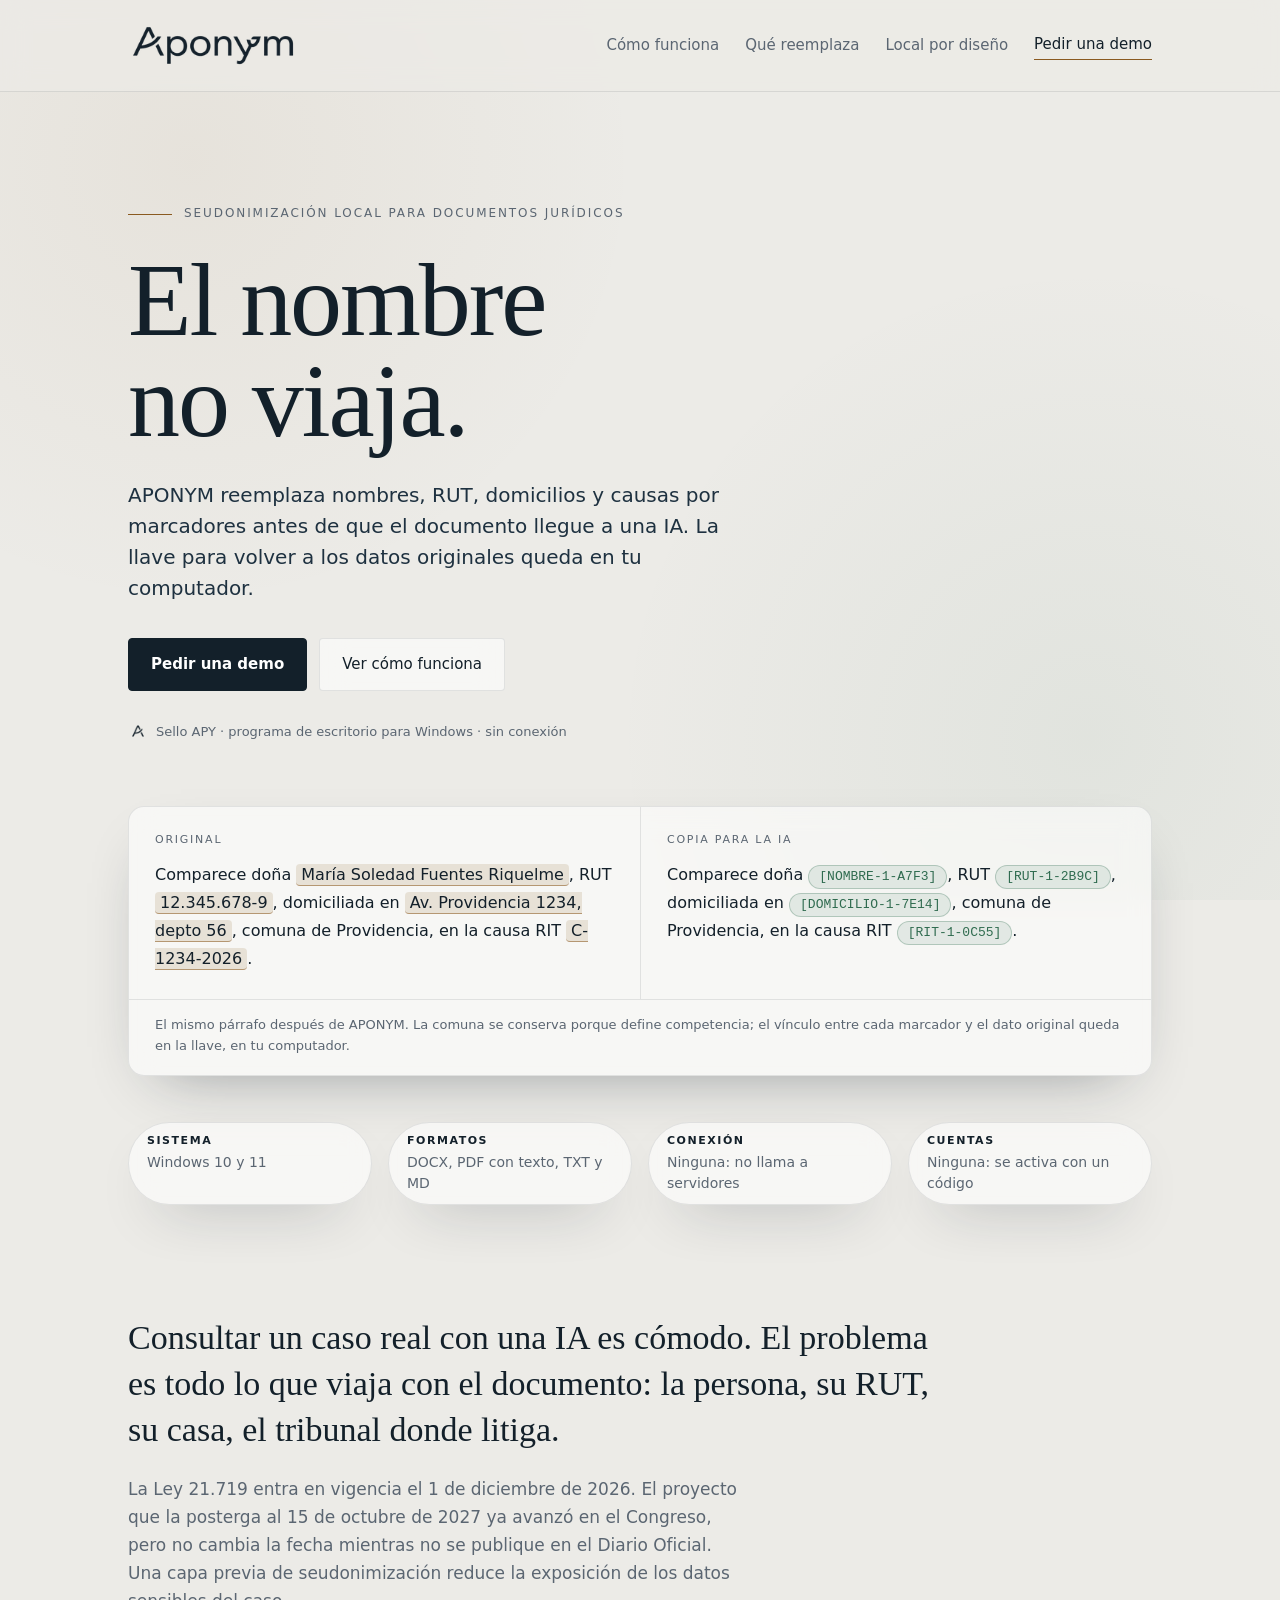
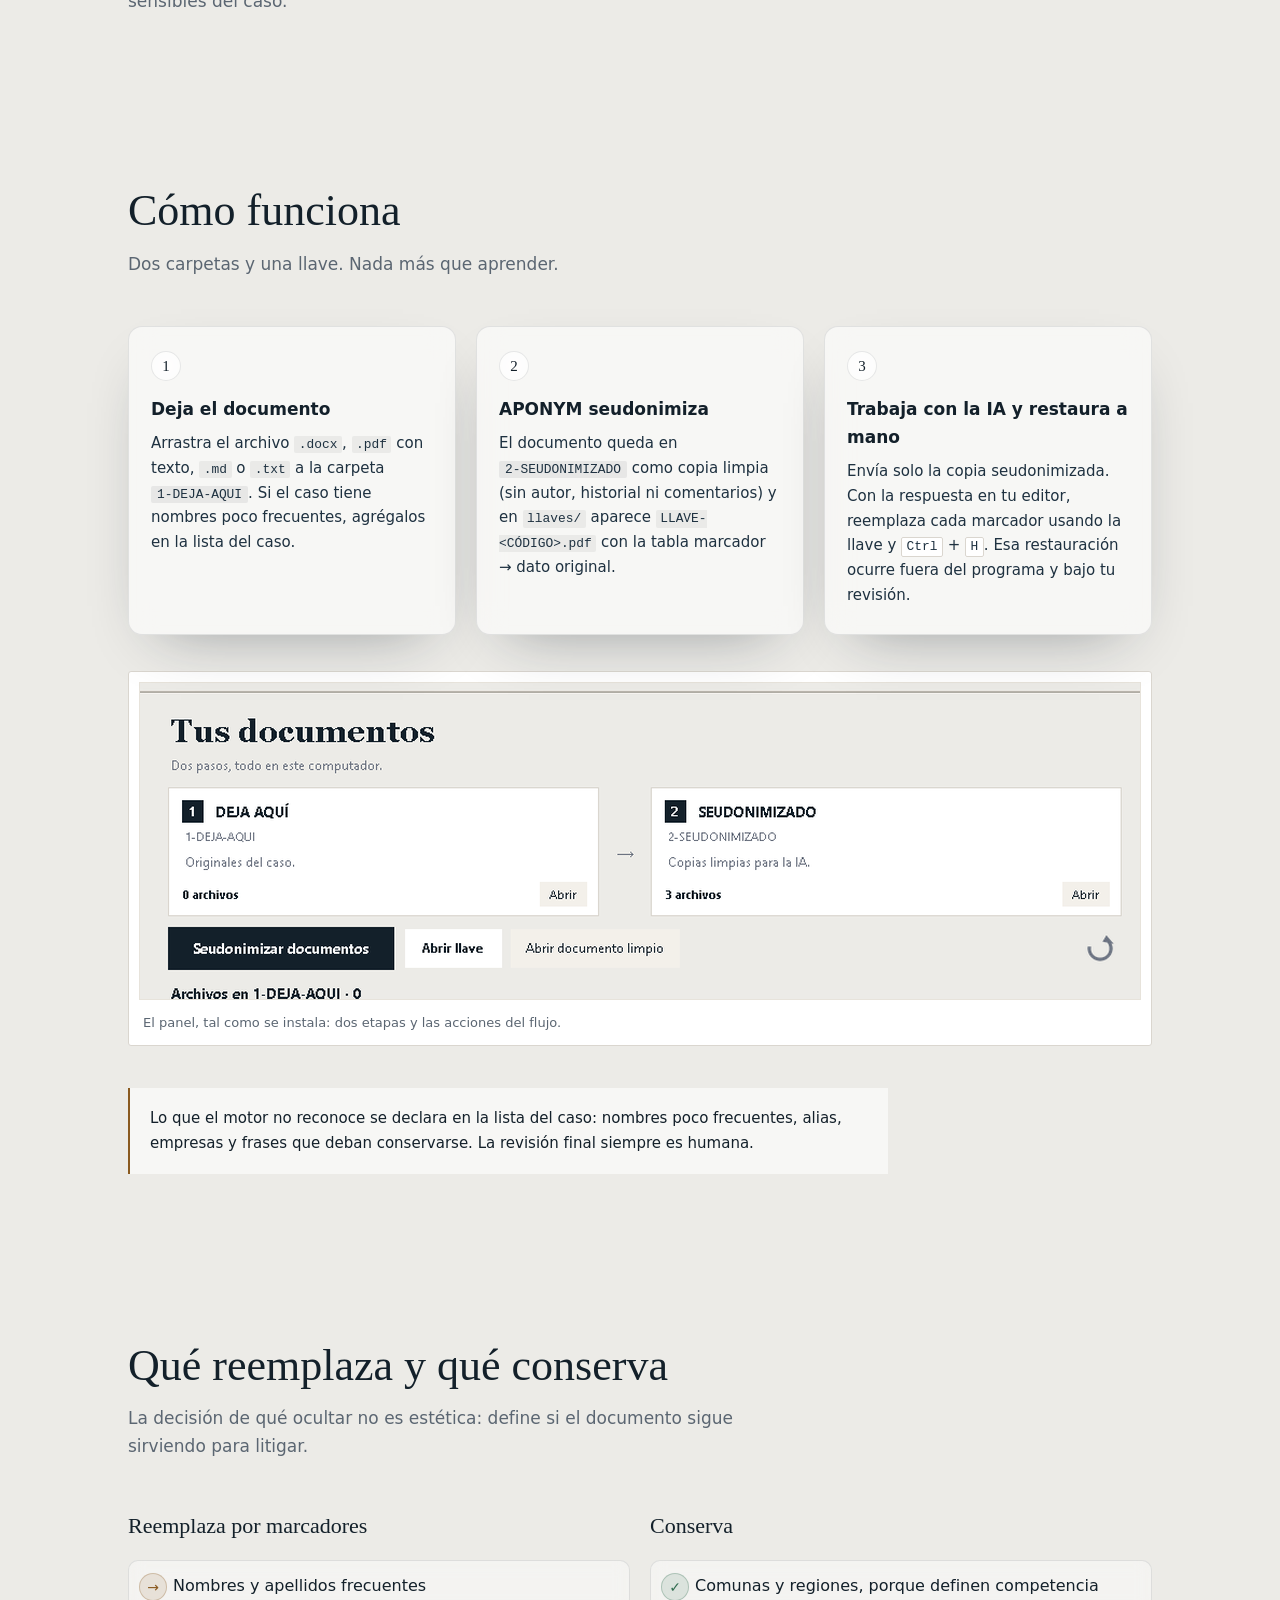
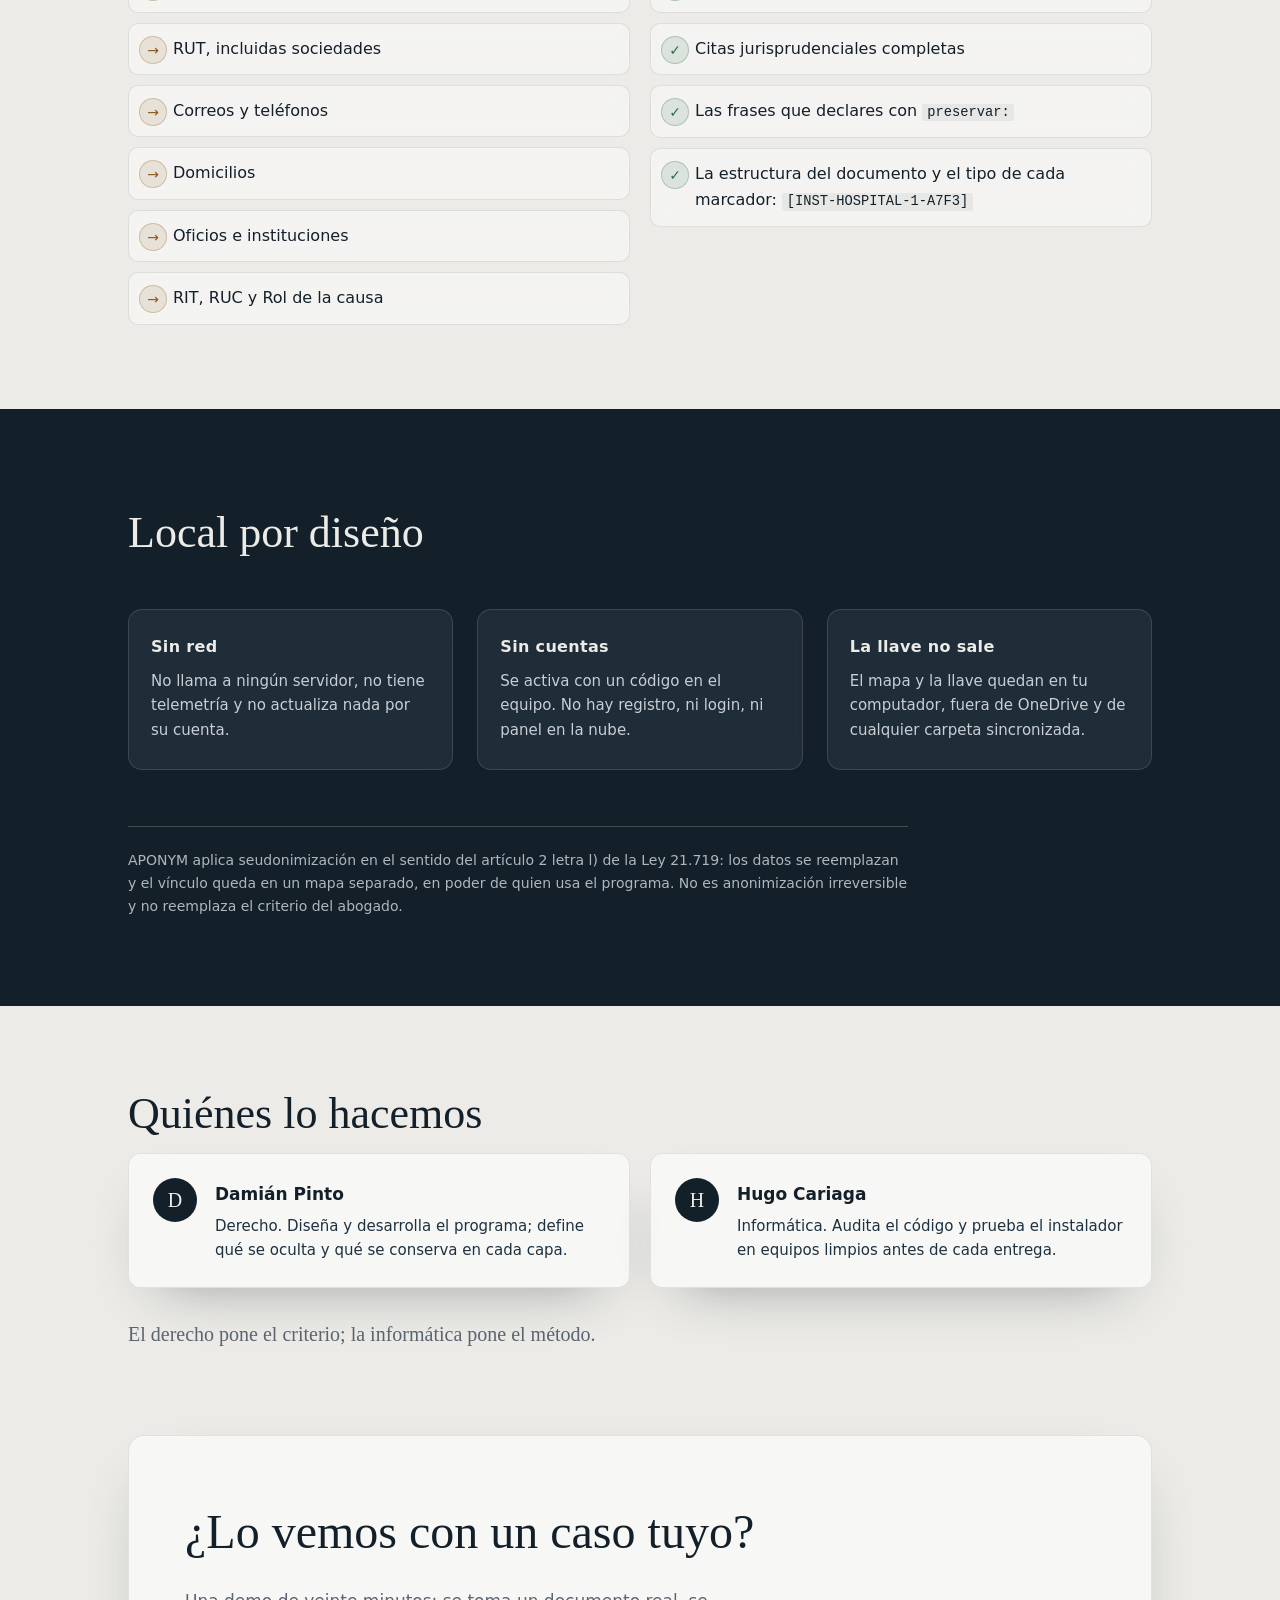
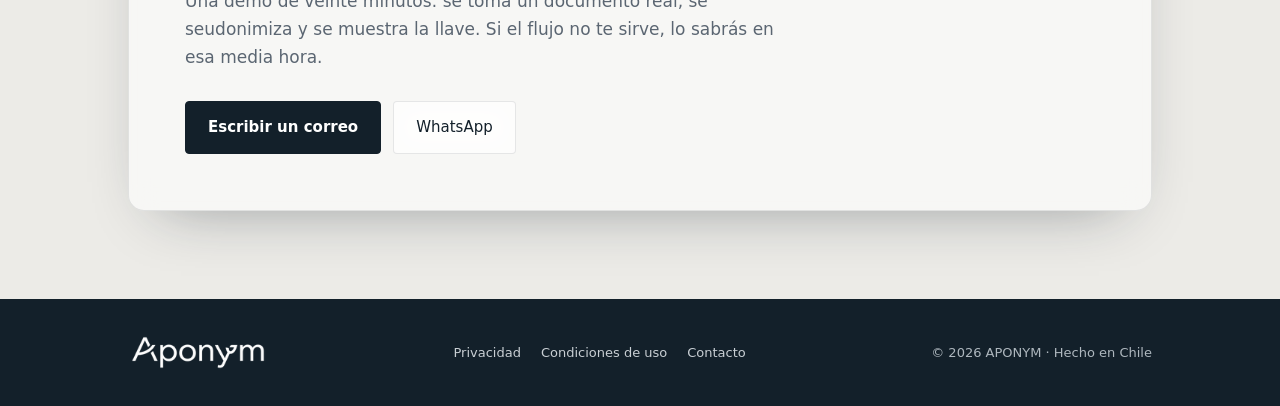
==== index.html @ 13c109f6 "Diseno: sistema de papel de vidrio en componentes y tarjetas" ====
<!DOCTYPE html>
<html lang="es-CL">
<head>
  <meta charset="utf-8">
  <meta name="viewport" content="width=device-width, initial-scale=1">
  <meta name="robots" content="noindex, nofollow">
  <title>APONYM — el nombre no viaja</title>
  <meta name="description" content="APONYM seudonimiza documentos jurídicos antes de pasarlos por una IA. Reemplaza nombres, RUT, domicilios y causas por marcadores y deja la llave en tu computador.">
  <meta property="og:type" content="website">
  <meta property="og:site_name" content="APONYM">
  <meta property="og:locale" content="es_CL">
  <meta property="og:title" content="APONYM — el nombre no viaja">
  <meta property="og:description" content="Seudonimización local para documentos jurídicos. La llave para volver a los datos originales queda en tu computador.">
  <meta property="og:url" content="https://aponymseudo.github.io/APONYM-web/">
  <meta property="og:image" content="https://aponymseudo.github.io/APONYM-web/assets/og.png">
  <meta property="og:image:width" content="1200">
  <meta property="og:image:height" content="630">
  <meta property="og:image:alt" content="APONYM: el nombre no viaja">
  <meta name="twitter:card" content="summary_large_image">
  <meta name="twitter:title" content="APONYM — el nombre no viaja">
  <meta name="twitter:description" content="Seudonimización local para documentos jurídicos. La llave queda en tu computador.">
  <meta name="twitter:image" content="https://aponymseudo.github.io/APONYM-web/assets/og.png">
  <link rel="icon" href="assets/icono.png" sizes="256x256">
  <link rel="stylesheet" href="estilos.css">
</head>
<body>

  <header class="cabecera">
    <div class="contenedor cabecera__fila">
      <a class="marca" href="#inicio" aria-label="APONYM, ir al inicio">
        <img src="assets/logo-header.png" alt="APONYM" width="170" height="47">
      </a>
      <nav class="nav" aria-label="Secciones">
        <a href="#como-funciona">Cómo funciona</a>
        <a href="#reemplaza">Qué reemplaza</a>
        <a href="#local">Local por diseño</a>
        <a class="nav__cta" href="#contacto">Pedir una demo</a>
      </nav>
    </div>
  </header>

  <main id="inicio">

    <!-- 1. Hero -->
    <section class="hero contenedor">
      <p class="eyebrow"><span class="eyebrow__linea" aria-hidden="true"></span> Seudonimización local para documentos jurídicos</p>
      <h1 class="hero__titulo">El nombre<br>no viaja.</h1>
      <p class="hero__bajada">
        APONYM reemplaza nombres, RUT, domicilios y causas por marcadores antes de que
        el documento llegue a una IA. La llave para volver a los datos originales
        queda en tu computador.
      </p>
      <div class="hero__acciones">
        <a class="boton" href="#contacto">Pedir una demo</a>
        <a class="boton boton--fantasma vidrio" href="#como-funciona">Ver cómo funciona</a>
      </div>
      <p class="hero__sello">
        <img src="assets/isotipo.png" alt="" width="20" height="20" aria-hidden="true">
        <span>Sello APY · programa de escritorio para Windows · sin conexión</span>
      </p>
    </section>

    <!-- Prueba visual: antes / después -->
    <section class="comparativa contenedor" aria-labelledby="comparativa-titulo">
      <h2 id="comparativa-titulo" class="visualmente-oculto">El mismo documento antes y después de APONYM</h2>
      <figure class="comparativa__marco vidrio">
        <div class="comparativa__grid">
          <div class="comparativa__lado">
            <span class="comparativa__etiqueta">Original</span>
            <p class="comparativa__texto">
              Comparece doña <mark class="dato">María Soledad Fuentes Riquelme</mark>,
              RUT <mark class="dato">12.345.678-9</mark>, domiciliada en
              <mark class="dato">Av. Providencia 1234, depto 56</mark>, comuna de
              Providencia, en la causa RIT <mark class="dato">C-1234-2026</mark>.
            </p>
          </div>
          <div class="comparativa__lado">
            <span class="comparativa__etiqueta">Copia para la IA</span>
            <p class="comparativa__texto">
              Comparece doña <span class="marcador">[NOMBRE-1-A7F3]</span>,
              RUT <span class="marcador">[RUT-1-2B9C]</span>, domiciliada en
              <span class="marcador">[DOMICILIO-1-7E14]</span>, comuna de
              Providencia, en la causa RIT <span class="marcador">[RIT-1-0C55]</span>.
            </p>
          </div>
        </div>
        <figcaption class="comparativa__pie">
          El mismo párrafo después de APONYM. La comuna se conserva porque define
          competencia; el vínculo entre cada marcador y el dato original queda en la
          llave, en tu computador.
        </figcaption>
      </figure>
    </section>

    <!-- Ficha del producto -->
    <section class="ficha" aria-label="Requisitos y funcionamiento">
      <div class="contenedor ficha__grid">
        <div class="ficha__item vidrio">
          <b>Sistema</b>
          Windows 10 y 11
        </div>
        <div class="ficha__item vidrio">
          <b>Formatos</b>
          DOCX, PDF con texto, TXT y MD
        </div>
        <div class="ficha__item vidrio">
          <b>Conexión</b>
          Ninguna: no llama a servidores
        </div>
        <div class="ficha__item vidrio">
          <b>Cuentas</b>
          Ninguna: se activa con un código
        </div>
      </div>
    </section>

    <!-- 2. El problema -->
    <section class="problema contenedor">
      <p class="problema__texto">
        Consultar un caso real con una IA es cómodo. El problema es todo lo que viaja
        con el documento: la persona, su RUT, su casa, el tribunal donde litiga.
      </p>
      <p class="problema__nota">
        La Ley 21.719 entra en vigencia el 1 de diciembre de 2026. El proyecto que la posterga
        al 15 de octubre de 2027 ya avanzó en el Congreso, pero no cambia la fecha mientras no
        se publique en el Diario Oficial. Una capa previa de seudonimización reduce la
        exposición de los datos sensibles del caso.
      </p>
    </section>

    <!-- 3. Cómo funciona -->
    <section id="como-funciona" class="seccion contenedor">
      <h2 class="seccion__titulo">Cómo funciona</h2>
      <p class="seccion__bajada">Dos carpetas y una llave. Nada más que aprender.</p>

      <ol class="pasos">
        <li class="paso vidrio">
          <span class="paso__numero" aria-hidden="true">1</span>
          <h3 class="paso__titulo">Deja el documento</h3>
          <p>Arrastra el archivo <code>.docx</code>, <code>.pdf</code> con texto, <code>.md</code> o
          <code>.txt</code> a la carpeta <code class="chip">1-DEJA-AQUI</code>. Si el caso tiene
          nombres poco frecuentes, agrégalos en la lista del caso.</p>
        </li>
        <li class="paso vidrio">
          <span class="paso__numero" aria-hidden="true">2</span>
          <h3 class="paso__titulo">APONYM seudonimiza</h3>
          <p>El documento queda en <code class="chip">2-SEUDONIMIZADO</code> como copia limpia
          (sin autor, historial ni comentarios) y en <code>llaves/</code> aparece
          <code>LLAVE-&lt;CÓDIGO&gt;.pdf</code> con la tabla marcador → dato original.</p>
        </li>
        <li class="paso vidrio">
          <span class="paso__numero" aria-hidden="true">3</span>
          <h3 class="paso__titulo">Trabaja con la IA y restaura a mano</h3>
          <p>Envía solo la copia seudonimizada. Con la respuesta en tu editor, reemplaza cada
          marcador usando la llave y <kbd>Ctrl</kbd> + <kbd>H</kbd>. Esa restauración ocurre
          fuera del programa y bajo tu revisión.</p>
        </li>
      </ol>

      <div class="captura">
        <figure class="captura__marco">
          <img src="assets/panel.png" alt="Panel de APONYM en Windows con las dos etapas del flujo y la fila de acciones." width="1000" height="316" loading="lazy">
          <figcaption>El panel, tal como se instala: dos etapas y las acciones del flujo.</figcaption>
        </figure>
      </div>

      <p class="seccion__alerta">
        Lo que el motor no reconoce se declara en la lista del caso: nombres poco frecuentes,
        alias, empresas y frases que deban conservarse. La revisión final siempre es humana.
      </p>
    </section>

    <!-- 4. Qué reemplaza / qué conserva -->
    <section id="reemplaza" class="seccion seccion--tarjetas contenedor">
      <h2 class="seccion__titulo">Qué reemplaza y qué conserva</h2>
      <p class="seccion__bajada">La decisión de qué ocultar no es estética: define si el documento sigue
        sirviendo para litigar.</p>

      <div class="dos-columnas">
        <div class="columna">
          <h3 class="columna__titulo">Reemplaza por marcadores</h3>
          <ul class="lista lista--tacha">
            <li>Nombres y apellidos frecuentes</li>
            <li>RUT, incluidas sociedades</li>
            <li>Correos y teléfonos</li>
            <li>Domicilios</li>
            <li>Oficios e instituciones</li>
            <li>RIT, RUC y Rol de la causa</li>
          </ul>
        </div>
        <div class="columna">
          <h3 class="columna__titulo">Conserva</h3>
          <ul class="lista lista--check">
            <li>Comunas y regiones, porque definen competencia</li>
            <li>Citas jurisprudenciales completas</li>
            <li>Las frases que declares con <code>preservar:</code></li>
            <li>La estructura del documento y el tipo de cada marcador: <code>[INST-HOSPITAL-1-A7F3]</code></li>
          </ul>
        </div>
      </div>
    </section>

    <!-- 5. Local por diseño -->
    <section id="local" class="banda">
      <div class="contenedor">
        <h2 class="banda__titulo">Local por diseño</h2>
        <div class="banda__grid">
          <div class="vidrio--oscuro">
            <h3>Sin red</h3>
            <p>No llama a ningún servidor, no tiene telemetría y no actualiza nada por su cuenta.</p>
          </div>
          <div class="vidrio--oscuro">
            <h3>Sin cuentas</h3>
            <p>Se activa con un código en el equipo. No hay registro, ni login, ni panel en la nube.</p>
          </div>
          <div class="vidrio--oscuro">
            <h3>La llave no sale</h3>
            <p>El mapa y la llave quedan en tu computador, fuera de OneDrive y de cualquier carpeta
              sincronizada.</p>
          </div>
        </div>
        <p class="banda__nota">
          APONYM aplica seudonimización en el sentido del artículo 2 letra l) de la Ley 21.719:
          los datos se reemplazan y el vínculo queda en un mapa separado, en poder de quien usa el
          programa. No es anonimización irreversible y no reemplaza el criterio del abogado.
        </p>
      </div>
    </section>

    <!-- 6. Equipo -->
    <section class="seccion contenedor">
      <h2 class="seccion__titulo">Quiénes lo hacemos</h2>
      <div class="equipo">
        <div class="persona vidrio">
          <span class="persona__inicial" aria-hidden="true">D</span>
          <div>
            <h3>Damián Pinto</h3>
            <p>Derecho. Diseña y desarrolla el programa; define qué se oculta y qué se conserva
              en cada capa.</p>
          </div>
        </div>
        <div class="persona vidrio">
          <span class="persona__inicial" aria-hidden="true">H</span>
          <div>
            <h3>Hugo Cariaga</h3>
            <p>Informática. Audita el código y prueba el instalador en equipos limpios antes de
              cada entrega.</p>
          </div>
        </div>
      </div>
      <p class="equipo__frase">El derecho pone el criterio; la informática pone el método.</p>
    </section>

    <!-- 7. Contacto -->
    <section id="contacto" class="contacto contenedor vidrio">
      <h2 class="contacto__titulo">¿Lo vemos con un caso tuyo?</h2>
      <p class="contacto__texto">
        Una demo de veinte minutos: se toma un documento real, se seudonimiza y se muestra la
        llave. Si el flujo no te sirve, lo sabrás en esa media hora.
      </p>
      <div class="contacto__acciones">
        <a class="boton" href="mailto:dpintovillaseca@gmail.com?subject=Demo%20APONYM">Escribir un correo</a>
        <a class="boton boton--fantasma vidrio" href="https://wa.me/56950669232">WhatsApp</a>
      </div>
    </section>

  </main>

  <footer class="pie">
    <div class="contenedor pie__fila">
      <img src="assets/logo-claro.png" alt="APONYM" width="140" height="39">
      <nav class="pie__nav" aria-label="Legal">
        <a href="privacidad.html">Privacidad</a>
        <a href="eula.html">Condiciones de uso</a>
        <a href="mailto:dpintovillaseca@gmail.com">Contacto</a>
      </nav>
      <p class="pie__legal">© 2026 APONYM · Hecho en Chile</p>
    </div>
  </footer>

</body>
</html>
---- estilos.css ----
/* APONYM — hoja de estilos del sitio
   Paleta y tipografías tomadas del panel del programa.
   Sin fuentes externas, sin frameworks, sin JavaScript. */

:root {
  --tinta: #13202A;
  --tinta-suave: #1E3140;
  --fondo: #ECEBE7;
  --papel: #FFFFFF;
  --borde: #DAD6CF;
  --borde-suave: #E7E3DB;
  --muted: #5B6672;
  --ambar: #8A5A20;
  --verde: #2F6B4F;

  --vidrio: rgba(255, 255, 255, .58);
  --vidrio-oscuro: rgba(255, 255, 255, .06);
  --vidrio-borde: rgba(19, 32, 42, .10);
  --sombra: 0 24px 60px -32px rgba(19, 32, 42, .45);
  --blur: 14px;
  --radio: 12px;

  --serif: Georgia, "Times New Roman", serif;
  --sans: "Segoe UI", system-ui, -apple-system, "Helvetica Neue", Arial, sans-serif;
  --mono: "Cascadia Mono", Consolas, "Courier New", monospace;

  --ancho: 1080px;
}

* { box-sizing: border-box; }

html { scroll-behavior: smooth; }

body {
  margin: 0;
  background-color: var(--fondo);
  background-image:
    radial-gradient(640px circle at 15% 18%, rgba(138, 90, 32, .06), transparent 70%),
    radial-gradient(680px circle at 85% 82%, rgba(47, 107, 79, .06), transparent 70%);
  background-attachment: fixed;
  color: var(--tinta);
  font-family: var(--sans);
  font-size: 17px;
  line-height: 1.65;
  -webkit-font-smoothing: antialiased;
}

.vidrio {
  background: var(--vidrio);
  border: 1px solid var(--vidrio-borde);
  border-radius: var(--radio);
  box-shadow: var(--sombra);
  -webkit-backdrop-filter: blur(var(--blur)) saturate(120%);
  backdrop-filter: blur(var(--blur)) saturate(120%);
}

@supports not ((backdrop-filter: blur(1px)) or (-webkit-backdrop-filter: blur(1px))) {
  .vidrio {
    background: rgba(255, 255, 255, .92);
  }
}

img { max-width: 100%; height: auto; display: block; }

a { color: inherit; }

.visualmente-oculto {
  position: absolute;
  width: 1px;
  height: 1px;
  padding: 0;
  margin: -1px;
  overflow: hidden;
  clip: rect(0 0 0 0);
  white-space: nowrap;
  border: 0;
}

:focus-visible {
  outline: 2px solid var(--ambar);
  outline-offset: 3px;
}

code, kbd {
  font-family: var(--mono);
  font-size: 0.86em;
  overflow-wrap: anywhere;
  background: rgba(19, 32, 42, 0.06);
  padding: 0.1em 0.35em;
  border-radius: 2px;
}

kbd { border: 1px solid var(--borde); background: var(--papel); }

.contenedor {
  width: 100%;
  max-width: var(--ancho);
  margin: 0 auto;
  padding: 0 28px;
}

/* ---------- cabecera ---------- */

.cabecera {
  position: sticky;
  top: 0;
  z-index: 50;
  background: rgba(236, 235, 231, .72);
  border-bottom: 1px solid var(--vidrio-borde);
  -webkit-backdrop-filter: blur(var(--blur)) saturate(120%);
  backdrop-filter: blur(var(--blur)) saturate(120%);
}

.cabecera__fila {
  display: flex;
  align-items: center;
  justify-content: space-between;
  gap: 24px;
  padding-top: 22px;
  padding-bottom: 22px;
}

.marca img { width: 170px; }

.nav {
  display: flex;
  align-items: center;
  gap: 26px;
  font-size: 15px;
}

.nav a {
  text-decoration: none;
  color: var(--muted);
}

.nav a:hover { color: var(--tinta); }

.nav__cta {
  color: var(--tinta) !important;
  border-bottom: 1px solid var(--ambar);
  padding-bottom: 2px;
}

/* ---------- hero ---------- */

.hero {
  padding-top: 112px;
  padding-bottom: 56px;
}

.eyebrow {
  display: flex;
  align-items: center;
  gap: 12px;
  margin: 0 0 26px;
  font-size: 12px;
  letter-spacing: 0.16em;
  text-transform: uppercase;
  color: var(--muted);
}

.eyebrow__linea {
  width: 44px;
  height: 1px;
  background: var(--ambar);
}

.hero__titulo {
  font-family: var(--serif);
  font-weight: 400;
  font-size: clamp(52px, 8.6vw, 104px);
  line-height: 0.97;
  letter-spacing: -0.02em;
  margin: 0 0 28px;
}

.hero__bajada {
  max-width: 620px;
  font-size: 20px;
  line-height: 1.55;
  color: var(--tinta-suave);
  margin: 0 0 34px;
}

.hero__acciones {
  display: flex;
  flex-wrap: wrap;
  gap: 12px;
}

.boton {
  display: inline-block;
  padding: 13px 22px;
  background: var(--tinta);
  color: #fff;
  text-decoration: none;
  font-size: 15px;
  font-weight: 600;
  border: 1px solid var(--tinta);
  border-radius: 4px;
  transition: background 0.15s ease, color 0.15s ease;
}

.boton:hover { background: var(--tinta-suave); }

.boton--fantasma {
  background: var(--vidrio);
  color: var(--tinta);
  border-color: var(--vidrio-borde);
  border-radius: 4px;
  box-shadow: var(--sombra);
  -webkit-backdrop-filter: blur(var(--blur)) saturate(120%);
  backdrop-filter: blur(var(--blur)) saturate(120%);
  font-weight: 500;
}

.boton--fantasma:hover { background: rgba(255, 255, 255, .82); }

.hero__sello {
  display: flex;
  align-items: center;
  gap: 8px;
  margin: 30px 0 0;
  font-size: 13px;
  color: var(--muted);
}

/* ---------- captura ---------- */

.captura { padding: 36px 0 0; }

.captura__marco {
  margin: 0;
  border: 1px solid var(--borde);
  background: var(--papel);
  padding: 10px;
  border-radius: 3px;
}

.captura__marco img {
  border: 1px solid var(--borde-suave);
  width: 100%;
}

.captura__marco figcaption {
  padding: 12px 4px 2px;
  font-size: 13px;
  color: var(--muted);
}

/* ---------- antes / después ---------- */

.comparativa { padding-top: 8px; }

.comparativa__marco {
  margin: 0;
  border-radius: 16px;
  overflow: hidden;
}

.comparativa__grid {
  display: grid;
  grid-template-columns: 1fr 1fr;
}

.comparativa__lado { padding: 24px 26px 26px; }

.comparativa__lado + .comparativa__lado {
  border-left: 1px solid var(--vidrio-borde);
}

.comparativa__etiqueta {
  display: block;
  margin-bottom: 12px;
  font-size: 11px;
  letter-spacing: 0.16em;
  text-transform: uppercase;
  color: var(--muted);
}

.comparativa__texto {
  margin: 0;
  font-size: 16px;
  line-height: 1.75;
}

.dato {
  background: rgba(138, 90, 32, 0.14);
  border-bottom: 1px solid rgba(138, 90, 32, 0.55);
  border-radius: 4px;
  color: inherit;
  padding: 1px 5px;
}

.marcador {
  display: inline-block;
  font-family: var(--mono);
  font-size: 13px;
  line-height: 1.35;
  color: var(--verde);
  background: rgba(47, 107, 79, 0.10);
  border: 1px solid rgba(47, 107, 79, 0.28);
  border-radius: 999px;
  padding: 2px 10px;
  white-space: nowrap;
}

.comparativa__pie {
  padding: 15px 26px 18px;
  border-top: 1px solid var(--vidrio-borde);
  font-size: 13px;
  line-height: 1.6;
  color: var(--muted);
}

/* ---------- ficha ---------- */

.ficha {
  margin-top: 24px;
}

.ficha__grid {
  display: grid;
  grid-template-columns: repeat(4, 1fr);
  gap: 16px;
  padding-top: 22px;
  padding-bottom: 22px;
}

.ficha__item {
  border-radius: 999px;
  padding: 10px 18px;
  font-size: 14px;
  line-height: 1.5;
  color: var(--muted);
}

.ficha__item b {
  display: block;
  margin-bottom: 3px;
  font-size: 11px;
  font-weight: 600;
  letter-spacing: 0.14em;
  text-transform: uppercase;
  color: var(--tinta);
}

/* ---------- problema ---------- */

.problema {
  padding-top: 88px;
  padding-bottom: 88px;
}

.problema__texto {
  max-width: 820px;
  font-family: var(--serif);
  font-size: clamp(24px, 3vw, 34px);
  line-height: 1.35;
  margin: 0 0 22px;
}

.problema__nota {
  max-width: 620px;
  margin: 0;
  color: var(--muted);
}

/* ---------- secciones ---------- */

.seccion { padding-top: 84px; padding-bottom: 84px; }

.seccion__titulo {
  font-family: var(--serif);
  font-weight: 400;
  font-size: clamp(30px, 3.6vw, 44px);
  line-height: 1.1;
  margin: 0 0 14px;
}

.seccion__bajada {
  max-width: 620px;
  margin: 0 0 48px;
  color: var(--muted);
}

.seccion__alerta {
  margin: 42px 0 0;
  padding: 18px 20px;
  border-left: 2px solid var(--ambar);
  background: rgba(255, 255, 255, 0.6);
  font-size: 15px;
  max-width: 760px;
}

/* ---------- pasos ---------- */

.pasos {
  list-style: none;
  margin: 0;
  padding: 0;
  display: grid;
  grid-template-columns: repeat(3, 1fr);
  gap: 20px;
  counter-reset: paso;
}

.paso {
  padding: 24px 22px 26px;
  border-radius: 14px;
}

.paso__numero {
  display: inline-flex;
  align-items: center;
  justify-content: center;
  font-family: var(--serif);
  font-size: 15px;
  color: var(--tinta);
  background: var(--vidrio);
  border: 1px solid var(--vidrio-borde);
  border-radius: 50%;
  width: 30px;
  height: 30px;
  -webkit-backdrop-filter: blur(8px) saturate(120%);
  backdrop-filter: blur(8px) saturate(120%);
  text-align: center;
  margin-bottom: 14px;
}

.paso__titulo {
  font-size: 17px;
  margin: 0 0 8px;
}

.paso p { margin: 0; font-size: 15px; color: var(--tinta-suave); }

.chip {
  background: rgba(19, 32, 42, 0.07);
  padding: 1px 6px;
  white-space: nowrap;
}

/* ---------- dos columnas ---------- */

.dos-columnas {
  display: grid;
  grid-template-columns: 1fr 1fr;
  gap: 20px;
}

.columna {
  background: transparent;
  border: 0;
  padding: 0;
}

.columna__titulo {
  font-family: var(--serif);
  font-weight: 400;
  font-size: 22px;
  margin: 0 0 16px;
}

.lista {
  list-style: none;
  margin: 0;
  padding: 0;
  display: flex;
  flex-direction: column;
  gap: 10px;
}

.lista li {
  position: relative;
  padding: 12px 16px 12px 44px;
  background: rgba(255, 255, 255, .42);
  border: 1px solid var(--vidrio-borde);
  border-radius: 10px;
  -webkit-backdrop-filter: blur(8px);
  backdrop-filter: blur(8px);
  font-size: 16px;
}

.lista--tacha li::before,
.lista--check li::before {
  position: absolute;
  left: 10px;
  top: 12px;
  width: 26px;
  height: 26px;
  border-radius: 50%;
  display: flex;
  align-items: center;
  justify-content: center;
  font-size: 14px;
  line-height: 1;
}

.lista--tacha li::before {
  content: "→";
  color: var(--ambar);
  background: rgba(138, 90, 32, .12);
  border: 1px solid rgba(138, 90, 32, .28);
}

.lista--check li::before {
  content: "✓";
  color: var(--verde);
  background: rgba(47, 107, 79, .12);
  border: 1px solid rgba(47, 107, 79, .28);
}

/* ---------- banda oscura ---------- */

.banda {
  background: var(--tinta);
  color: #ECEBE7;
  padding: 88px 0;
}

.banda__titulo {
  font-family: var(--serif);
  font-weight: 400;
  font-size: clamp(30px, 3.6vw, 44px);
  margin: 0 0 40px;
}

.banda__grid {
  display: grid;
  grid-template-columns: repeat(3, 1fr);
  gap: 24px;
}

.vidrio--oscuro {
  background: var(--vidrio-oscuro);
  border: 1px solid rgba(236, 235, 231, .14);
  border-radius: 14px;
  padding: 24px 22px 26px;
  -webkit-backdrop-filter: blur(var(--blur)) saturate(120%);
  backdrop-filter: blur(var(--blur)) saturate(120%);
}

.banda__grid h3 {
  font-size: 16px;
  margin: 0 0 8px;
  letter-spacing: 0.02em;
}

.banda__grid p {
  margin: 0;
  color: #C9CFD4;
  font-size: 15px;
}

.banda__nota {
  margin: 56px 0 0;
  padding-top: 22px;
  border-top: 1px solid rgba(236, 235, 231, 0.22);
  color: #AEB7BE;
  font-size: 14px;
  max-width: 780px;
}

/* ---------- equipo ---------- */

.equipo {
  display: grid;
  grid-template-columns: 1fr 1fr;
  gap: 20px;
}

.persona {
  display: flex;
  gap: 18px;
  padding: 24px;
  border-radius: var(--radio);
}

.persona__inicial {
  flex: 0 0 auto;
  width: 44px;
  height: 44px;
  border-radius: 50%;
  background: var(--tinta);
  color: #ECEBE7;
  font-family: var(--serif);
  font-size: 20px;
  display: flex;
  align-items: center;
  justify-content: center;
}

.persona h3 { margin: 2px 0 6px; font-size: 17px; }
.persona p { margin: 0; font-size: 15px; color: var(--tinta-suave); }

.equipo__frase {
  margin: 30px 0 0;
  font-family: var(--serif);
  font-size: 20px;
  color: var(--muted);
}

/* ---------- contacto ---------- */

.contacto {
  width: calc(100% - 56px);
  max-width: calc(var(--ancho) - 56px);
  margin: 0 auto 88px;
  padding: 56px;
  border-radius: 16px;
}

.contacto__titulo {
  font-family: var(--serif);
  font-weight: 400;
  font-size: clamp(32px, 4vw, 48px);
  margin: 0 0 16px;
}

.contacto__texto {
  max-width: 600px;
  margin: 0 0 30px;
  color: var(--muted);
}

.contacto__acciones {
  display: flex;
  flex-wrap: wrap;
  gap: 12px;
}

/* ---------- pie ---------- */

.pie {
  background: var(--tinta);
  color: #AEB7BE;
  padding: 34px 0;
}

.pie__fila {
  display: flex;
  flex-wrap: wrap;
  align-items: center;
  gap: 18px;
  justify-content: space-between;
  font-size: 13px;
}

.pie__nav { display: flex; gap: 20px; }
.pie__nav a { color: #C9CFD4; text-decoration: none; }
.pie__nav a:hover { color: #fff; }

.pie__legal { margin: 0; }

/* ---------- responsive ---------- */

@media (max-width: 900px) {
  .pasos, .banda__grid, .dos-columnas, .equipo {
    grid-template-columns: 1fr;
  }

  .comparativa__grid { grid-template-columns: 1fr; }

  .comparativa__lado + .comparativa__lado {
    border-left: 0;
    border-top: 1px solid var(--vidrio-borde);
  }

  .ficha__grid {
    grid-template-columns: 1fr 1fr;
    gap: 16px;
  }

  .hero { padding-top: 64px; }

  .problema, .seccion, .banda {
    padding-top: 56px;
    padding-bottom: 56px;
  }
}

@media (max-width: 640px) {
  .nav a:not(.nav__cta) { display: none; }

  .cabecera__fila { gap: 12px; }
  .marca img { width: 132px; }

  body { font-size: 16px; }

  .hero__bajada { font-size: 18px; }

  .comparativa__lado { padding: 20px 20px 22px; }

  .comparativa__texto { font-size: 15px; }

  .comparativa__pie { padding: 14px 20px 16px; }

  .ficha__grid {
    grid-template-columns: 1fr;
    gap: 12px;
    padding-top: 20px;
    padding-bottom: 20px;
  }

  .contacto__acciones .boton,
  .hero__acciones .boton { width: 100%; text-align: center; }
}

@media (prefers-reduced-motion: reduce) {
  html {
    scroll-behavior: auto;
  }

  *, *::before, *::after {
    animation-duration: 0.01ms !important;
    animation-iteration-count: 1 !important;
    transition-duration: 0.01ms !important;
    scroll-behavior: auto !important;
  }
}
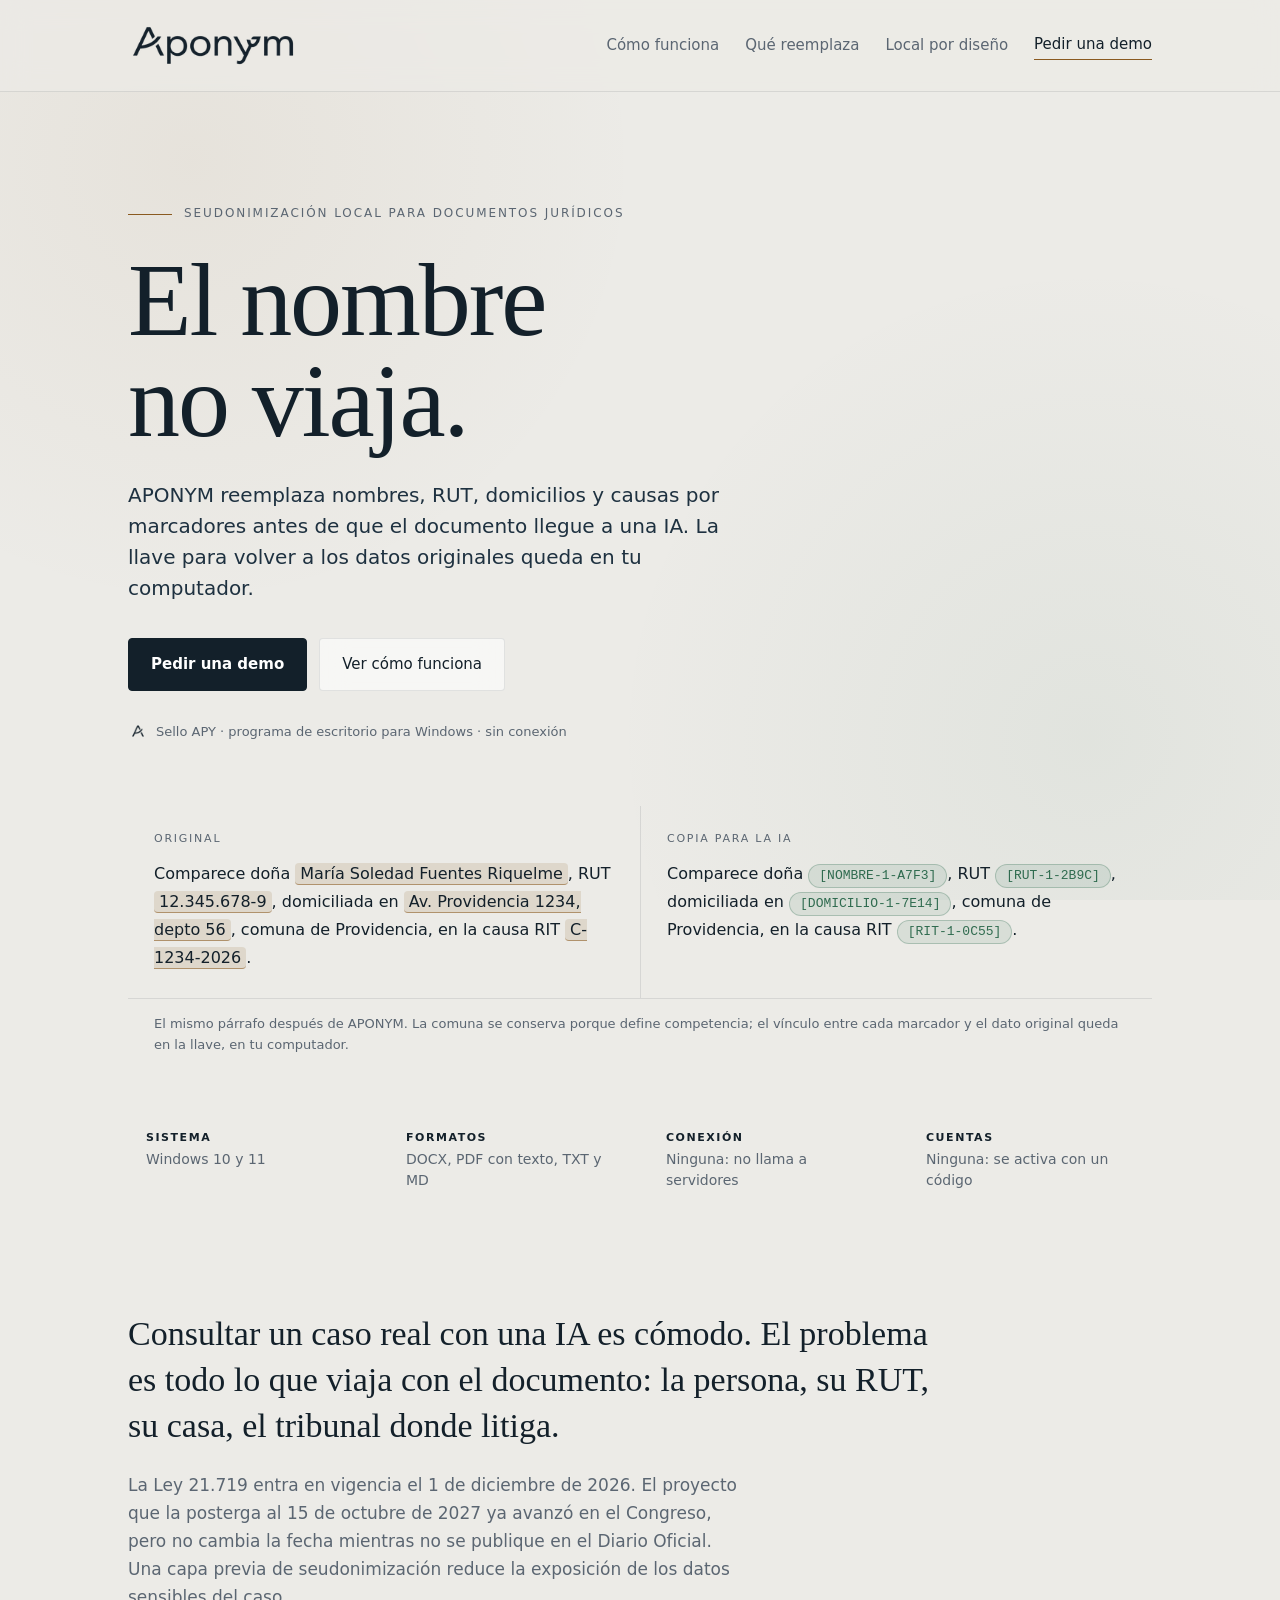
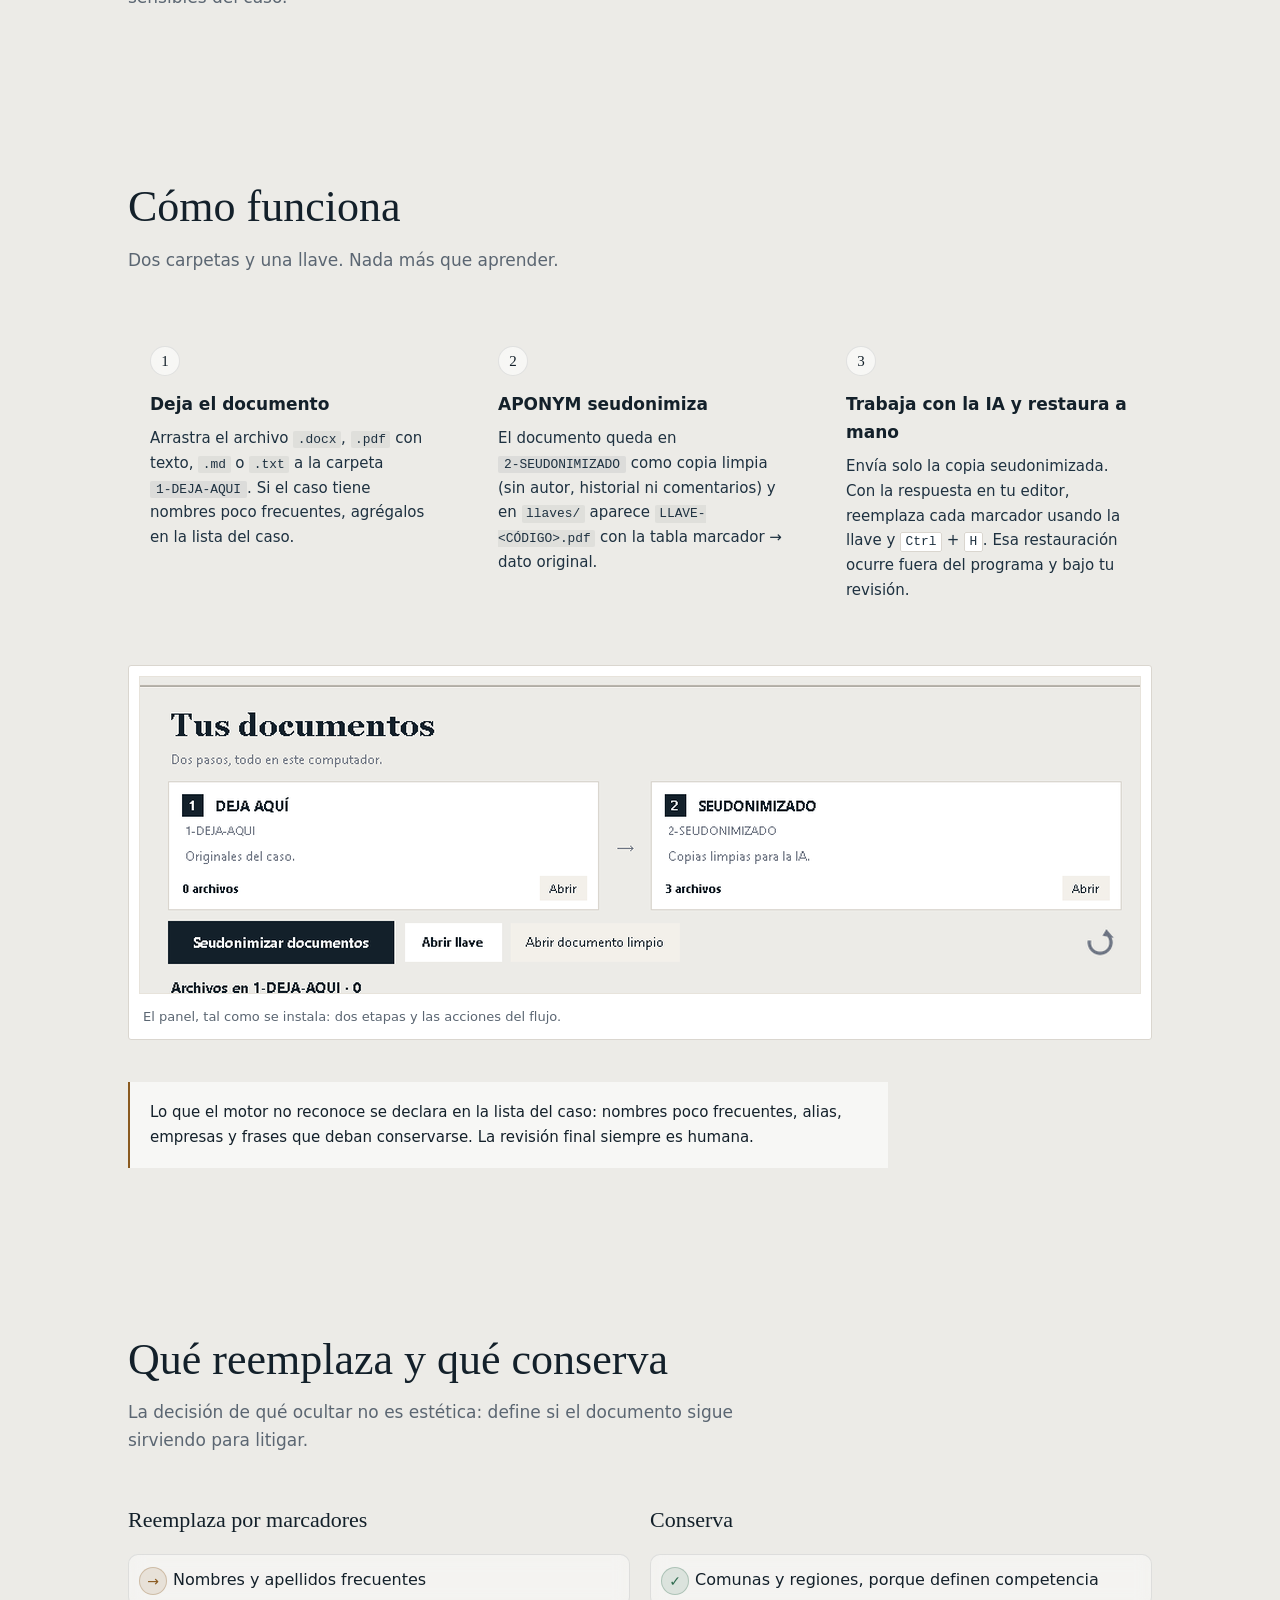
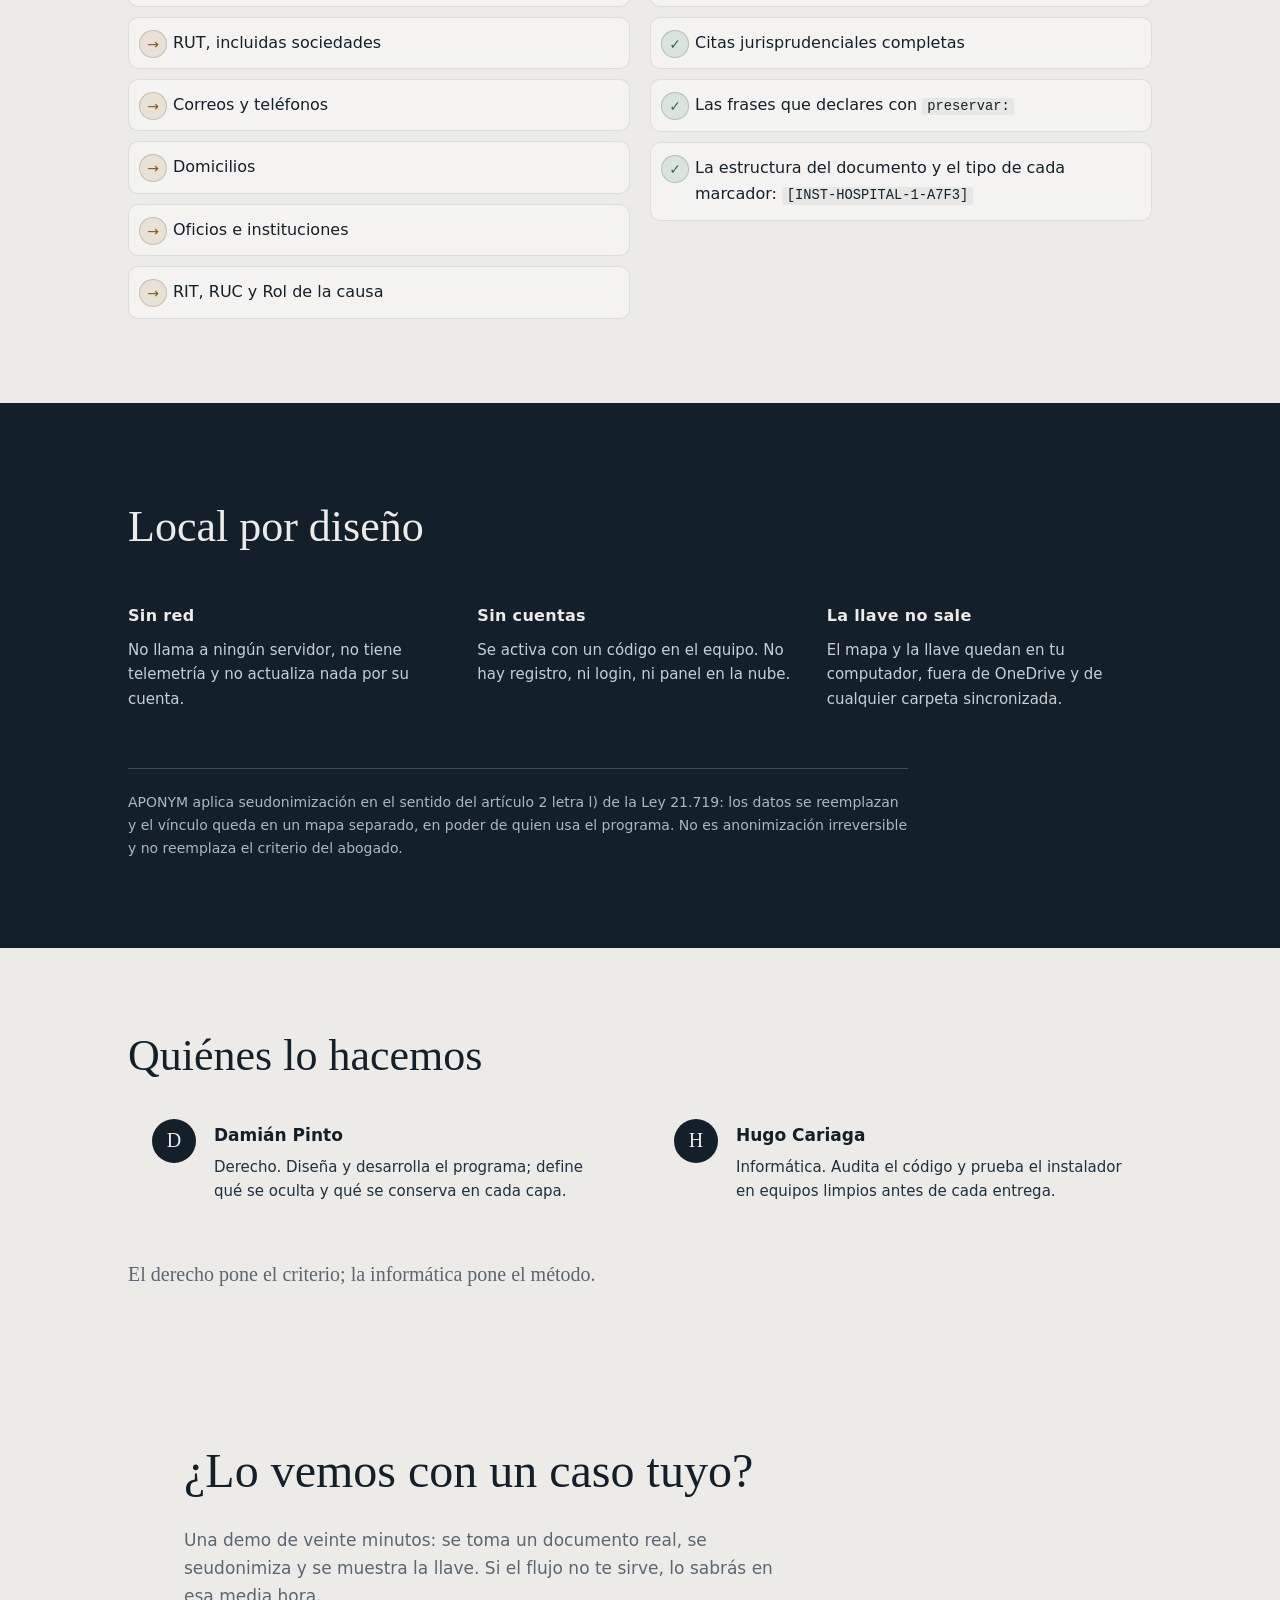
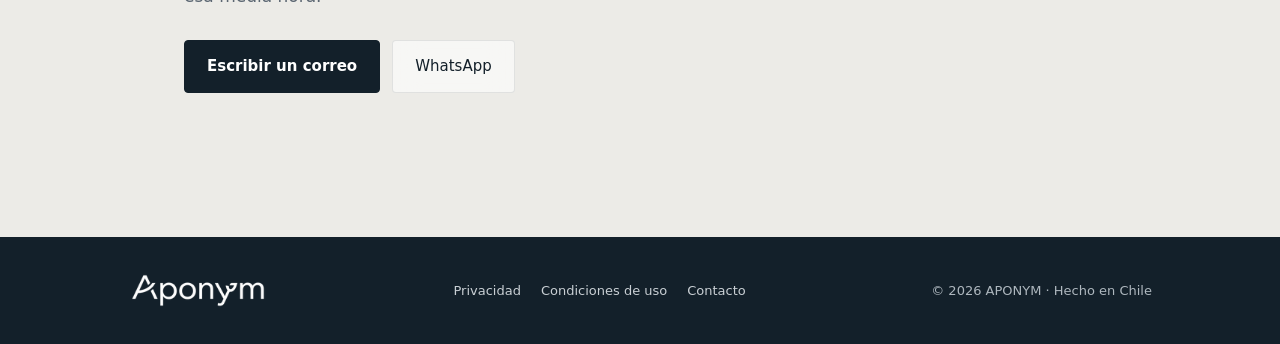
==== commit 4bc6107f: "Publicar en aponym.cl: sin noindex y OG absoluto" ====
--- a/index.html
+++ b/index.html
@@ -1,9 +1,8 @@
-<!DOCTYPE html>
+﻿<!DOCTYPE html>
 <html lang="es-CL">
 <head>
   <meta charset="utf-8">
   <meta name="viewport" content="width=device-width, initial-scale=1">
-  <meta name="robots" content="noindex, nofollow">
   <title>APONYM — el nombre no viaja</title>
   <meta name="description" content="APONYM seudonimiza documentos jurídicos antes de pasarlos por una IA. Reemplaza nombres, RUT, domicilios y causas por marcadores y deja la llave en tu computador.">
   <meta property="og:type" content="website">
@@ -11,15 +10,15 @@
   <meta property="og:locale" content="es_CL">
   <meta property="og:title" content="APONYM — el nombre no viaja">
   <meta property="og:description" content="Seudonimización local para documentos jurídicos. La llave para volver a los datos originales queda en tu computador.">
-  <meta property="og:url" content="https://aponymseudo.github.io/APONYM-web/">
-  <meta property="og:image" content="https://aponymseudo.github.io/APONYM-web/assets/og.png">
+  <meta property="og:url" content="https://aponym.cl/">
+  <meta property="og:image" content="https://aponym.cl/assets/og.png">
   <meta property="og:image:width" content="1200">
   <meta property="og:image:height" content="630">
   <meta property="og:image:alt" content="APONYM: el nombre no viaja">
   <meta name="twitter:card" content="summary_large_image">
   <meta name="twitter:title" content="APONYM — el nombre no viaja">
   <meta name="twitter:description" content="Seudonimización local para documentos jurídicos. La llave queda en tu computador.">
-  <meta name="twitter:image" content="https://aponymseudo.github.io/APONYM-web/assets/og.png">
+  <meta name="twitter:image" content="https://aponym.cl/assets/og.png">
   <link rel="icon" href="assets/icono.png" sizes="256x256">
   <link rel="stylesheet" href="estilos.css">
 </head>
@@ -52,7 +51,7 @@
       </p>
       <div class="hero__acciones">
         <a class="boton" href="#contacto">Pedir una demo</a>
-        <a class="boton boton--fantasma vidrio" href="#como-funciona">Ver cómo funciona</a>
+        <a class="boton boton--fantasma" href="#como-funciona">Ver cómo funciona</a>
       </div>
       <p class="hero__sello">
         <img src="assets/isotipo.png" alt="" width="20" height="20" aria-hidden="true">
@@ -63,7 +62,7 @@
     <!-- Prueba visual: antes / después -->
     <section class="comparativa contenedor" aria-labelledby="comparativa-titulo">
       <h2 id="comparativa-titulo" class="visualmente-oculto">El mismo documento antes y después de APONYM</h2>
-      <figure class="comparativa__marco vidrio">
+      <figure class="comparativa__marco">
         <div class="comparativa__grid">
           <div class="comparativa__lado">
             <span class="comparativa__etiqueta">Original</span>
@@ -95,19 +94,19 @@
     <!-- Ficha del producto -->
     <section class="ficha" aria-label="Requisitos y funcionamiento">
       <div class="contenedor ficha__grid">
-        <div class="ficha__item vidrio">
+        <div class="ficha__item">
           <b>Sistema</b>
           Windows 10 y 11
         </div>
-        <div class="ficha__item vidrio">
+        <div class="ficha__item">
           <b>Formatos</b>
           DOCX, PDF con texto, TXT y MD
         </div>
-        <div class="ficha__item vidrio">
+        <div class="ficha__item">
           <b>Conexión</b>
           Ninguna: no llama a servidores
         </div>
-        <div class="ficha__item vidrio">
+        <div class="ficha__item">
           <b>Cuentas</b>
           Ninguna: se activa con un código
         </div>
@@ -134,21 +133,21 @@
       <p class="seccion__bajada">Dos carpetas y una llave. Nada más que aprender.</p>
 
       <ol class="pasos">
-        <li class="paso vidrio">
+        <li class="paso">
           <span class="paso__numero" aria-hidden="true">1</span>
           <h3 class="paso__titulo">Deja el documento</h3>
           <p>Arrastra el archivo <code>.docx</code>, <code>.pdf</code> con texto, <code>.md</code> o
           <code>.txt</code> a la carpeta <code class="chip">1-DEJA-AQUI</code>. Si el caso tiene
           nombres poco frecuentes, agrégalos en la lista del caso.</p>
         </li>
-        <li class="paso vidrio">
+        <li class="paso">
           <span class="paso__numero" aria-hidden="true">2</span>
           <h3 class="paso__titulo">APONYM seudonimiza</h3>
           <p>El documento queda en <code class="chip">2-SEUDONIMIZADO</code> como copia limpia
           (sin autor, historial ni comentarios) y en <code>llaves/</code> aparece
           <code>LLAVE-&lt;CÓDIGO&gt;.pdf</code> con la tabla marcador → dato original.</p>
         </li>
-        <li class="paso vidrio">
+        <li class="paso">
           <span class="paso__numero" aria-hidden="true">3</span>
           <h3 class="paso__titulo">Trabaja con la IA y restaura a mano</h3>
           <p>Envía solo la copia seudonimizada. Con la respuesta en tu editor, reemplaza cada
@@ -205,15 +204,15 @@
       <div class="contenedor">
         <h2 class="banda__titulo">Local por diseño</h2>
         <div class="banda__grid">
-          <div class="vidrio--oscuro">
+          <div>
             <h3>Sin red</h3>
             <p>No llama a ningún servidor, no tiene telemetría y no actualiza nada por su cuenta.</p>
           </div>
-          <div class="vidrio--oscuro">
+          <div>
             <h3>Sin cuentas</h3>
             <p>Se activa con un código en el equipo. No hay registro, ni login, ni panel en la nube.</p>
           </div>
-          <div class="vidrio--oscuro">
+          <div>
             <h3>La llave no sale</h3>
             <p>El mapa y la llave quedan en tu computador, fuera de OneDrive y de cualquier carpeta
               sincronizada.</p>
@@ -231,7 +230,7 @@
     <section class="seccion contenedor">
       <h2 class="seccion__titulo">Quiénes lo hacemos</h2>
       <div class="equipo">
-        <div class="persona vidrio">
+        <div class="persona">
           <span class="persona__inicial" aria-hidden="true">D</span>
           <div>
             <h3>Damián Pinto</h3>
@@ -239,7 +238,7 @@
               en cada capa.</p>
           </div>
         </div>
-        <div class="persona vidrio">
+        <div class="persona">
           <span class="persona__inicial" aria-hidden="true">H</span>
           <div>
             <h3>Hugo Cariaga</h3>
@@ -252,7 +251,7 @@
     </section>
 
     <!-- 7. Contacto -->
-    <section id="contacto" class="contacto contenedor vidrio">
+    <section id="contacto" class="contacto contenedor">
       <h2 class="contacto__titulo">¿Lo vemos con un caso tuyo?</h2>
       <p class="contacto__texto">
         Una demo de veinte minutos: se toma un documento real, se seudonimiza y se muestra la
@@ -260,7 +259,7 @@
       </p>
       <div class="contacto__acciones">
         <a class="boton" href="mailto:dpintovillaseca@gmail.com?subject=Demo%20APONYM">Escribir un correo</a>
-        <a class="boton boton--fantasma vidrio" href="https://wa.me/56950669232">WhatsApp</a>
+        <a class="boton boton--fantasma" href="https://wa.me/56950669232">WhatsApp</a>
       </div>
     </section>
 
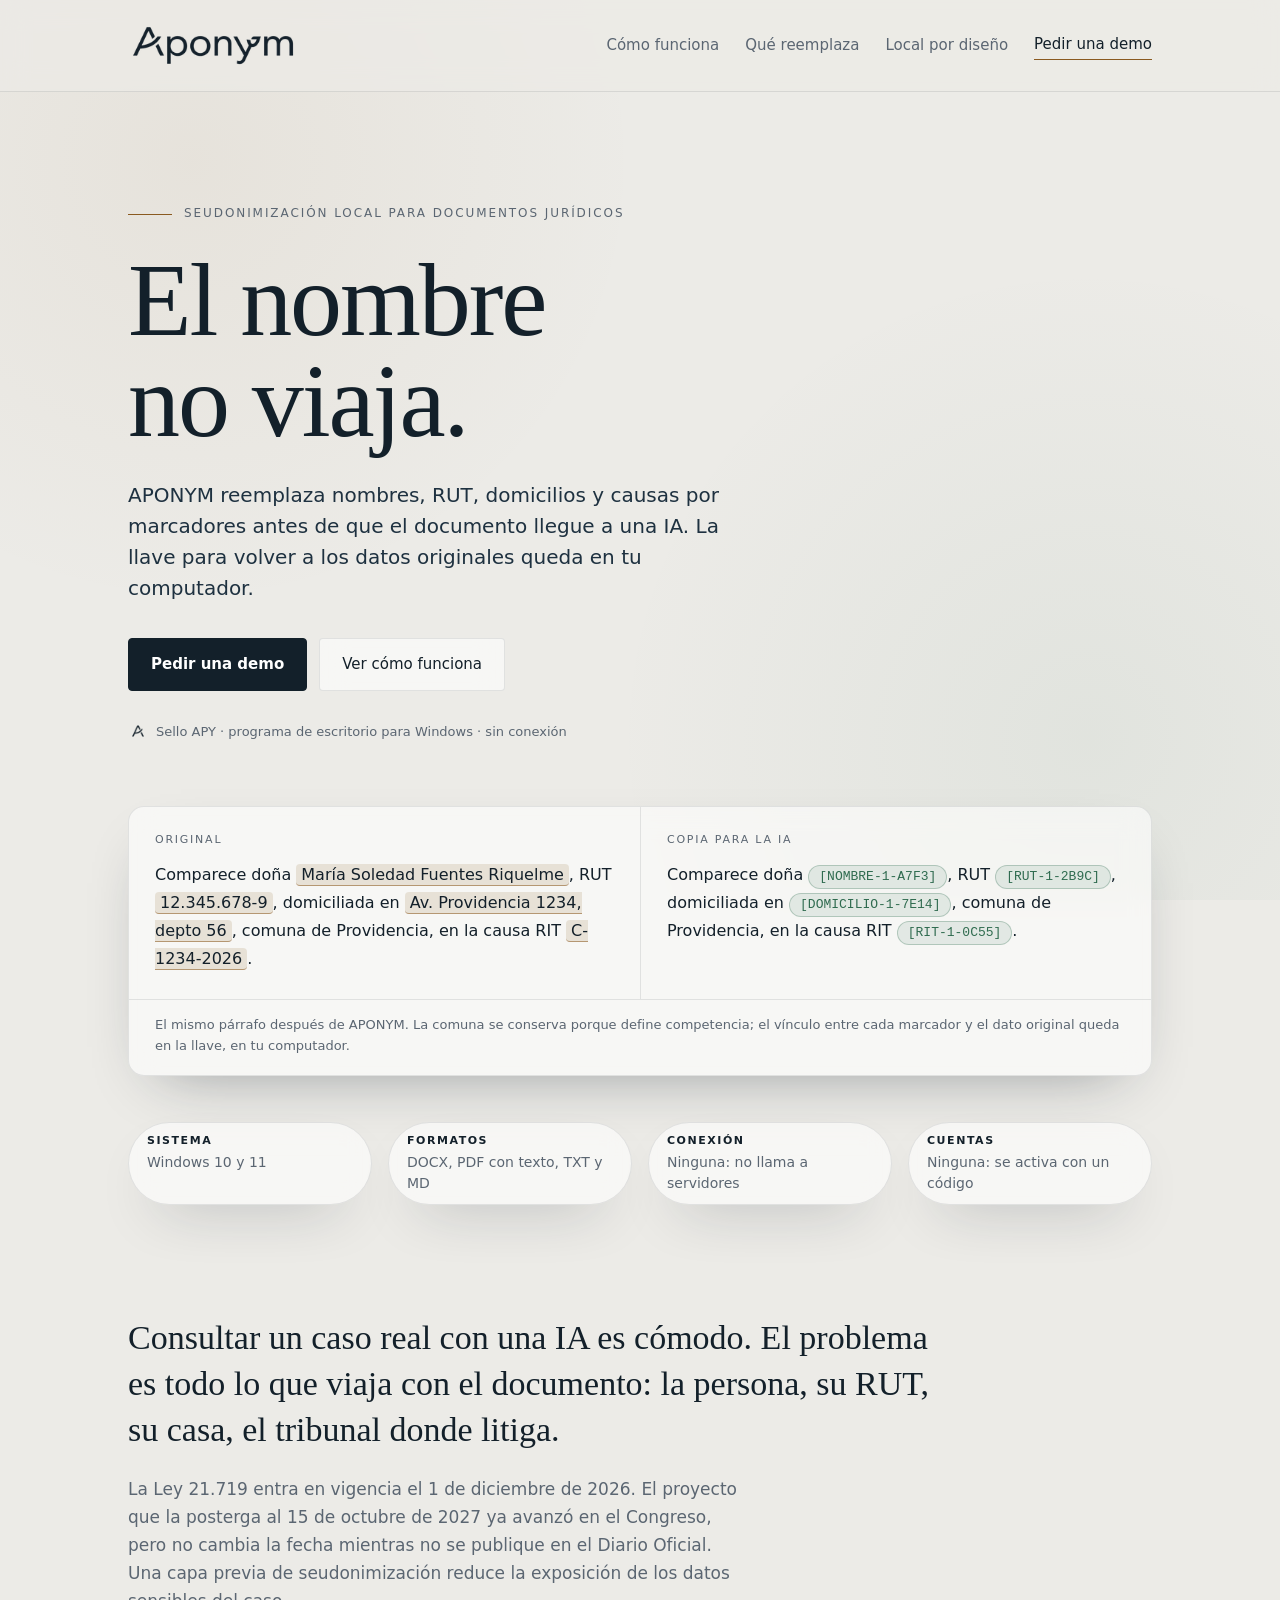
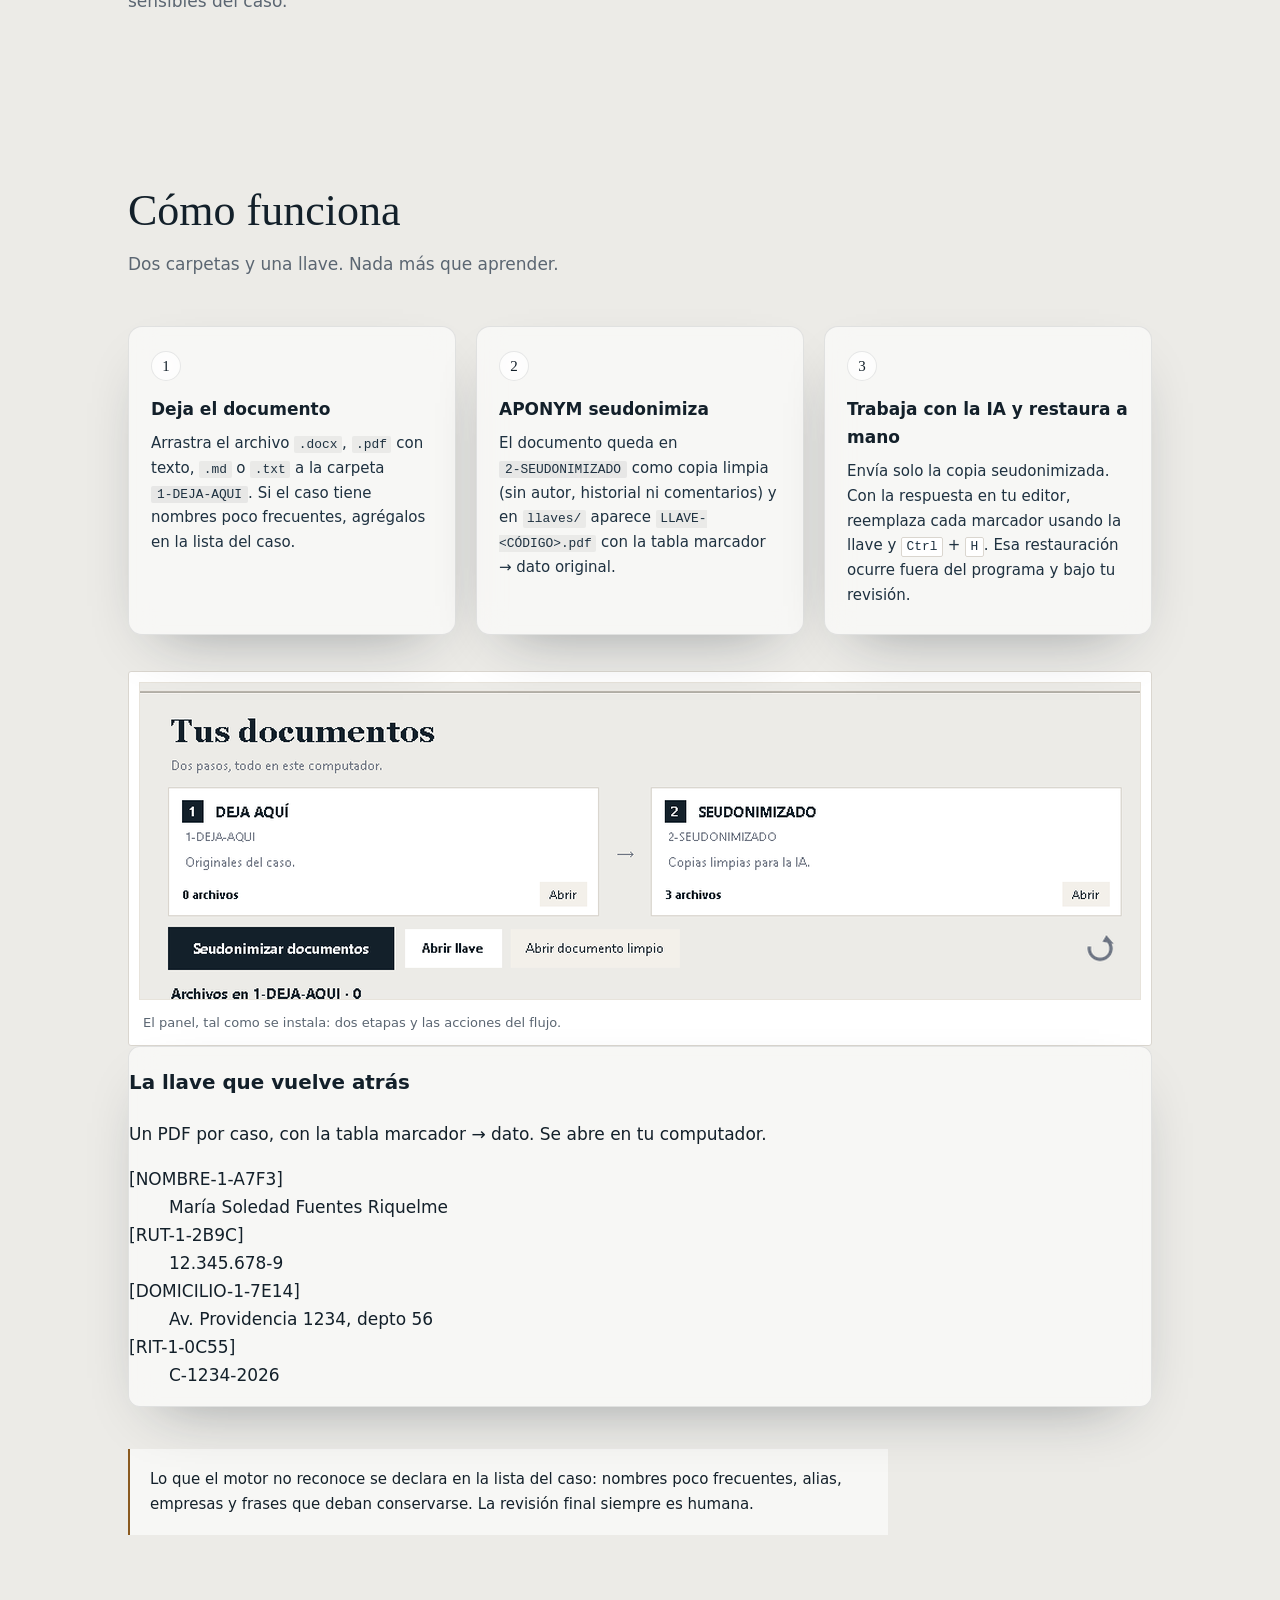
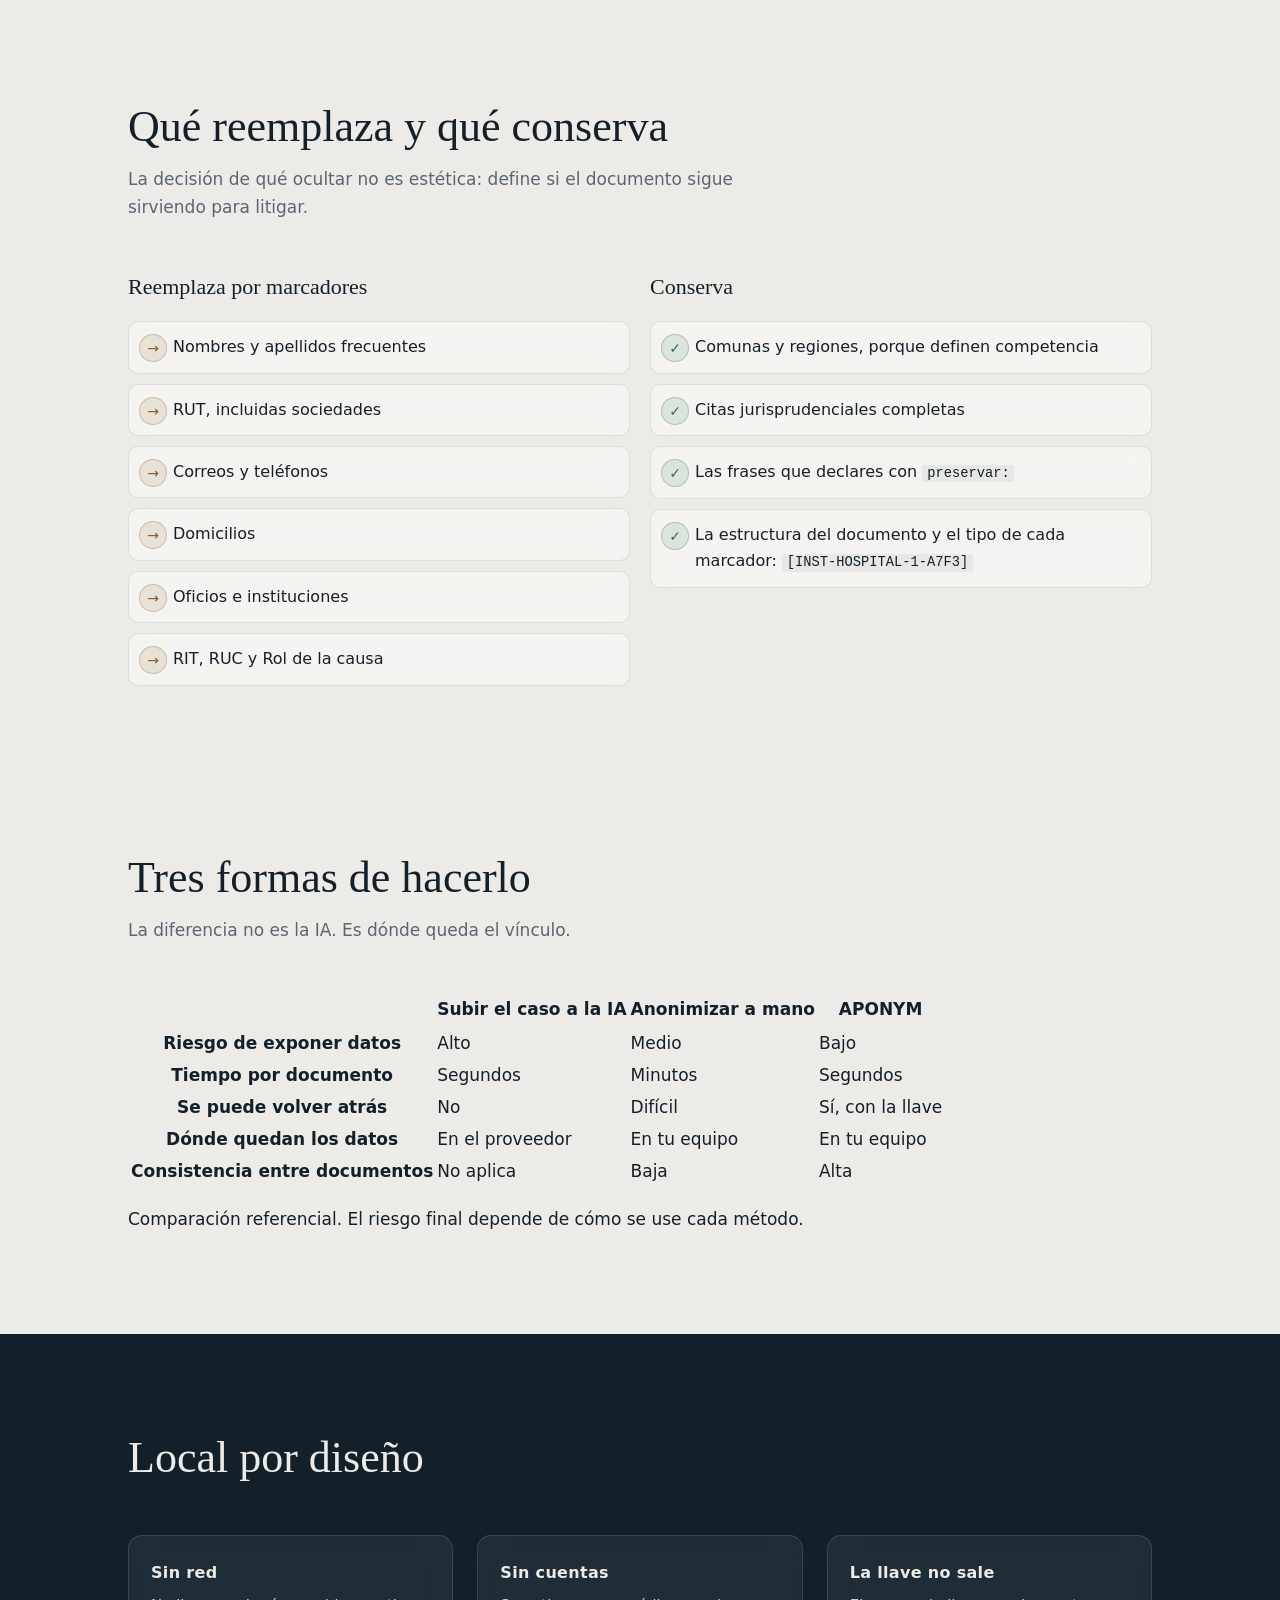
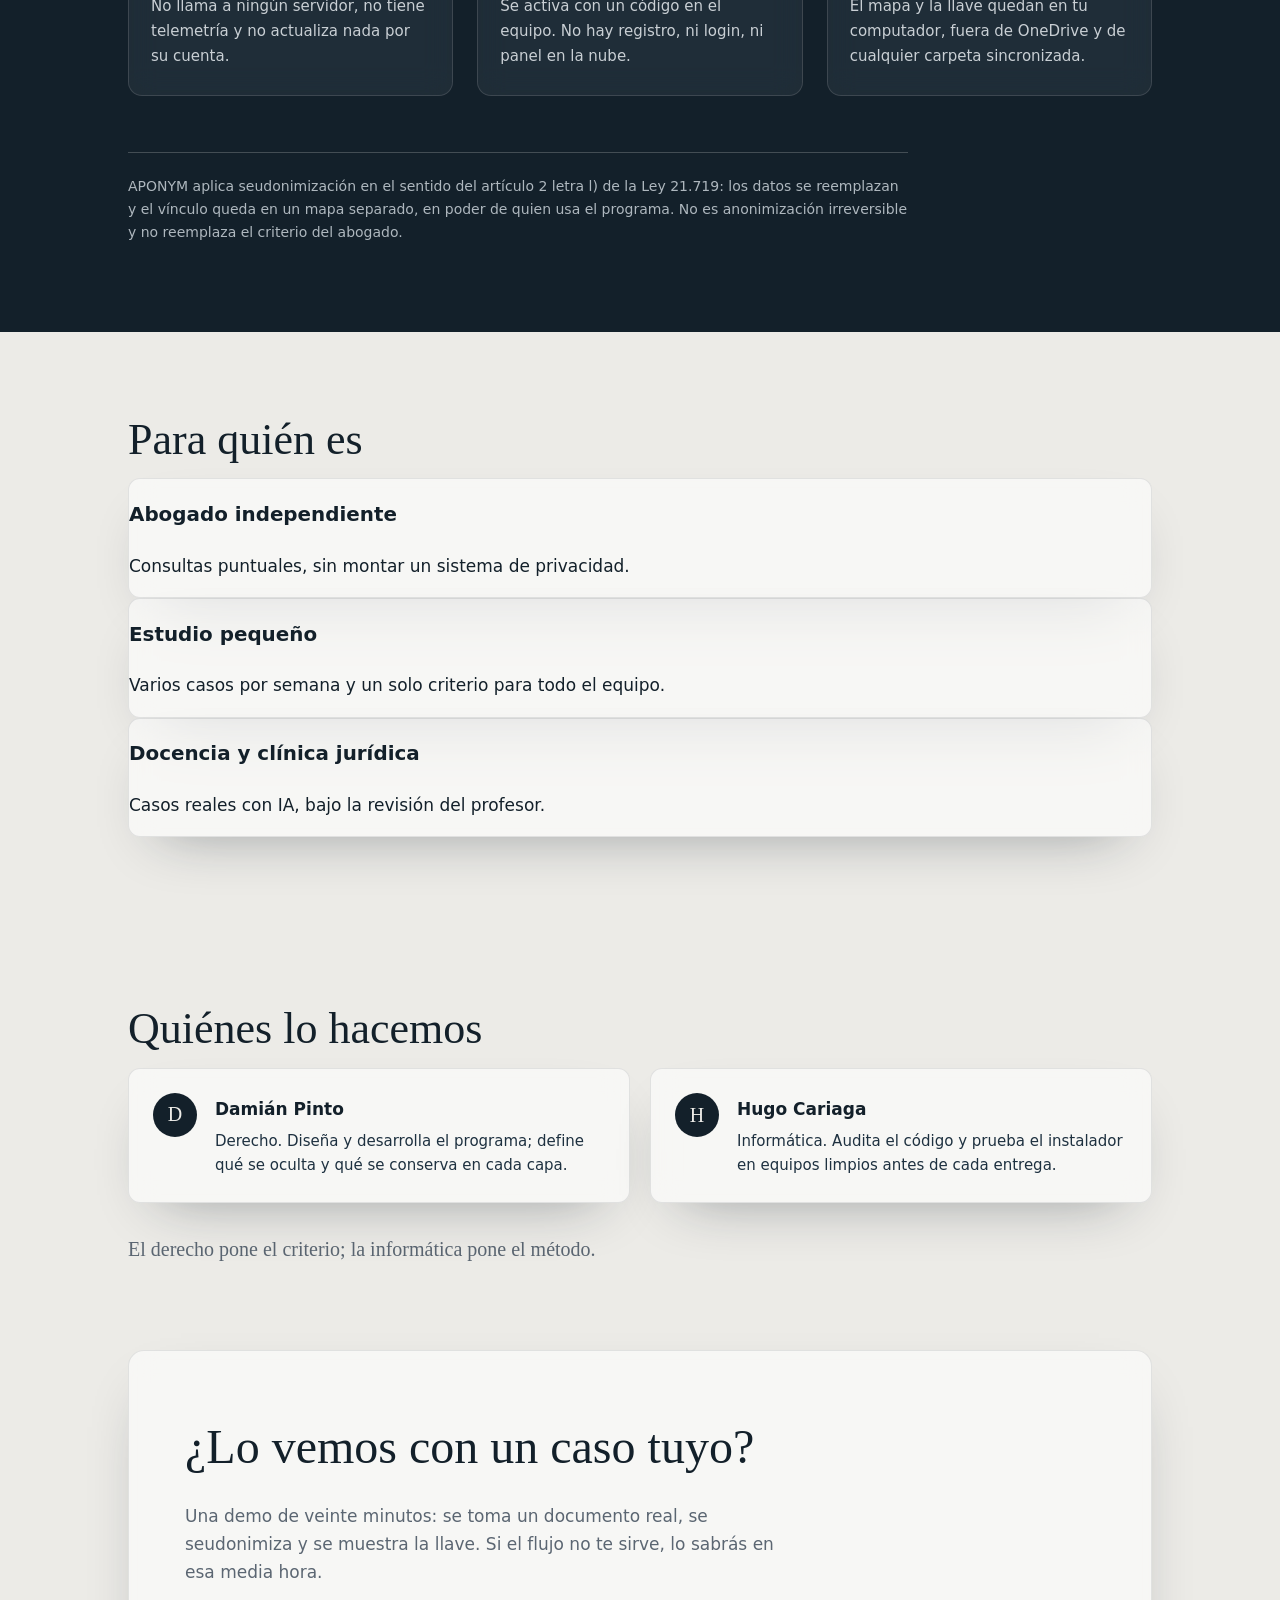
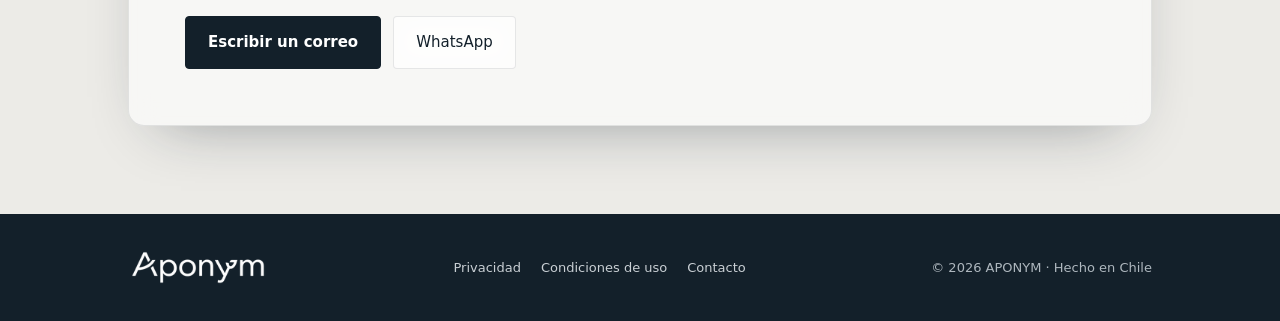
==== commit c4d14e5b: "Agrega resaltador en el hero, La llave, Tres formas de hacerlo y Para quien es" ====
--- a/index.html
+++ b/index.html
@@ -1,8 +1,9 @@
-﻿<!DOCTYPE html>
+<!DOCTYPE html>
 <html lang="es-CL">
 <head>
   <meta charset="utf-8">
   <meta name="viewport" content="width=device-width, initial-scale=1">
+  <meta name="robots" content="noindex, nofollow">
   <title>APONYM — el nombre no viaja</title>
   <meta name="description" content="APONYM seudonimiza documentos jurídicos antes de pasarlos por una IA. Reemplaza nombres, RUT, domicilios y causas por marcadores y deja la llave en tu computador.">
   <meta property="og:type" content="website">
@@ -10,15 +11,15 @@
   <meta property="og:locale" content="es_CL">
   <meta property="og:title" content="APONYM — el nombre no viaja">
   <meta property="og:description" content="Seudonimización local para documentos jurídicos. La llave para volver a los datos originales queda en tu computador.">
-  <meta property="og:url" content="https://aponym.cl/">
-  <meta property="og:image" content="https://aponym.cl/assets/og.png">
+  <meta property="og:url" content="https://aponymseudo.github.io/APONYM-web/">
+  <meta property="og:image" content="https://aponymseudo.github.io/APONYM-web/assets/og.png">
   <meta property="og:image:width" content="1200">
   <meta property="og:image:height" content="630">
   <meta property="og:image:alt" content="APONYM: el nombre no viaja">
   <meta name="twitter:card" content="summary_large_image">
   <meta name="twitter:title" content="APONYM — el nombre no viaja">
   <meta name="twitter:description" content="Seudonimización local para documentos jurídicos. La llave queda en tu computador.">
-  <meta name="twitter:image" content="https://aponym.cl/assets/og.png">
+  <meta name="twitter:image" content="https://aponymseudo.github.io/APONYM-web/assets/og.png">
   <link rel="icon" href="assets/icono.png" sizes="256x256">
   <link rel="stylesheet" href="estilos.css">
 </head>
@@ -43,7 +44,7 @@
     <!-- 1. Hero -->
     <section class="hero contenedor">
       <p class="eyebrow"><span class="eyebrow__linea" aria-hidden="true"></span> Seudonimización local para documentos jurídicos</p>
-      <h1 class="hero__titulo">El nombre<br>no viaja.</h1>
+      <h1 class="hero__titulo">El nombre<br><span class="hero__resaltado">no viaja</span>.</h1>
       <p class="hero__bajada">
         APONYM reemplaza nombres, RUT, domicilios y causas por marcadores antes de que
         el documento llegue a una IA. La llave para volver a los datos originales
@@ -51,7 +52,7 @@
       </p>
       <div class="hero__acciones">
         <a class="boton" href="#contacto">Pedir una demo</a>
-        <a class="boton boton--fantasma" href="#como-funciona">Ver cómo funciona</a>
+        <a class="boton boton--fantasma vidrio" href="#como-funciona">Ver cómo funciona</a>
       </div>
       <p class="hero__sello">
         <img src="assets/isotipo.png" alt="" width="20" height="20" aria-hidden="true">
@@ -62,7 +63,7 @@
     <!-- Prueba visual: antes / después -->
     <section class="comparativa contenedor" aria-labelledby="comparativa-titulo">
       <h2 id="comparativa-titulo" class="visualmente-oculto">El mismo documento antes y después de APONYM</h2>
-      <figure class="comparativa__marco">
+      <figure class="comparativa__marco vidrio">
         <div class="comparativa__grid">
           <div class="comparativa__lado">
             <span class="comparativa__etiqueta">Original</span>
@@ -94,19 +95,19 @@
     <!-- Ficha del producto -->
     <section class="ficha" aria-label="Requisitos y funcionamiento">
       <div class="contenedor ficha__grid">
-        <div class="ficha__item">
+        <div class="ficha__item vidrio">
           <b>Sistema</b>
           Windows 10 y 11
         </div>
-        <div class="ficha__item">
+        <div class="ficha__item vidrio">
           <b>Formatos</b>
           DOCX, PDF con texto, TXT y MD
         </div>
-        <div class="ficha__item">
+        <div class="ficha__item vidrio">
           <b>Conexión</b>
           Ninguna: no llama a servidores
         </div>
-        <div class="ficha__item">
+        <div class="ficha__item vidrio">
           <b>Cuentas</b>
           Ninguna: se activa con un código
         </div>
@@ -133,21 +134,21 @@
       <p class="seccion__bajada">Dos carpetas y una llave. Nada más que aprender.</p>
 
       <ol class="pasos">
-        <li class="paso">
+        <li class="paso vidrio">
           <span class="paso__numero" aria-hidden="true">1</span>
           <h3 class="paso__titulo">Deja el documento</h3>
           <p>Arrastra el archivo <code>.docx</code>, <code>.pdf</code> con texto, <code>.md</code> o
           <code>.txt</code> a la carpeta <code class="chip">1-DEJA-AQUI</code>. Si el caso tiene
           nombres poco frecuentes, agrégalos en la lista del caso.</p>
         </li>
-        <li class="paso">
+        <li class="paso vidrio">
           <span class="paso__numero" aria-hidden="true">2</span>
           <h3 class="paso__titulo">APONYM seudonimiza</h3>
           <p>El documento queda en <code class="chip">2-SEUDONIMIZADO</code> como copia limpia
           (sin autor, historial ni comentarios) y en <code>llaves/</code> aparece
           <code>LLAVE-&lt;CÓDIGO&gt;.pdf</code> con la tabla marcador → dato original.</p>
         </li>
-        <li class="paso">
+        <li class="paso vidrio">
           <span class="paso__numero" aria-hidden="true">3</span>
           <h3 class="paso__titulo">Trabaja con la IA y restaura a mano</h3>
           <p>Envía solo la copia seudonimizada. Con la respuesta en tu editor, reemplaza cada
@@ -161,6 +162,17 @@
           <img src="assets/panel.png" alt="Panel de APONYM en Windows con las dos etapas del flujo y la fila de acciones." width="1000" height="316" loading="lazy">
           <figcaption>El panel, tal como se instala: dos etapas y las acciones del flujo.</figcaption>
         </figure>
+      </div>
+
+      <div class="llave vidrio">
+        <h3 class="llave__titulo">La llave que vuelve atrás</h3>
+        <p class="llave__bajada">Un PDF por caso, con la tabla marcador → dato. Se abre en tu computador.</p>
+        <dl class="llave__filas">
+          <div class="llave__fila"><dt>[NOMBRE-1-A7F3]</dt><dd>María Soledad Fuentes Riquelme</dd></div>
+          <div class="llave__fila"><dt>[RUT-1-2B9C]</dt><dd>12.345.678-9</dd></div>
+          <div class="llave__fila"><dt>[DOMICILIO-1-7E14]</dt><dd>Av. Providencia 1234, depto 56</dd></div>
+          <div class="llave__fila"><dt>[RIT-1-0C55]</dt><dd>C-1234-2026</dd></div>
+        </dl>
       </div>
 
       <p class="seccion__alerta">
@@ -199,20 +211,71 @@
       </div>
     </section>
 
+    <!-- 4b. Tres formas de hacerlo -->
+    <section id="comparacion" class="seccion contenedor" aria-labelledby="comparacion-titulo">
+      <h2 id="comparacion-titulo" class="seccion__titulo">Tres formas de hacerlo</h2>
+      <p class="seccion__bajada">La diferencia no es la IA. Es dónde queda el vínculo.</p>
+
+      <table class="tabla">
+        <caption class="visualmente-oculto">Comparación de tres formas de usar IA con documentos jurídicos</caption>
+        <thead>
+          <tr>
+            <th scope="col"><span class="visualmente-oculto">Criterio</span></th>
+            <th scope="col" class="t-riesgo">Subir el caso a la IA</th>
+            <th scope="col" class="t-manual">Anonimizar a mano</th>
+            <th scope="col" class="t-aponym">APONYM</th>
+          </tr>
+        </thead>
+        <tbody>
+            <tr>
+              <th scope="row">Riesgo de exponer datos</th>
+              <td data-criterio="Riesgo de exponer datos">Alto</td>
+              <td data-criterio="Riesgo de exponer datos">Medio</td>
+              <td data-criterio="Riesgo de exponer datos" class="col-ap">Bajo</td>
+            </tr>
+            <tr>
+              <th scope="row">Tiempo por documento</th>
+              <td data-criterio="Tiempo por documento">Segundos</td>
+              <td data-criterio="Tiempo por documento">Minutos</td>
+              <td data-criterio="Tiempo por documento" class="col-ap">Segundos</td>
+            </tr>
+            <tr>
+              <th scope="row">Se puede volver atrás</th>
+              <td data-criterio="Se puede volver atrás">No</td>
+              <td data-criterio="Se puede volver atrás">Difícil</td>
+              <td data-criterio="Se puede volver atrás" class="col-ap">Sí, con la llave</td>
+            </tr>
+            <tr>
+              <th scope="row">Dónde quedan los datos</th>
+              <td data-criterio="Dónde quedan los datos">En el proveedor</td>
+              <td data-criterio="Dónde quedan los datos">En tu equipo</td>
+              <td data-criterio="Dónde quedan los datos" class="col-ap">En tu equipo</td>
+            </tr>
+            <tr class="fila-fin">
+              <th scope="row">Consistencia entre documentos</th>
+              <td data-criterio="Consistencia entre documentos">No aplica</td>
+              <td data-criterio="Consistencia entre documentos">Baja</td>
+              <td data-criterio="Consistencia entre documentos" class="col-ap">Alta</td>
+            </tr>
+        </tbody>
+      </table>
+      <p class="tabla__nota">Comparación referencial. El riesgo final depende de cómo se use cada método.</p>
+    </section>
+
     <!-- 5. Local por diseño -->
     <section id="local" class="banda">
       <div class="contenedor">
         <h2 class="banda__titulo">Local por diseño</h2>
         <div class="banda__grid">
-          <div>
+          <div class="vidrio--oscuro">
             <h3>Sin red</h3>
             <p>No llama a ningún servidor, no tiene telemetría y no actualiza nada por su cuenta.</p>
           </div>
-          <div>
+          <div class="vidrio--oscuro">
             <h3>Sin cuentas</h3>
             <p>Se activa con un código en el equipo. No hay registro, ni login, ni panel en la nube.</p>
           </div>
-          <div>
+          <div class="vidrio--oscuro">
             <h3>La llave no sale</h3>
             <p>El mapa y la llave quedan en tu computador, fuera de OneDrive y de cualquier carpeta
               sincronizada.</p>
@@ -226,11 +289,31 @@
       </div>
     </section>
 
+    <!-- 5b. Para quién -->
+    <section class="seccion contenedor" aria-labelledby="publico-titulo">
+      <h2 id="publico-titulo" class="seccion__titulo">Para quién es</h2>
+      <div class="publico">
+        <div class="publico__tarjeta publico__tarjeta--ocre vidrio">
+          <h3>Abogado independiente</h3>
+          <p>Consultas puntuales, sin montar un sistema de privacidad.</p>
+        </div>
+        <div class="publico__tarjeta publico__tarjeta--verde vidrio">
+          <h3>Estudio pequeño</h3>
+          <p>Varios casos por semana y un solo criterio para todo el equipo.</p>
+        </div>
+        <div class="publico__tarjeta publico__tarjeta--teal vidrio">
+          <h3>Docencia y clínica jurídica</h3>
+          <p>Casos reales con IA, bajo la revisión del profesor.</p>
+        </div>
+      </div>
+    </section>
+
     <!-- 6. Equipo -->
-    <section class="seccion contenedor">
+    <section class="equipo-seccion">
+    <div class="seccion contenedor">
       <h2 class="seccion__titulo">Quiénes lo hacemos</h2>
       <div class="equipo">
-        <div class="persona">
+        <div class="persona vidrio">
           <span class="persona__inicial" aria-hidden="true">D</span>
           <div>
             <h3>Damián Pinto</h3>
@@ -238,7 +321,7 @@
               en cada capa.</p>
           </div>
         </div>
-        <div class="persona">
+        <div class="persona vidrio">
           <span class="persona__inicial" aria-hidden="true">H</span>
           <div>
             <h3>Hugo Cariaga</h3>
@@ -248,10 +331,11 @@
         </div>
       </div>
       <p class="equipo__frase">El derecho pone el criterio; la informática pone el método.</p>
+    </div>
     </section>
 
     <!-- 7. Contacto -->
-    <section id="contacto" class="contacto contenedor">
+    <section id="contacto" class="contacto contenedor vidrio">
       <h2 class="contacto__titulo">¿Lo vemos con un caso tuyo?</h2>
       <p class="contacto__texto">
         Una demo de veinte minutos: se toma un documento real, se seudonimiza y se muestra la
@@ -259,7 +343,7 @@
       </p>
       <div class="contacto__acciones">
         <a class="boton" href="mailto:dpintovillaseca@gmail.com?subject=Demo%20APONYM">Escribir un correo</a>
-        <a class="boton boton--fantasma" href="https://wa.me/56950669232">WhatsApp</a>
+        <a class="boton boton--fantasma vidrio" href="https://wa.me/56950669232">WhatsApp</a>
       </div>
     </section>
 
@@ -279,7 +363,7 @@
 
 </body>
 </html>
-
-
-
-
+
+
+
+
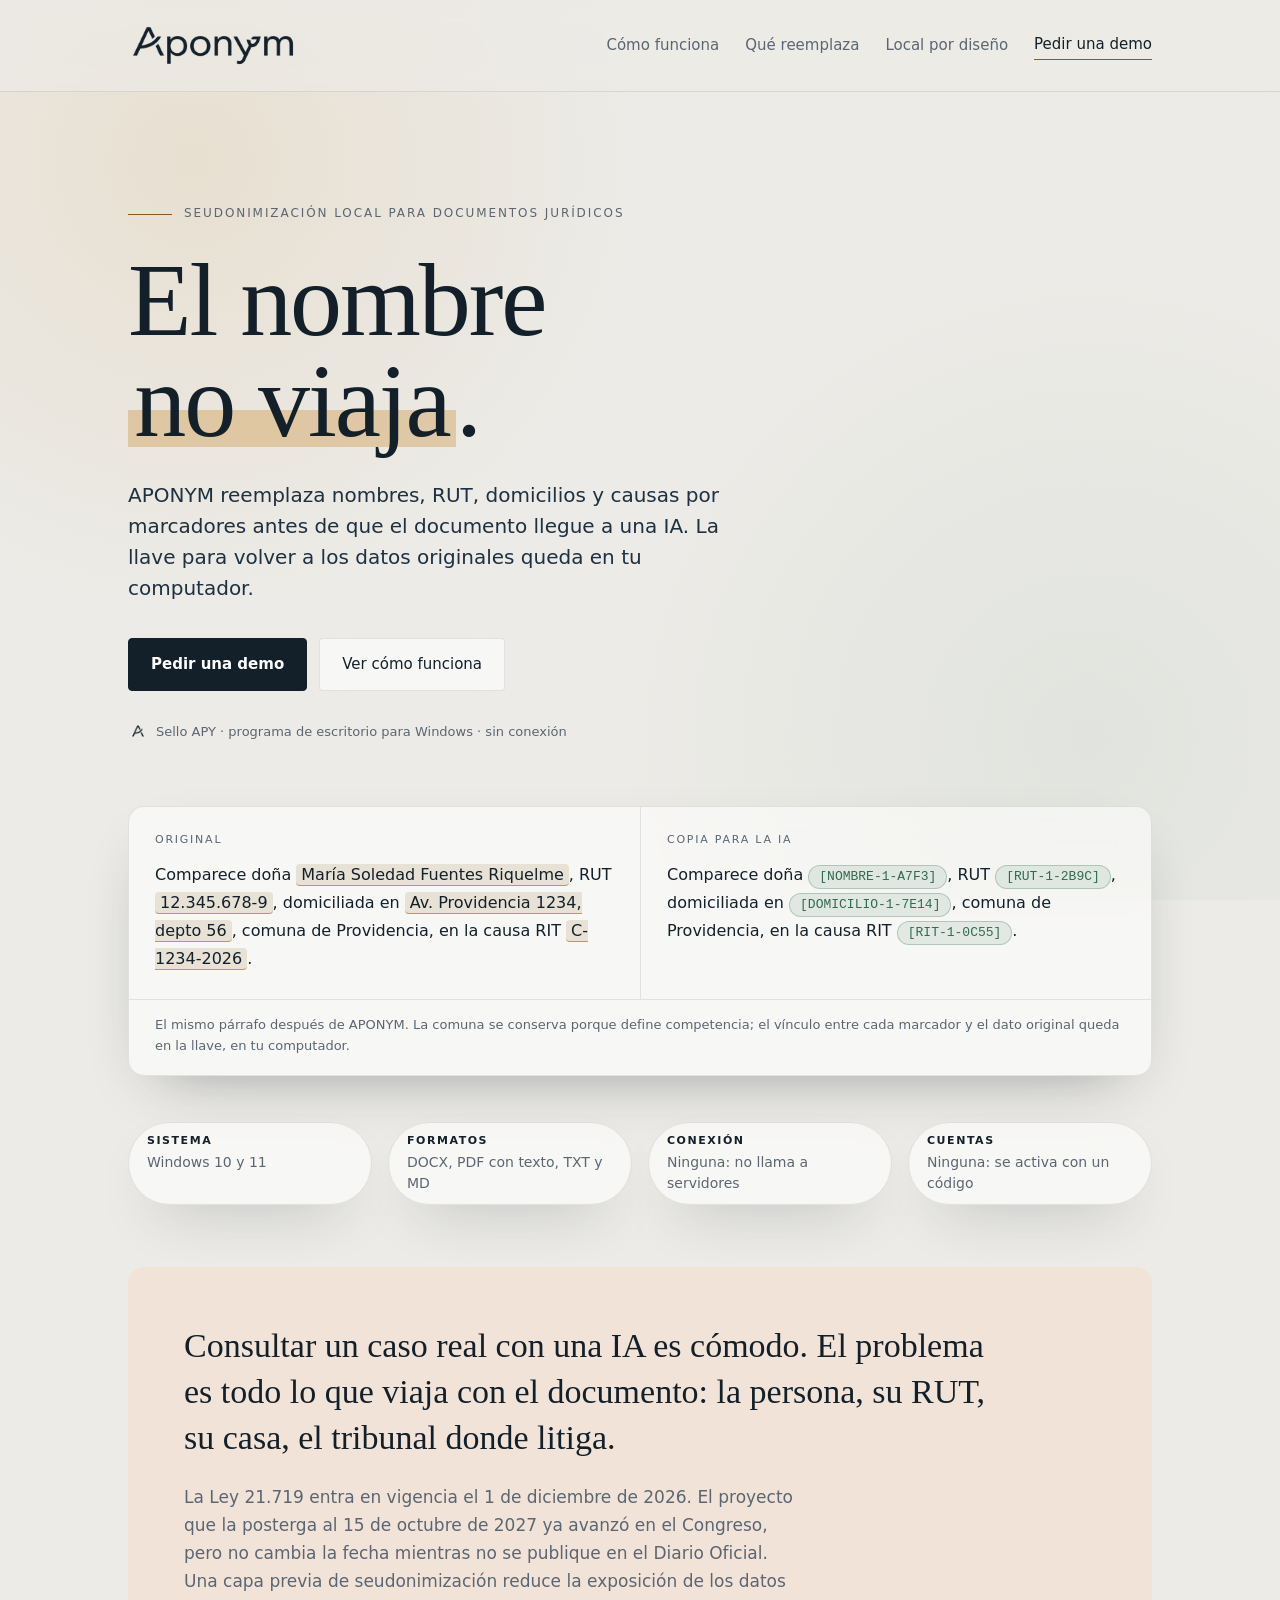
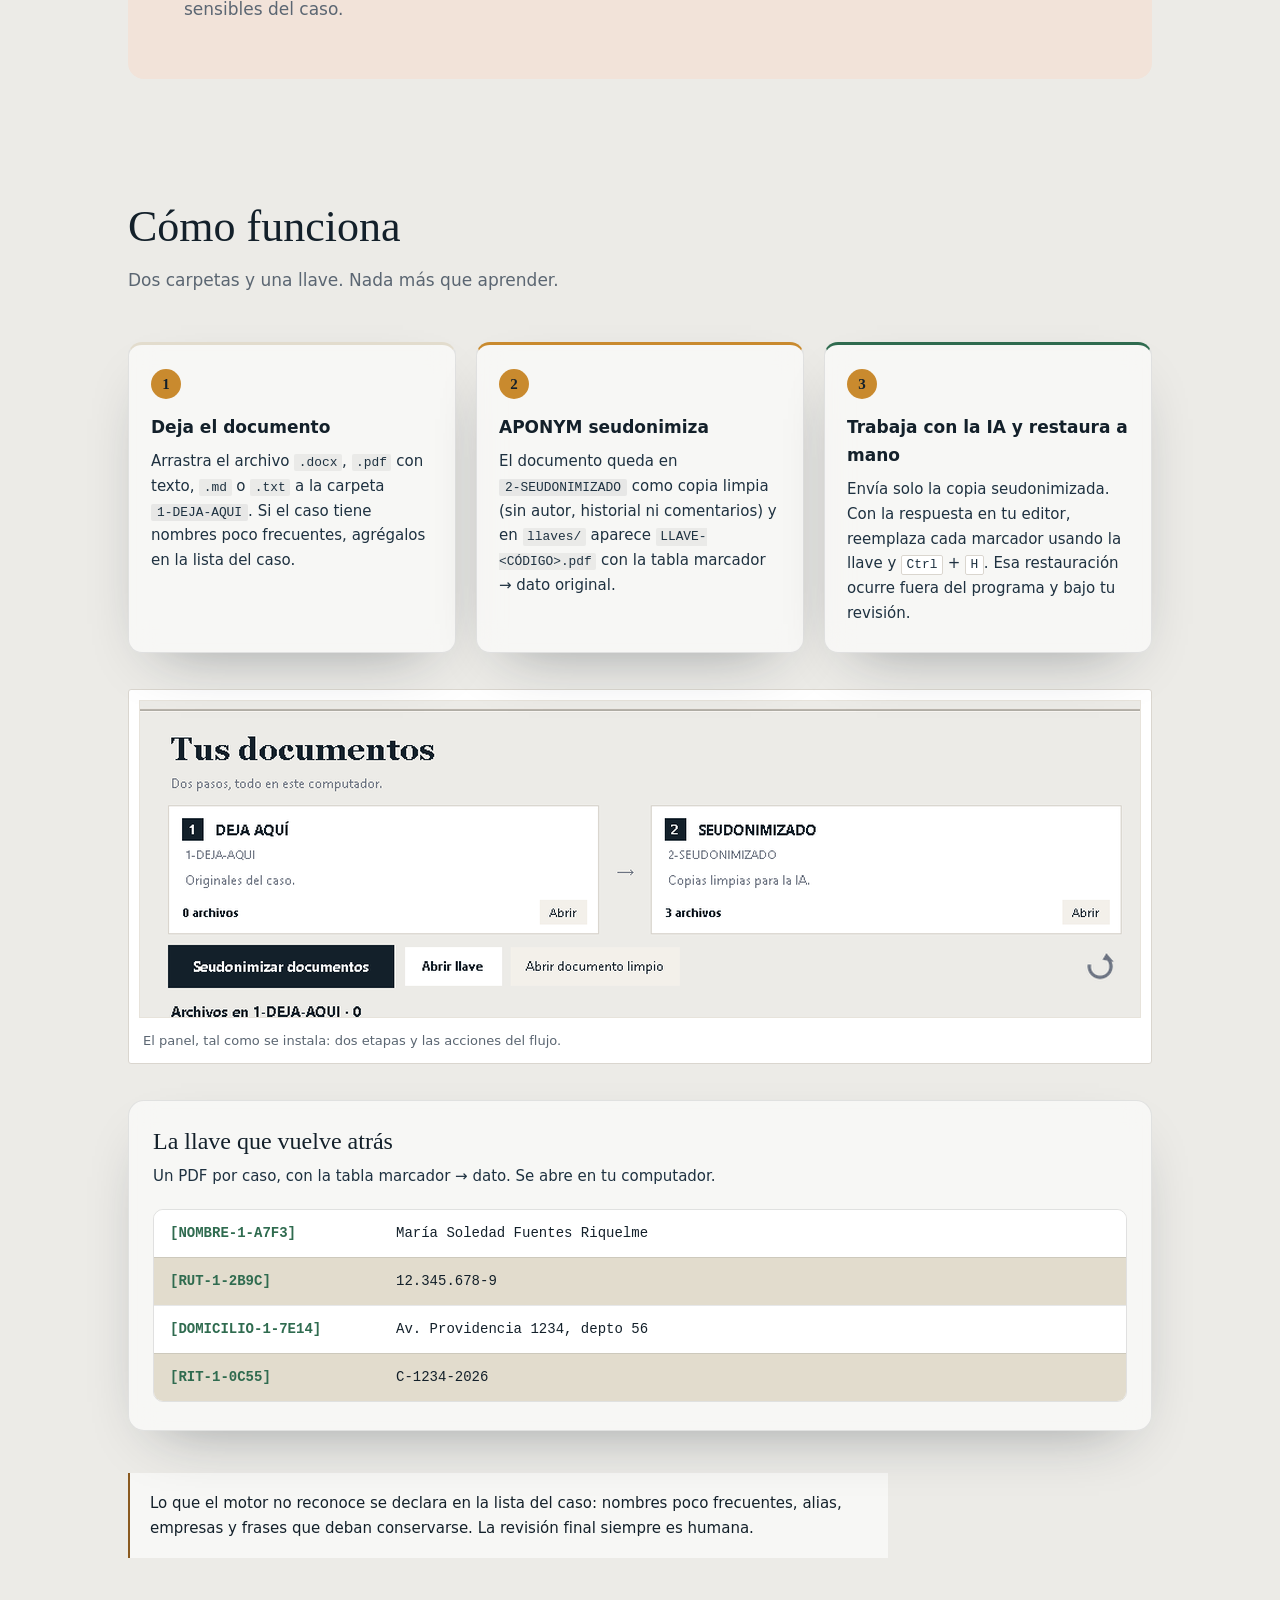
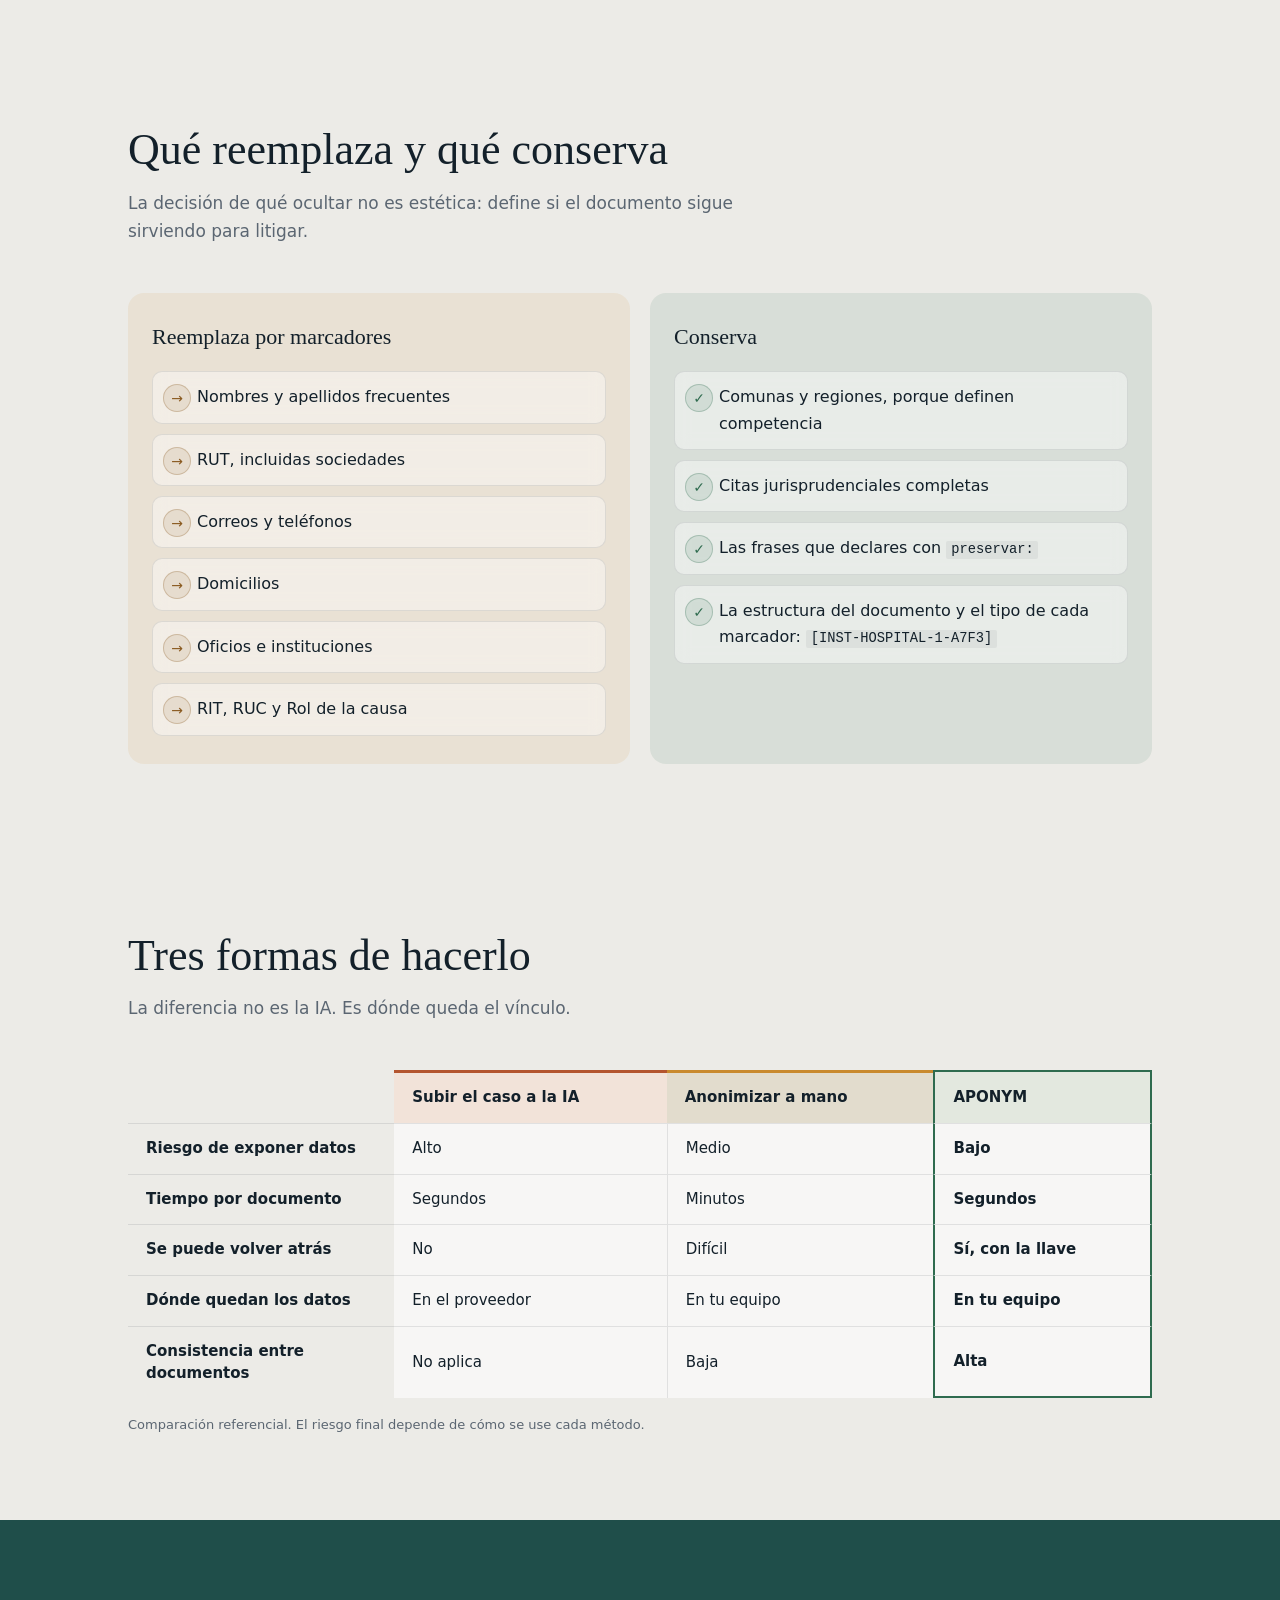
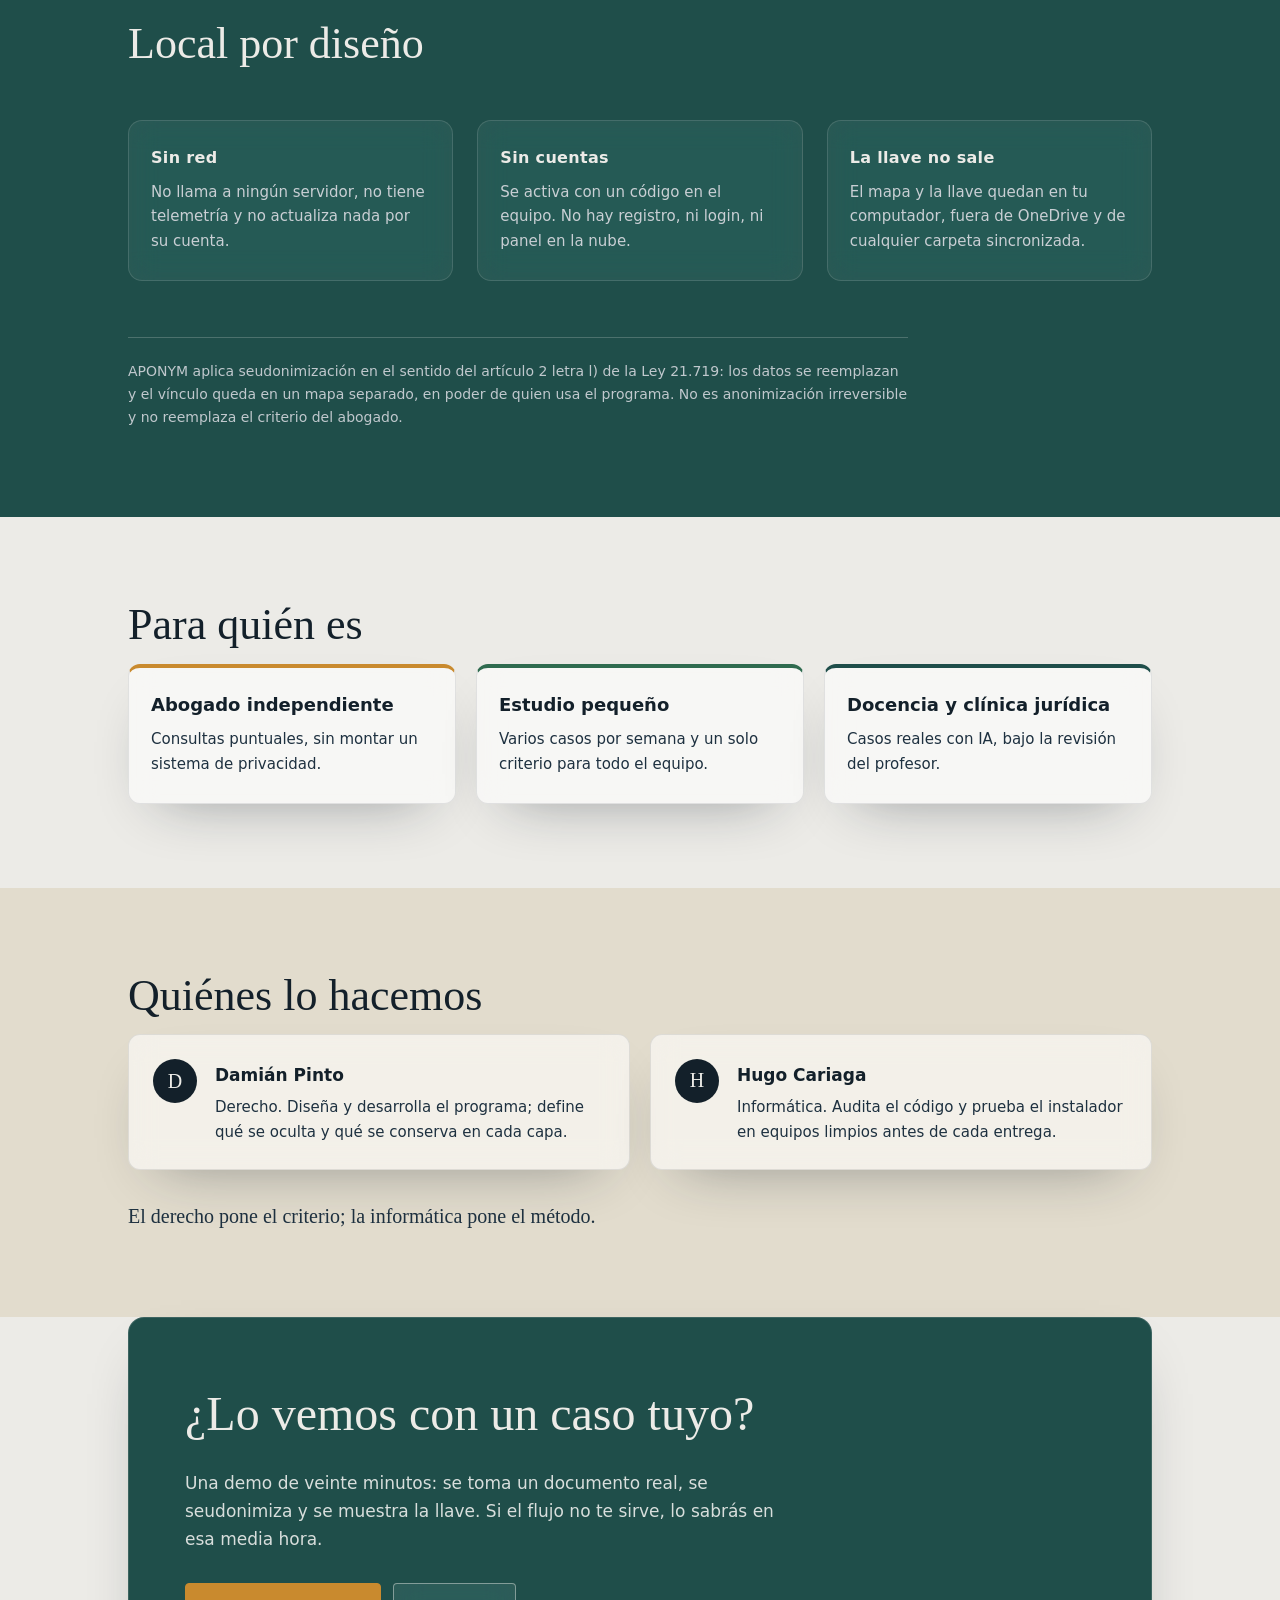
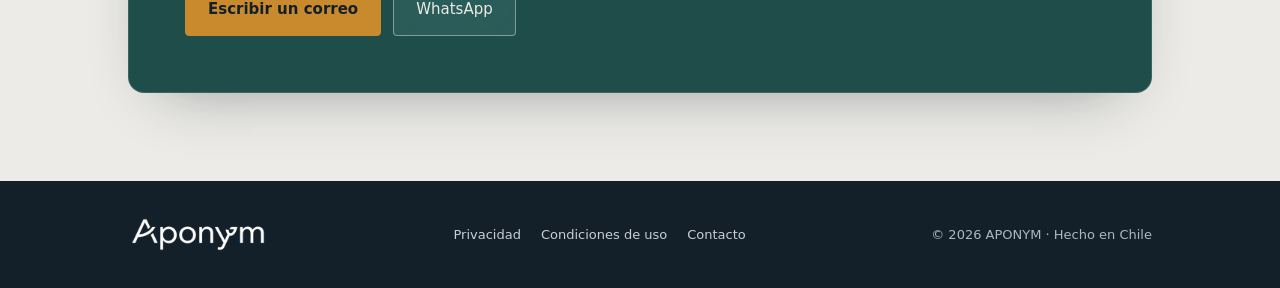
==== commit cca15df6: "Merge remote-tracking branch 'origin/main' into diseno/vidrio" ====
--- a/index.html
+++ b/index.html
@@ -3,7 +3,6 @@
 <head>
   <meta charset="utf-8">
   <meta name="viewport" content="width=device-width, initial-scale=1">
-  <meta name="robots" content="noindex, nofollow">
   <title>APONYM — el nombre no viaja</title>
   <meta name="description" content="APONYM seudonimiza documentos jurídicos antes de pasarlos por una IA. Reemplaza nombres, RUT, domicilios y causas por marcadores y deja la llave en tu computador.">
   <meta property="og:type" content="website">
@@ -11,15 +10,15 @@
   <meta property="og:locale" content="es_CL">
   <meta property="og:title" content="APONYM — el nombre no viaja">
   <meta property="og:description" content="Seudonimización local para documentos jurídicos. La llave para volver a los datos originales queda en tu computador.">
-  <meta property="og:url" content="https://aponymseudo.github.io/APONYM-web/">
-  <meta property="og:image" content="https://aponymseudo.github.io/APONYM-web/assets/og.png">
+  <meta property="og:url" content="https://aponym.cl/">
+  <meta property="og:image" content="https://aponym.cl/assets/og.png">
   <meta property="og:image:width" content="1200">
   <meta property="og:image:height" content="630">
   <meta property="og:image:alt" content="APONYM: el nombre no viaja">
   <meta name="twitter:card" content="summary_large_image">
   <meta name="twitter:title" content="APONYM — el nombre no viaja">
   <meta name="twitter:description" content="Seudonimización local para documentos jurídicos. La llave queda en tu computador.">
-  <meta name="twitter:image" content="https://aponymseudo.github.io/APONYM-web/assets/og.png">
+  <meta name="twitter:image" content="https://aponym.cl/assets/og.png">
   <link rel="icon" href="assets/icono.png" sizes="256x256">
   <link rel="stylesheet" href="estilos.css">
 </head>
--- a/estilos.css
+++ b/estilos.css
@@ -12,6 +12,12 @@
   --muted: #5B6672;
   --ambar: #8A5A20;
   --verde: #2F6B4F;
+  --terracota: #B4552F;
+  --ocre: #C98A2E;
+  --teal: #1F4E4A;
+  --rubor: #F2E3D9;
+  --arena: #E2DCCD;
+  --salvia: #E3E8DF;
 
   --vidrio: rgba(255, 255, 255, .58);
   --vidrio-oscuro: rgba(255, 255, 255, .06);
@@ -35,7 +41,7 @@
   margin: 0;
   background-color: var(--fondo);
   background-image:
-    radial-gradient(640px circle at 15% 18%, rgba(138, 90, 32, .06), transparent 70%),
+    radial-gradient(640px circle at 15% 18%, rgba(201, 138, 46, .12), transparent 70%),
     radial-gradient(680px circle at 85% 82%, rgba(47, 107, 79, .06), transparent 70%);
   background-attachment: fixed;
   color: var(--tinta);
@@ -515,7 +521,7 @@
 /* ---------- banda oscura ---------- */
 
 .banda {
-  background: var(--tinta);
+  background: var(--teal);
   color: #ECEBE7;
   padding: 88px 0;
 }
@@ -558,7 +564,7 @@
   margin: 56px 0 0;
   padding-top: 22px;
   border-top: 1px solid rgba(236, 235, 231, 0.22);
-  color: #AEB7BE;
+  color: #C0C8CD;
   font-size: 14px;
   max-width: 780px;
 }
@@ -654,6 +660,215 @@
 
 .pie__legal { margin: 0; }
 
+/* ---------- capa de color: el expediente anotado ---------- */
+
+.hero__resaltado {
+  background: linear-gradient(transparent 58%, rgba(201, 138, 46, .34) 58%, rgba(201, 138, 46, .34) 90%, transparent 90%);
+  padding: 0 .06em;
+  -webkit-box-decoration-break: clone;
+  box-decoration-break: clone;
+}
+
+.problema {
+  width: calc(100% - 56px);
+  max-width: calc(var(--ancho) - 56px);
+  margin: 40px auto;
+  padding: 56px;
+  background: var(--rubor);
+  border-radius: 16px;
+}
+
+.paso { border-top-width: 3px; }
+.paso:nth-child(1) { border-top-color: var(--arena); }
+.paso:nth-child(2) { border-top-color: var(--ocre); }
+.paso:nth-child(3) { border-top-color: var(--verde); }
+
+.paso__numero {
+  background: var(--ocre);
+  border-color: transparent;
+  color: var(--tinta);
+  font-weight: 600;
+}
+
+.columna {
+  padding: 26px 24px 28px;
+  border-radius: 16px;
+}
+
+.columna:nth-child(1) { background: rgba(201, 138, 46, .10); }
+.columna:nth-child(2) { background: rgba(47, 107, 79, .10); }
+
+.equipo-seccion { background: var(--arena); }
+.equipo-seccion .equipo__frase { color: var(--tinta-suave); }
+
+.contacto {
+  background: var(--teal);
+  border-color: rgba(236, 235, 231, .14);
+  color: #ECEBE7;
+  -webkit-backdrop-filter: none;
+  backdrop-filter: none;
+}
+
+.contacto__texto { color: #D8DEDC; }
+
+.contacto .boton:not(.boton--fantasma) {
+  background: var(--ocre);
+  border-color: var(--ocre);
+  color: var(--tinta);
+}
+
+.contacto .boton:not(.boton--fantasma):hover { background: #D69A3E; }
+
+.contacto .boton--fantasma {
+  background: rgba(255, 255, 255, .08);
+  border-color: rgba(236, 235, 231, .45);
+  color: #ECEBE7;
+  box-shadow: none;
+}
+
+.contacto .boton--fantasma:hover { background: rgba(255, 255, 255, .16); }
+
+.banda :focus-visible,
+.contacto :focus-visible { outline-color: var(--ocre); }
+
+.ficha__item {
+  transition: background .15s ease, border-color .15s ease;
+}
+
+.ficha__item:hover {
+  background: rgba(255, 255, 255, .82);
+  border-color: rgba(201, 138, 46, .55);
+}
+
+/* ---------- la llave ---------- */
+
+.llave {
+  margin-top: 36px;
+  padding: 26px 24px 28px;
+  border-radius: 16px;
+}
+
+.llave__titulo {
+  font-family: var(--serif);
+  font-weight: 400;
+  font-size: 24px;
+  line-height: 1.2;
+  margin: 0 0 8px;
+}
+
+.llave__bajada {
+  margin: 0 0 20px;
+  font-size: 15px;
+  color: var(--tinta-suave);
+}
+
+.llave__filas {
+  margin: 0;
+  border: 1px solid var(--vidrio-borde);
+  border-radius: 10px;
+  overflow: hidden;
+  font-family: var(--mono);
+  font-size: 14px;
+}
+
+.llave__fila {
+  display: grid;
+  grid-template-columns: 210px minmax(0, 1fr);
+  gap: 16px;
+  padding: 12px 16px;
+}
+
+.llave__fila + .llave__fila { border-top: 1px solid var(--vidrio-borde); }
+.llave__fila:nth-child(odd) { background: var(--papel); }
+.llave__fila:nth-child(even) { background: var(--arena); }
+
+.llave__fila dt {
+  color: var(--verde);
+  font-weight: 600;
+  white-space: nowrap;
+}
+
+.llave__fila dd {
+  margin: 0;
+  color: var(--tinta);
+  overflow-wrap: anywhere;
+}
+
+/* ---------- tres formas de hacerlo ---------- */
+
+.tabla {
+  width: 100%;
+  border-collapse: separate;
+  border-spacing: 0;
+  font-size: 15px;
+}
+
+.tabla th,
+.tabla td {
+  padding: 14px 18px;
+  text-align: left;
+  vertical-align: middle;
+  line-height: 1.45;
+}
+
+.tabla thead th { font-weight: 600; font-size: 15px; }
+.tabla thead th:first-child { width: 26%; }
+
+.tabla .t-riesgo { background: var(--rubor); border-top: 3px solid var(--terracota); }
+.tabla .t-manual { background: var(--arena); border-top: 3px solid var(--ocre); }
+.tabla .t-aponym {
+  background: var(--salvia);
+  border: 2px solid var(--verde);
+  border-bottom: 0;
+}
+
+.tabla tbody th {
+  font-weight: 600;
+  border-top: 1px solid var(--vidrio-borde);
+  color: var(--tinta);
+}
+
+.tabla td {
+  background: var(--vidrio);
+  border-top: 1px solid var(--vidrio-borde);
+}
+
+.tabla td + td { border-left: 1px solid var(--vidrio-borde); }
+
+.tabla .col-ap {
+  border-left: 2px solid var(--verde);
+  border-right: 2px solid var(--verde);
+  font-weight: 600;
+}
+
+.tabla .fila-fin .col-ap { border-bottom: 2px solid var(--verde); }
+
+.tabla__nota {
+  margin: 16px 0 0;
+  font-size: 13px;
+  color: var(--muted);
+}
+
+/* ---------- para quién ---------- */
+
+.publico {
+  display: grid;
+  grid-template-columns: repeat(3, 1fr);
+  gap: 20px;
+}
+
+.publico__tarjeta {
+  padding: 22px 22px 26px;
+  border-top-width: 4px;
+}
+
+.publico__tarjeta--ocre { border-top-color: var(--ocre); }
+.publico__tarjeta--verde { border-top-color: var(--verde); }
+.publico__tarjeta--teal { border-top-color: var(--teal); }
+
+.publico__tarjeta h3 { margin: 0 0 8px; font-size: 18px; }
+.publico__tarjeta p { margin: 0; font-size: 15px; color: var(--tinta-suave); }
+
 /* ---------- responsive ---------- */
 
 @media (max-width: 900px) {
@@ -720,4 +935,87 @@
     scroll-behavior: auto !important;
   }
 }
-
+
+/* ---------- capa de color: ajustes responsive ---------- */
+
+@media (max-width: 900px) {
+  .publico { grid-template-columns: 1fr; }
+
+  .problema { padding: 40px 28px; }
+}
+
+@media (max-width: 700px) {
+  .tabla,
+  .tabla thead,
+  .tabla tbody,
+  .tabla tr { display: contents; }
+
+  .tabla { display: grid; grid-template-columns: minmax(0, 1fr); }
+
+  .tabla thead th:first-child,
+  .tabla tbody th { display: none; }
+
+  .tabla .t-riesgo, .tabla td:nth-of-type(1) { order: 1; }
+  .tabla .t-manual, .tabla td:nth-of-type(2) { order: 2; }
+  .tabla .t-aponym, .tabla td:nth-of-type(3) { order: 3; }
+
+  .tabla .t-manual,
+  .tabla .t-aponym { margin-top: 20px; }
+
+  .tabla thead th {
+    border-radius: 12px 12px 0 0;
+    border-left: 1px solid var(--vidrio-borde);
+    border-right: 1px solid var(--vidrio-borde);
+  }
+
+  .tabla .t-aponym {
+    border: 2px solid var(--verde);
+    border-bottom: 0;
+  }
+
+  .tabla tbody td,
+  .tabla tbody td + td {
+    border: 0;
+    border-top: 1px solid var(--vidrio-borde);
+    border-left: 1px solid var(--vidrio-borde);
+    border-right: 1px solid var(--vidrio-borde);
+  }
+
+  .tabla tbody td::before {
+    content: attr(data-criterio);
+    display: block;
+    margin-bottom: 2px;
+    font-size: 11px;
+    font-weight: 600;
+    letter-spacing: .14em;
+    text-transform: uppercase;
+    color: var(--muted);
+  }
+
+  .tabla tbody td.col-ap {
+    border-left: 2px solid var(--verde);
+    border-right: 2px solid var(--verde);
+  }
+
+  .tabla .fila-fin td {
+    border-bottom: 1px solid var(--vidrio-borde);
+    border-radius: 0 0 12px 12px;
+  }
+
+  .tabla .fila-fin td.col-ap { border-bottom: 2px solid var(--verde); }
+}
+
+@media (max-width: 640px) {
+  .llave__fila {
+    grid-template-columns: minmax(0, 1fr);
+    gap: 2px;
+  }
+
+  .llave { padding: 22px 18px 24px; }
+
+  .problema { padding: 32px 22px; margin: 24px auto; }
+
+  .contacto { padding: 36px 24px; }
+
+  .columna { padding: 22px 18px 24px; }
+}
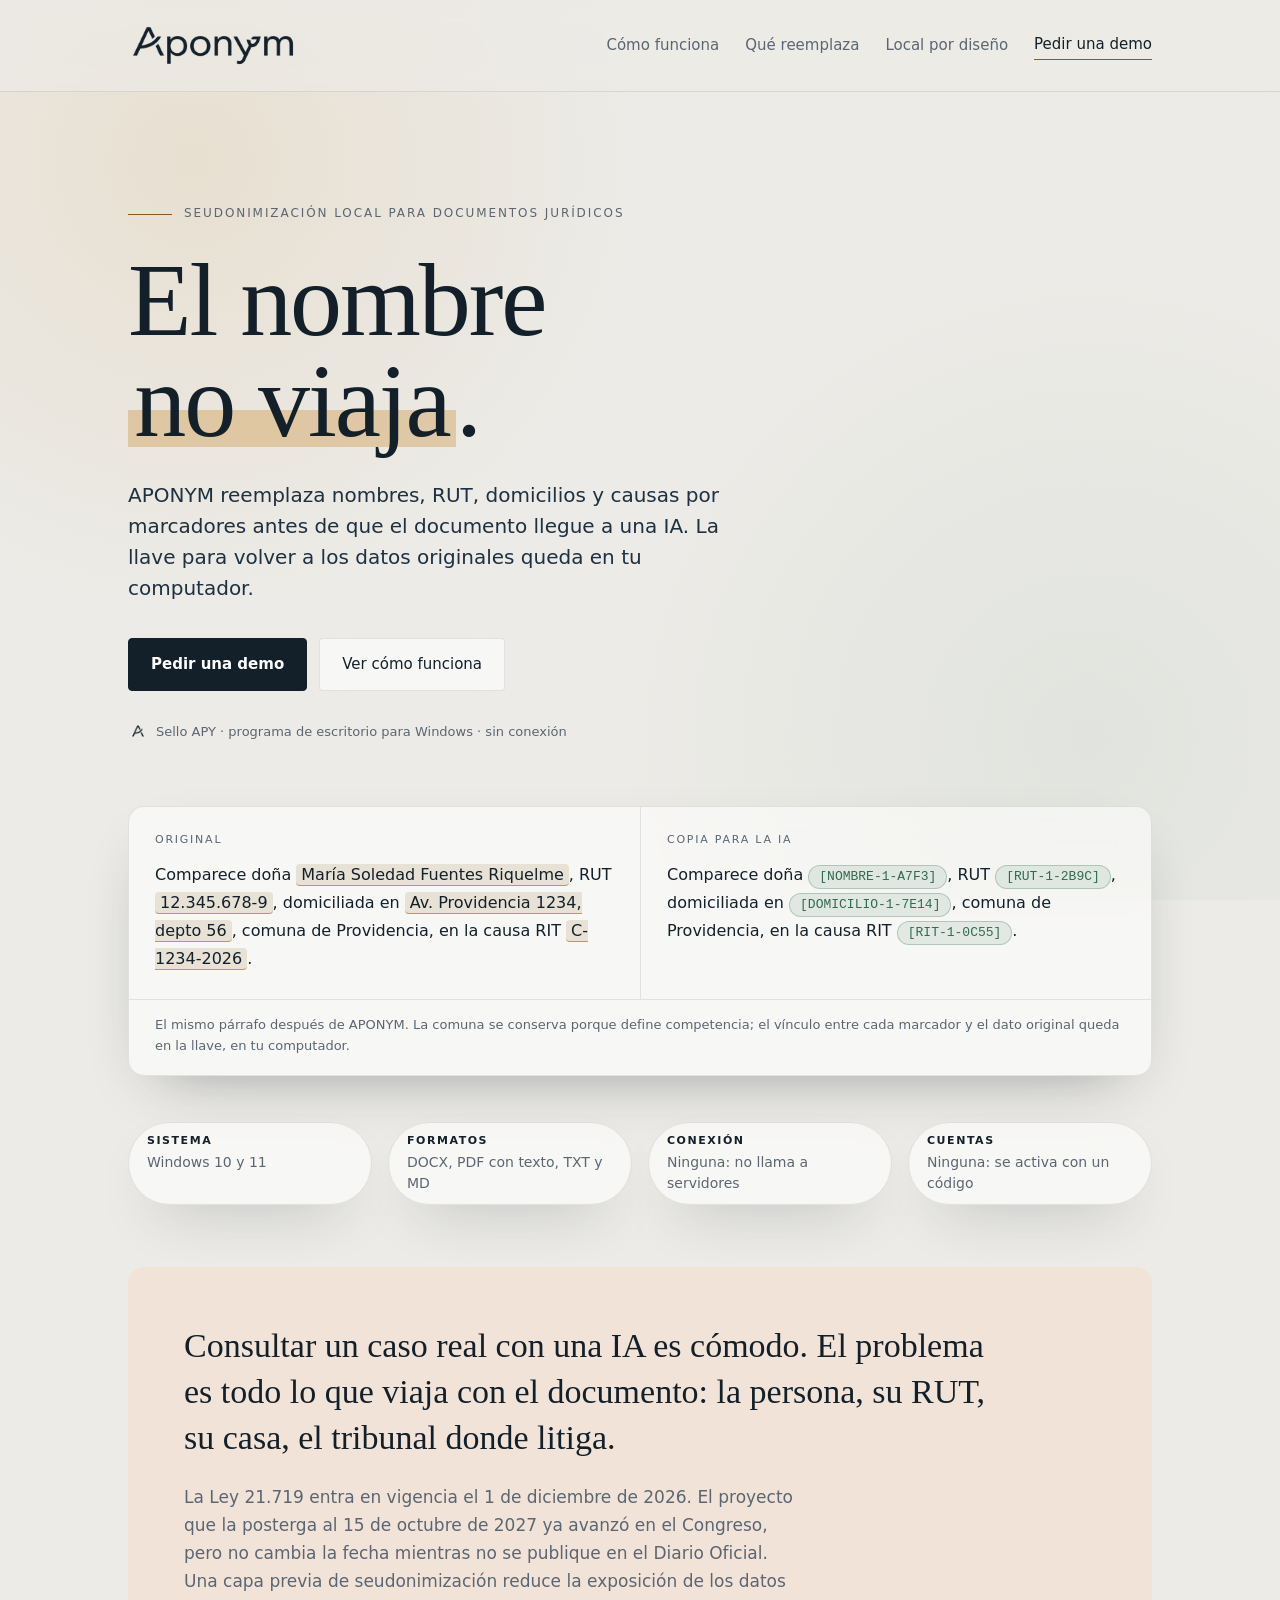
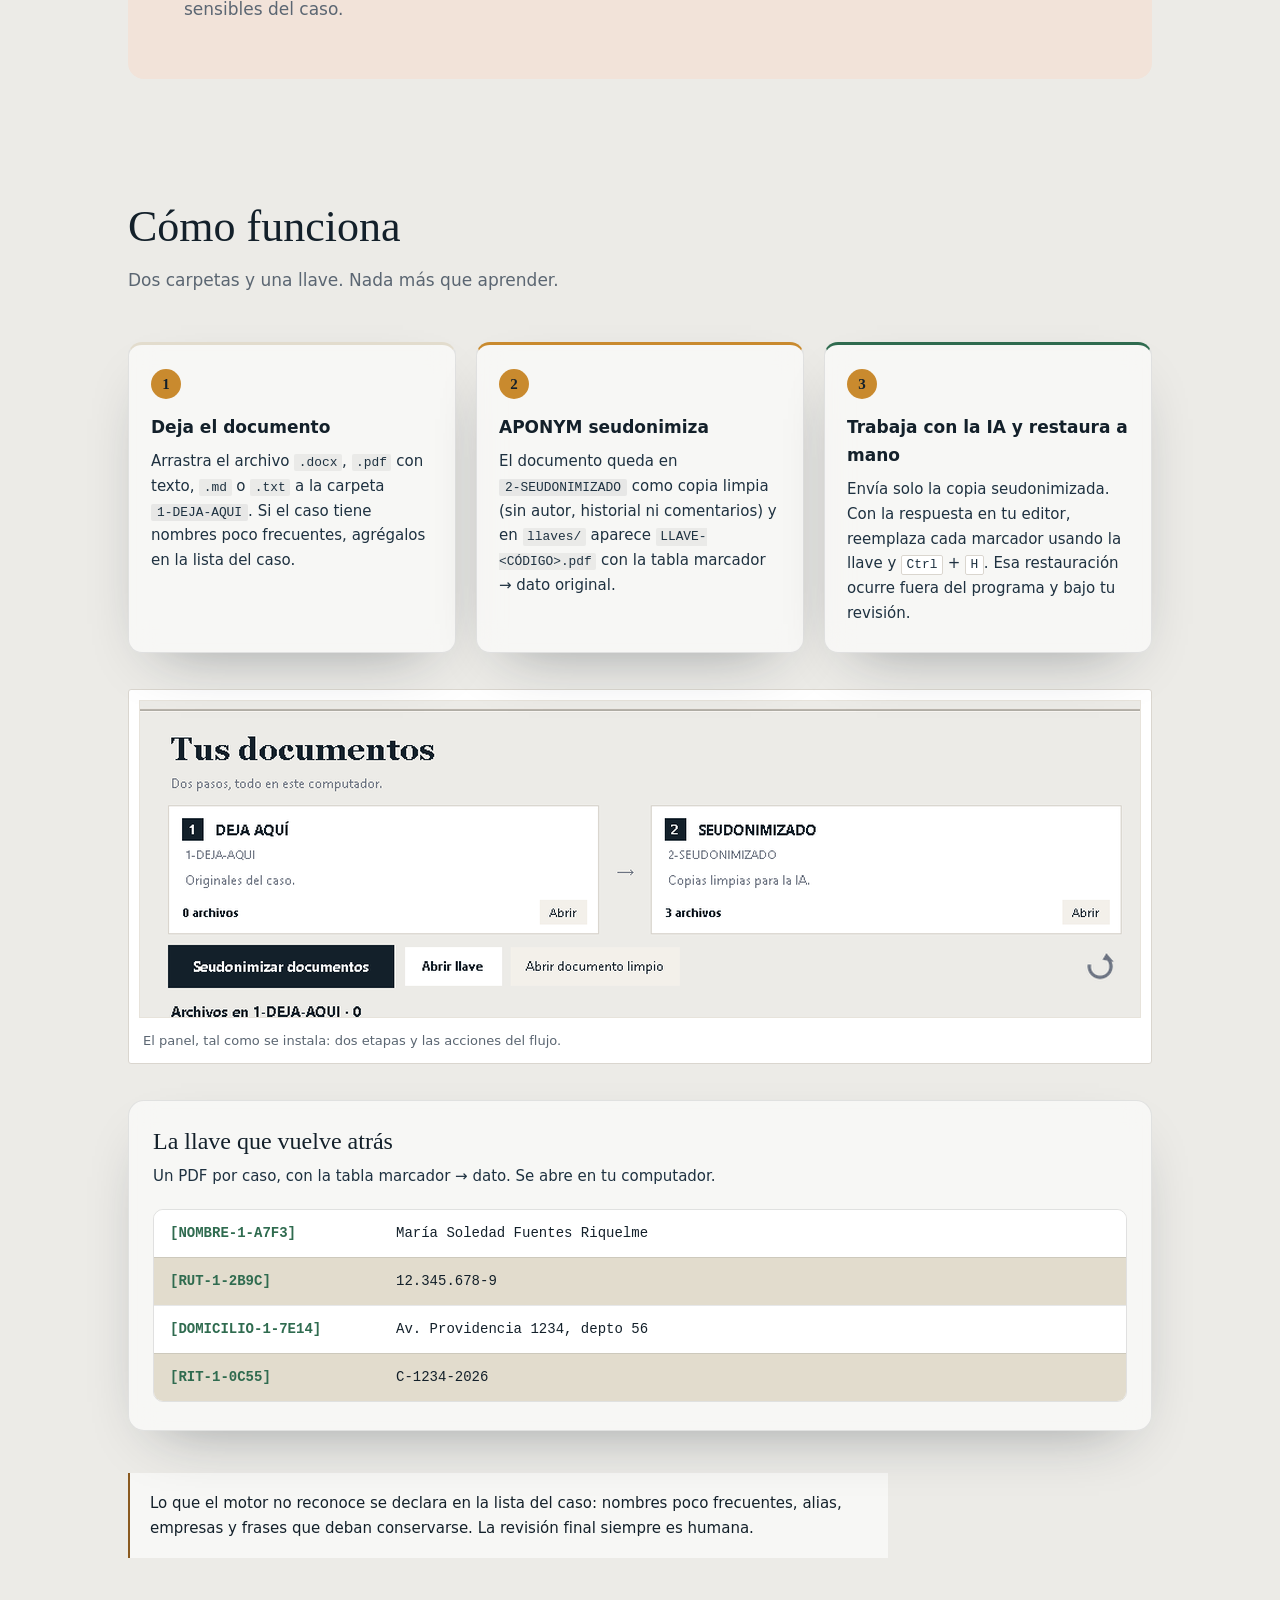
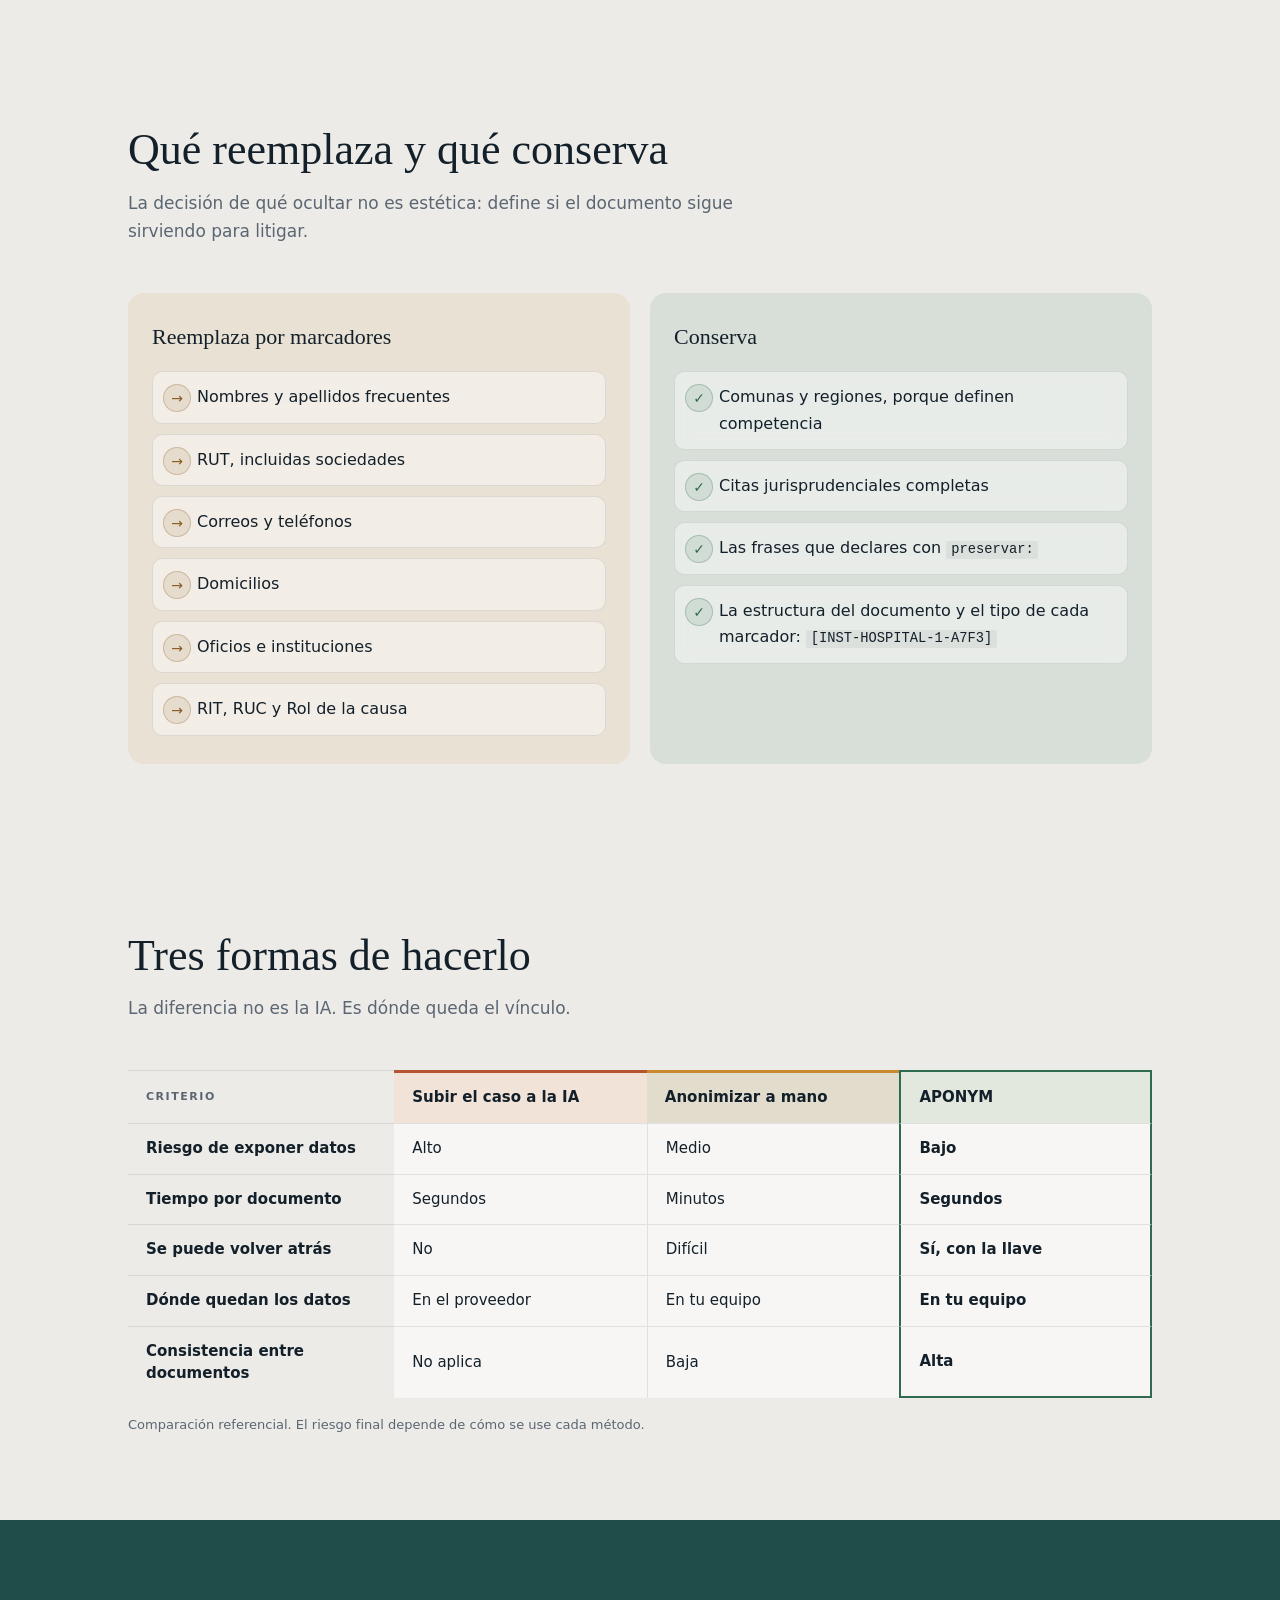
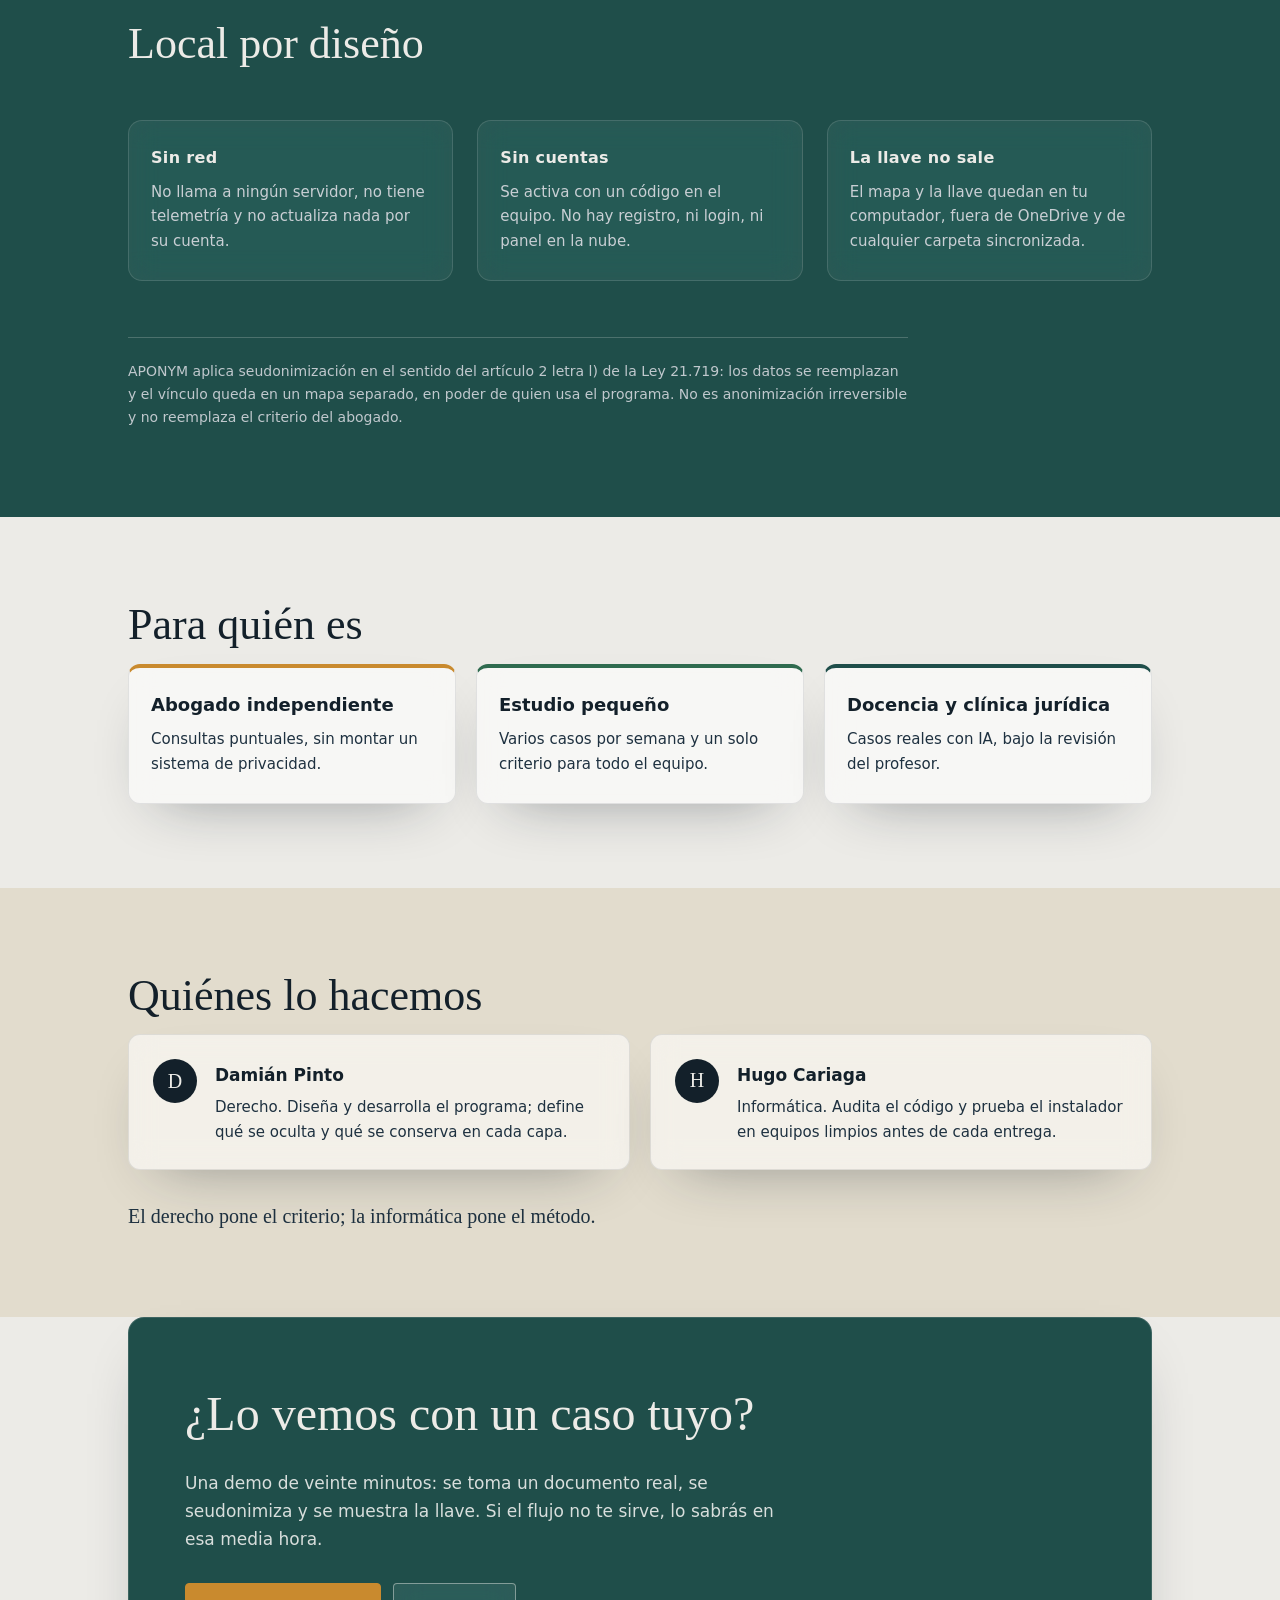
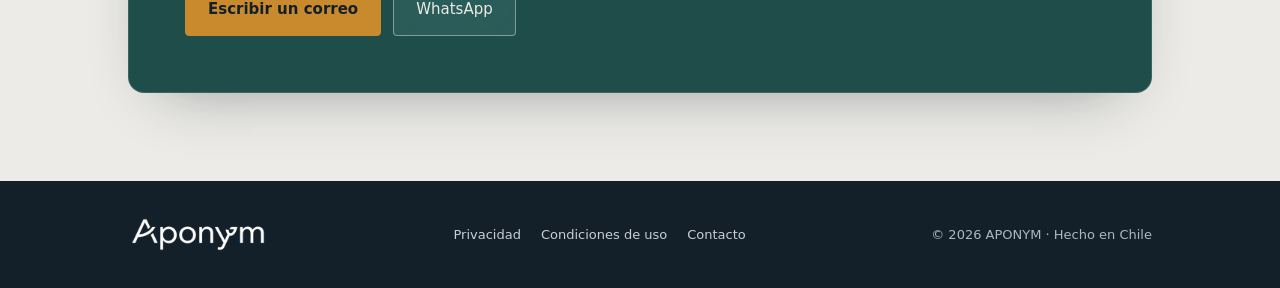
==== commit 4d9a8510: "Ajusta cabecera y anchos de la tabla comparativa" ====
--- a/index.html
+++ b/index.html
@@ -219,7 +219,7 @@
         <caption class="visualmente-oculto">Comparación de tres formas de usar IA con documentos jurídicos</caption>
         <thead>
           <tr>
-            <th scope="col"><span class="visualmente-oculto">Criterio</span></th>
+            <th scope="col" class="t-criterio">Criterio</th>
             <th scope="col" class="t-riesgo">Subir el caso a la IA</th>
             <th scope="col" class="t-manual">Anonimizar a mano</th>
             <th scope="col" class="t-aponym">APONYM</th>
--- a/estilos.css
+++ b/estilos.css
@@ -798,6 +798,7 @@
 
 .tabla {
   width: 100%;
+  table-layout: fixed;
   border-collapse: separate;
   border-spacing: 0;
   font-size: 15px;
@@ -813,6 +814,15 @@
 
 .tabla thead th { font-weight: 600; font-size: 15px; }
 .tabla thead th:first-child { width: 26%; }
+
+.tabla .t-criterio {
+  font-size: 11px;
+  font-weight: 600;
+  letter-spacing: 0.14em;
+  text-transform: uppercase;
+  color: var(--muted);
+  border-top: 1px solid var(--vidrio-borde);
+}
 
 .tabla .t-riesgo { background: var(--rubor); border-top: 3px solid var(--terracota); }
 .tabla .t-manual { background: var(--arena); border-top: 3px solid var(--ocre); }
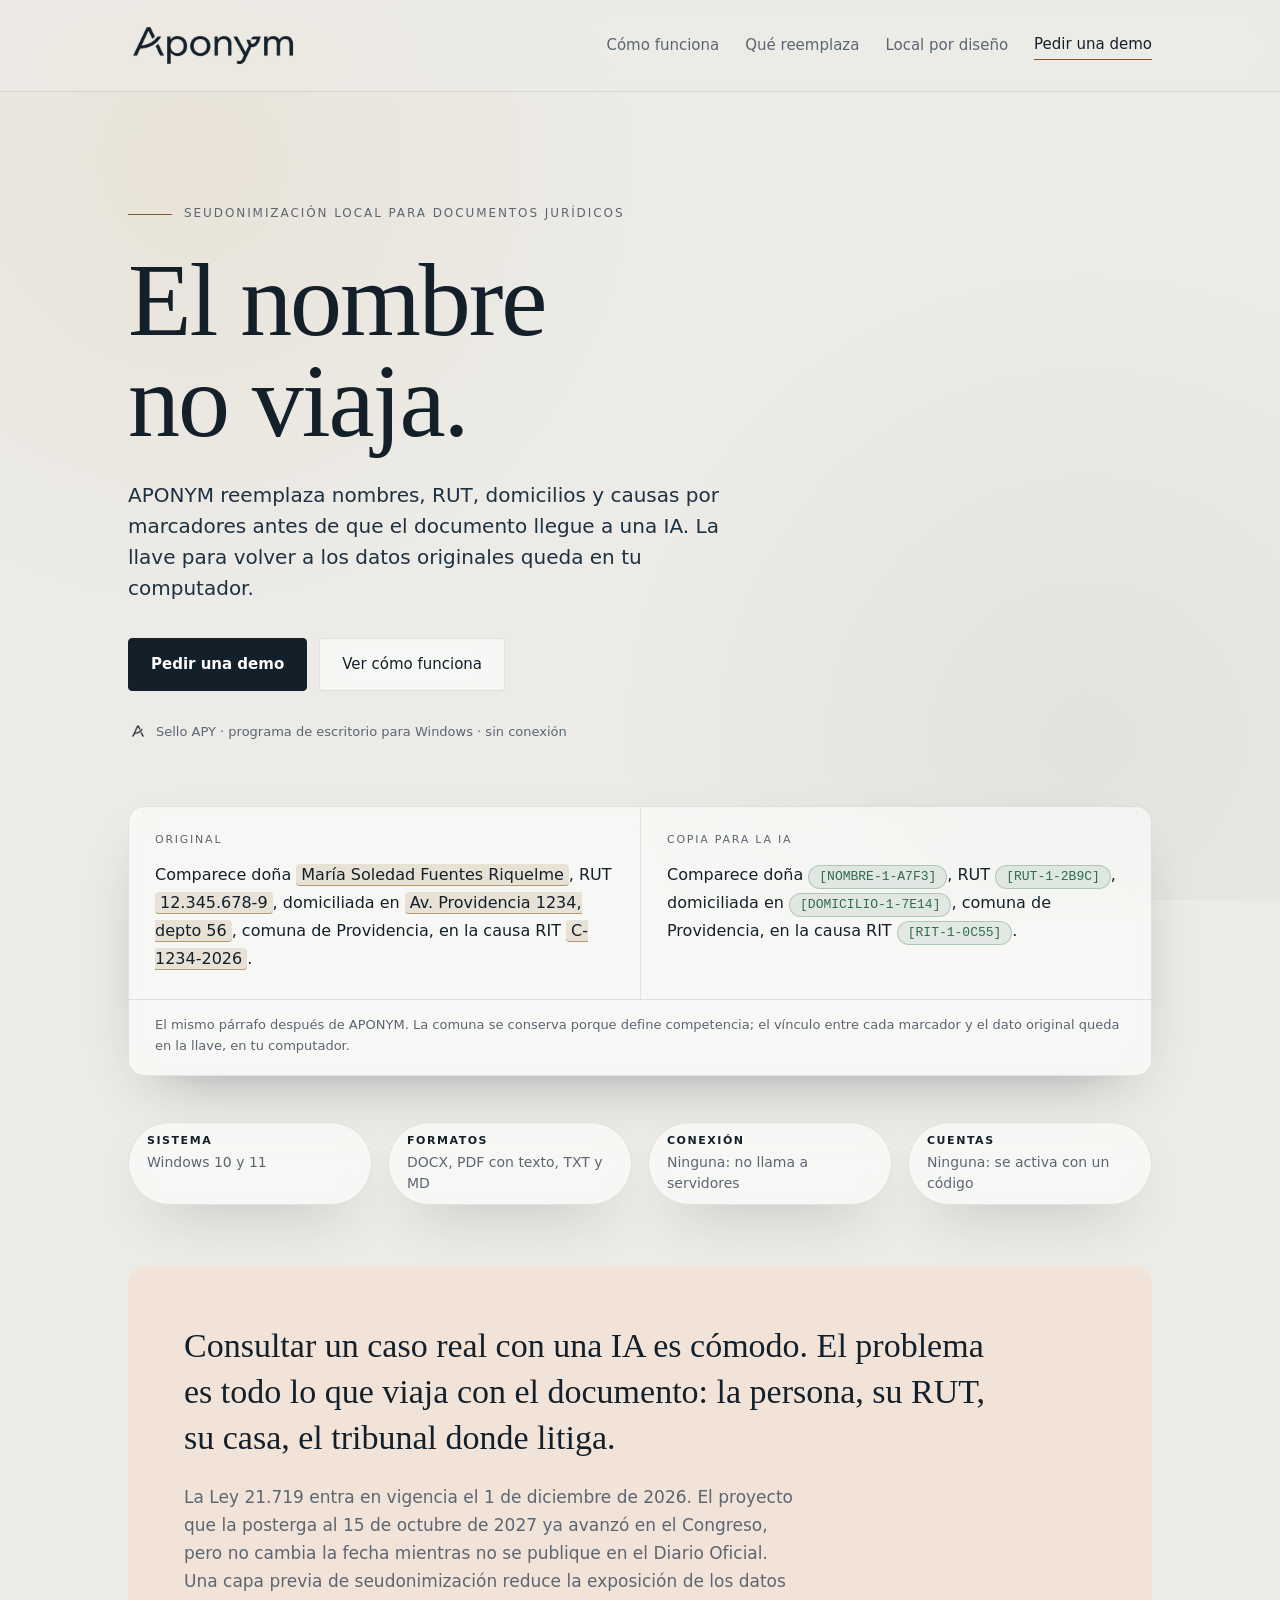
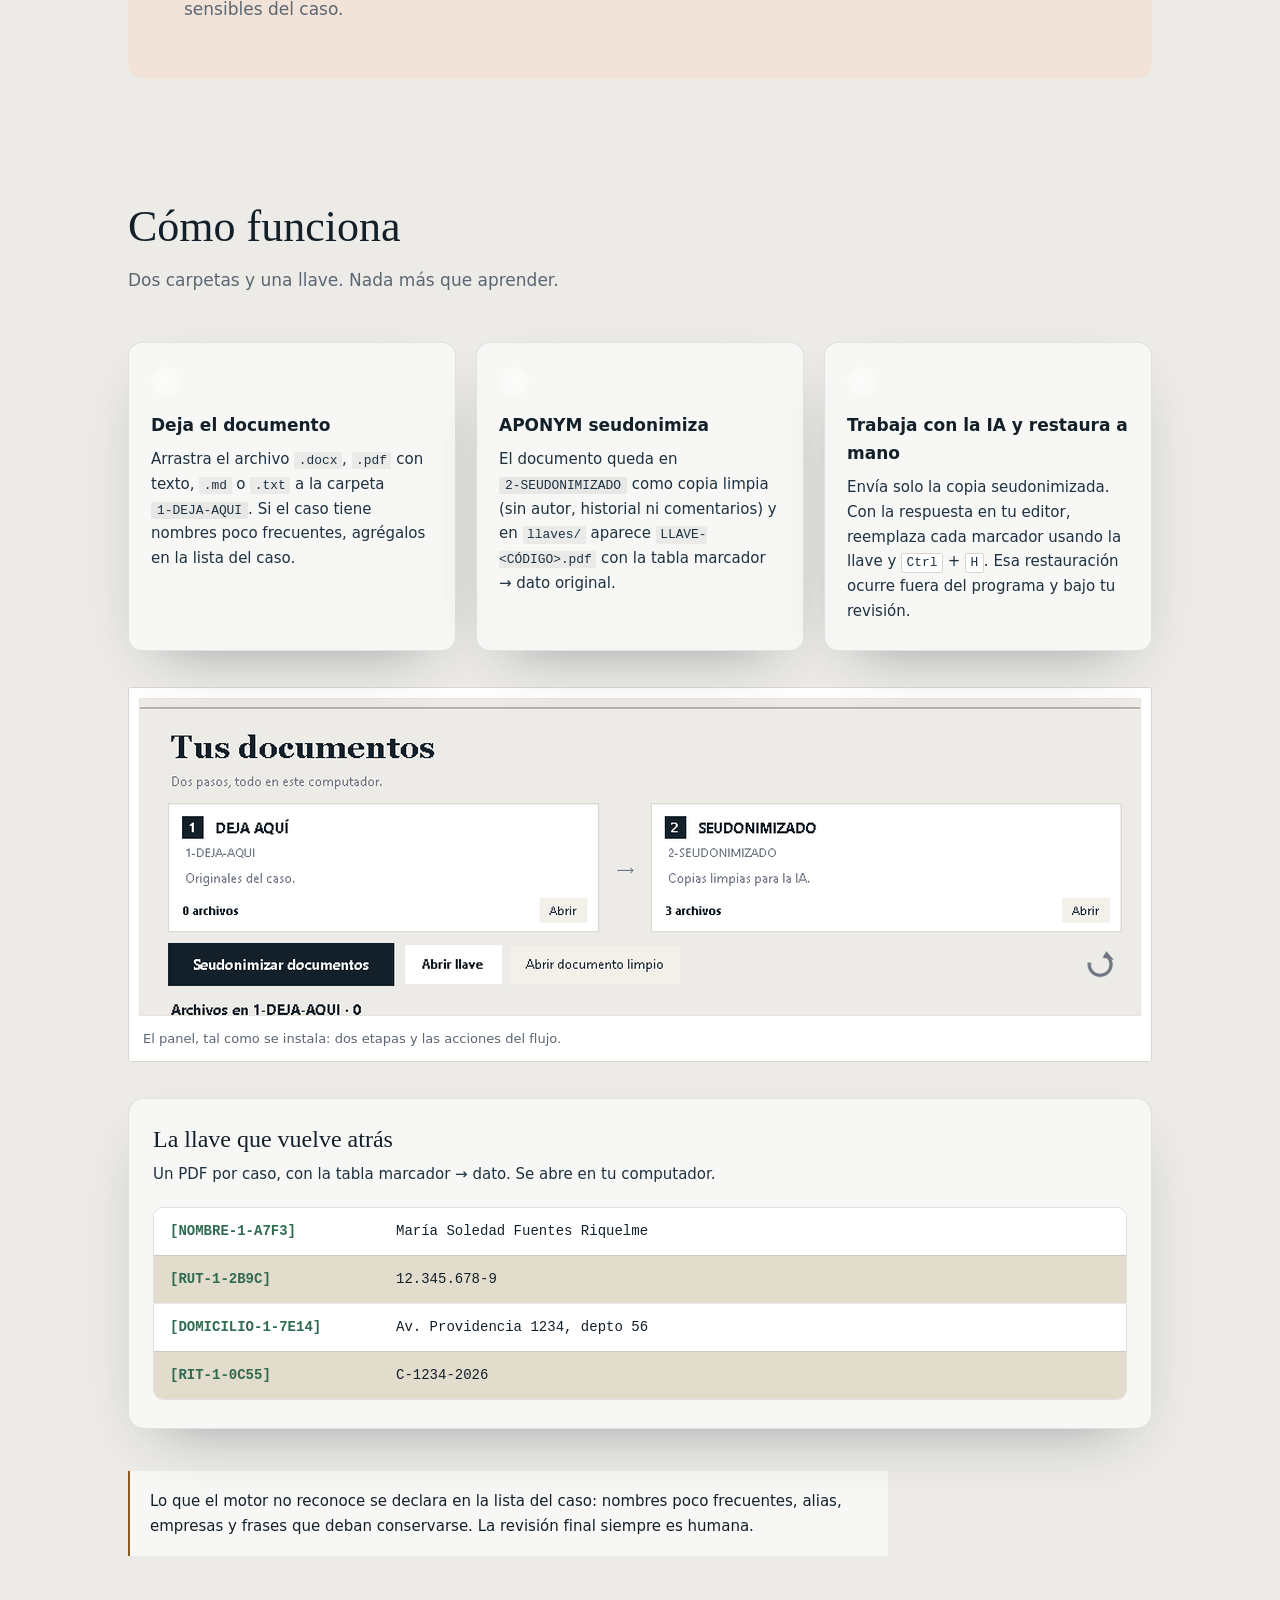
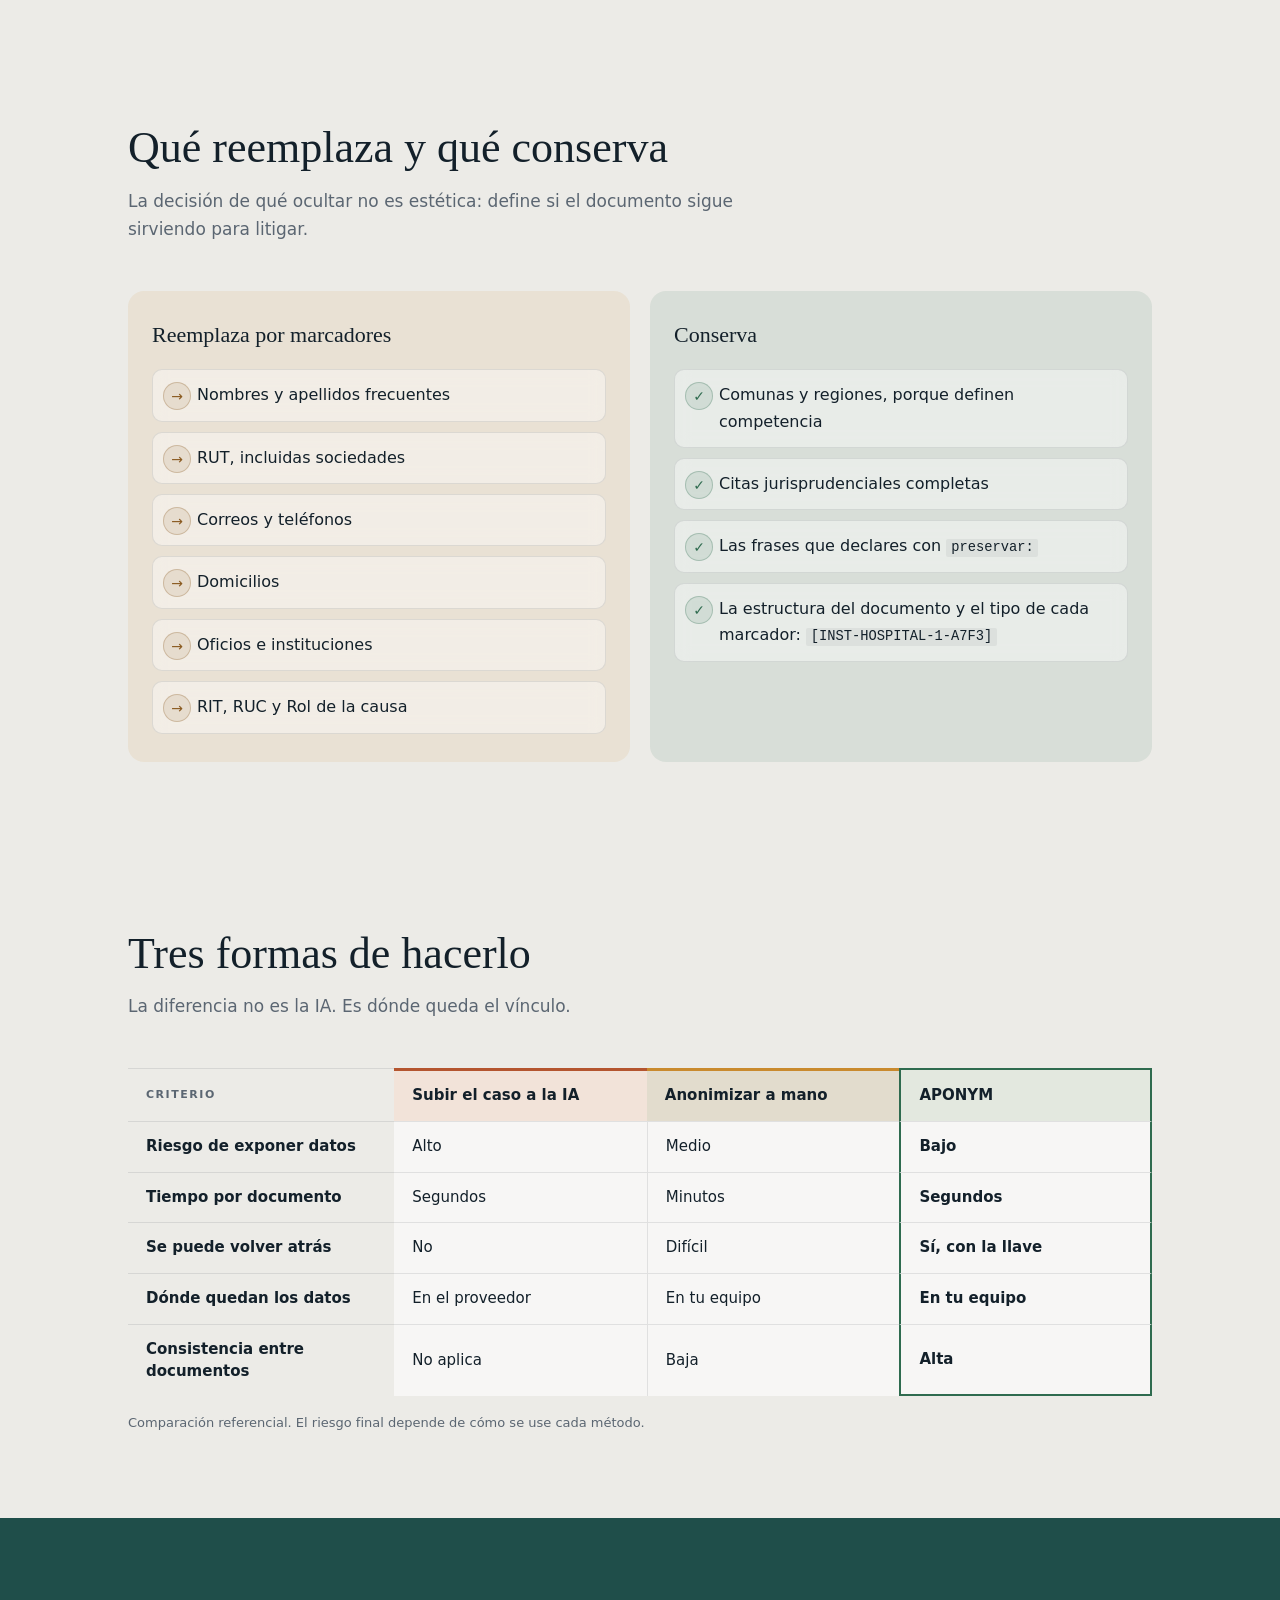
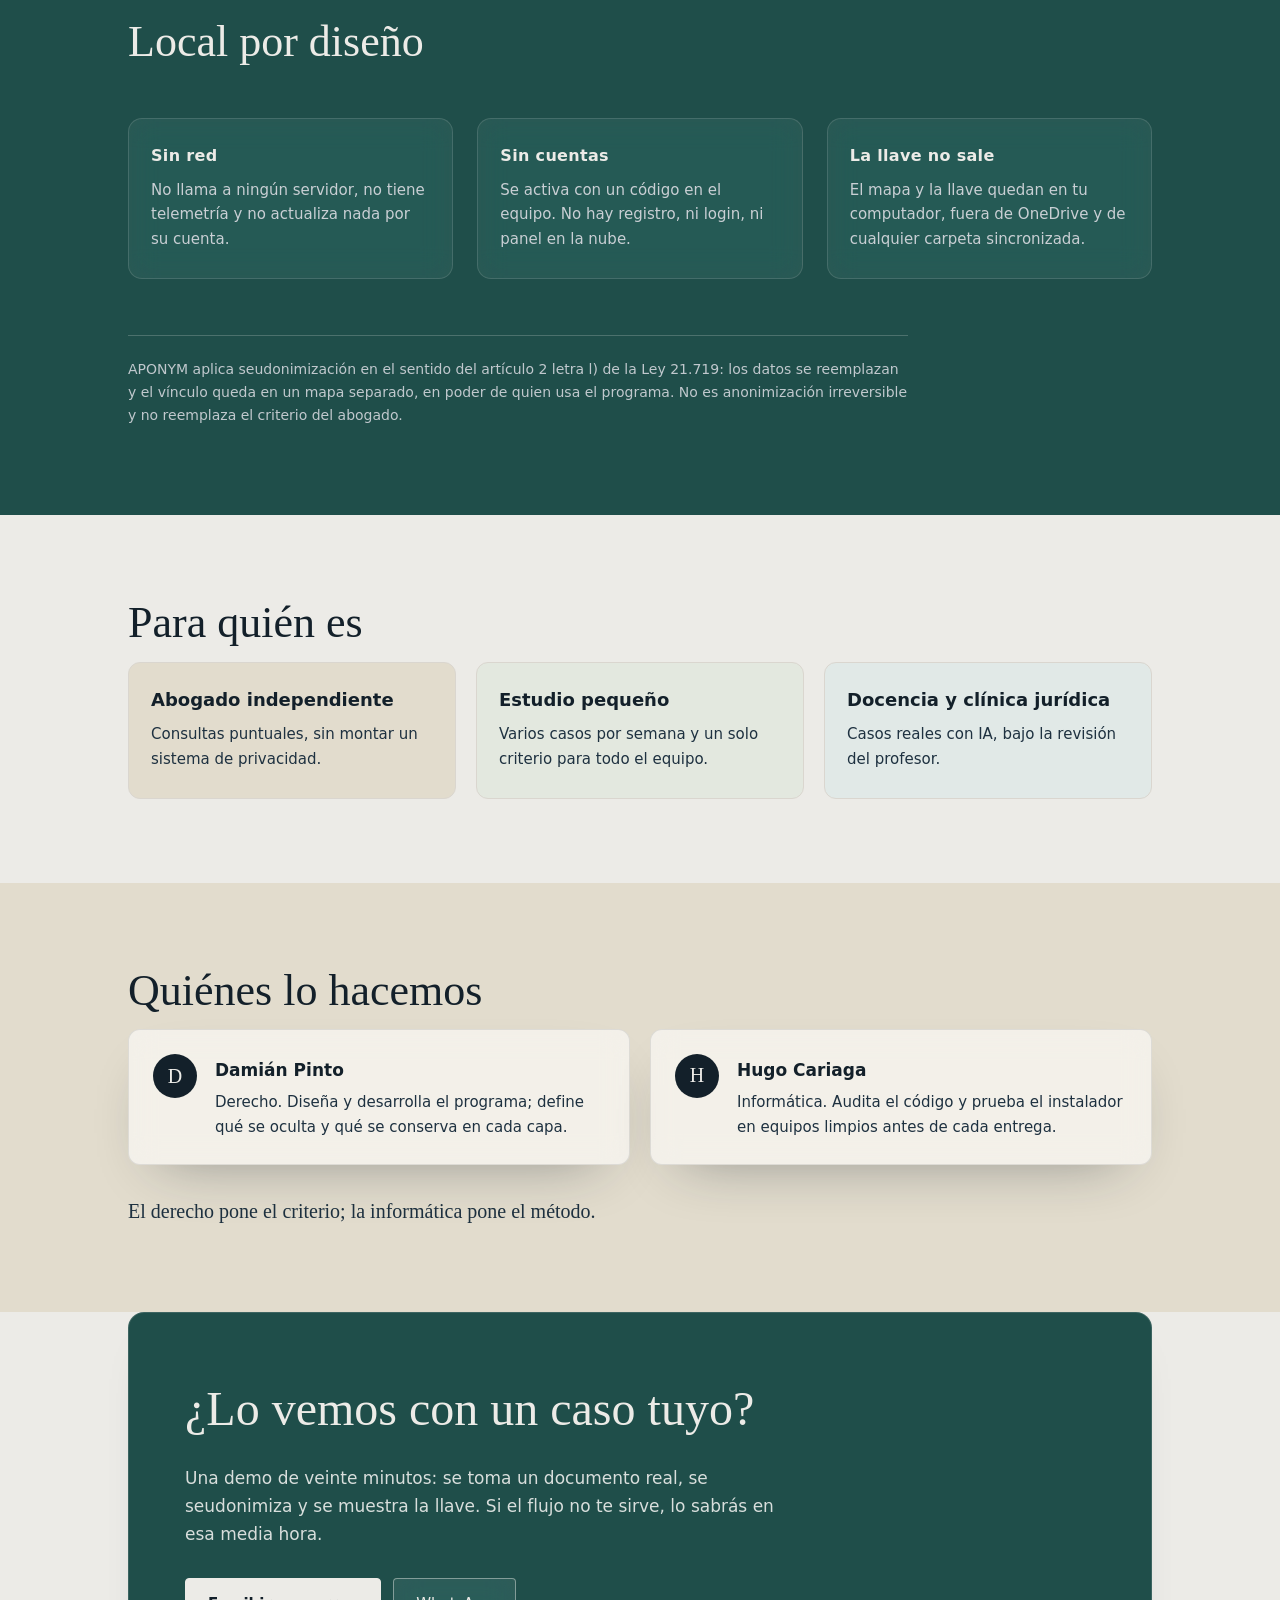
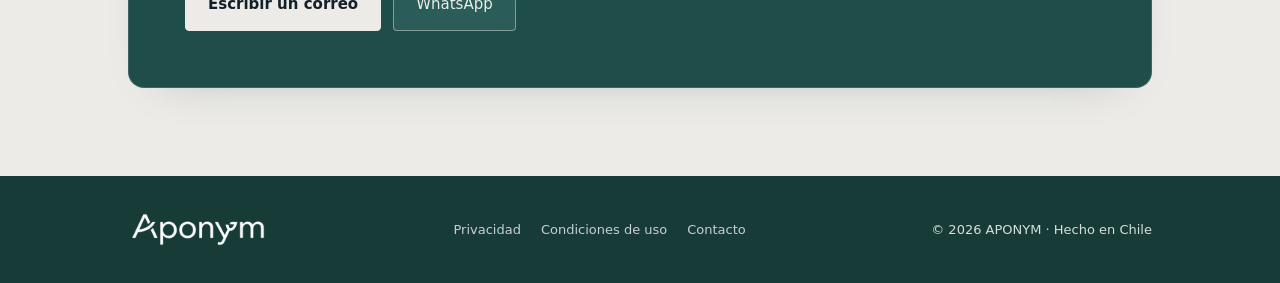
==== commit a1b3c5ae: "Lleva el color al fondo y neutraliza el primer plano" ====
--- a/index.html
+++ b/index.html
@@ -43,7 +43,7 @@
     <!-- 1. Hero -->
     <section class="hero contenedor">
       <p class="eyebrow"><span class="eyebrow__linea" aria-hidden="true"></span> Seudonimización local para documentos jurídicos</p>
-      <h1 class="hero__titulo">El nombre<br><span class="hero__resaltado">no viaja</span>.</h1>
+      <h1 class="hero__titulo">El nombre<br>no viaja.</h1>
       <p class="hero__bajada">
         APONYM reemplaza nombres, RUT, domicilios y causas por marcadores antes de que
         el documento llegue a una IA. La llave para volver a los datos originales
@@ -292,15 +292,15 @@
     <section class="seccion contenedor" aria-labelledby="publico-titulo">
       <h2 id="publico-titulo" class="seccion__titulo">Para quién es</h2>
       <div class="publico">
-        <div class="publico__tarjeta publico__tarjeta--ocre vidrio">
+        <div class="publico__tarjeta publico__tarjeta--ocre">
           <h3>Abogado independiente</h3>
           <p>Consultas puntuales, sin montar un sistema de privacidad.</p>
         </div>
-        <div class="publico__tarjeta publico__tarjeta--verde vidrio">
+        <div class="publico__tarjeta publico__tarjeta--verde">
           <h3>Estudio pequeño</h3>
           <p>Varios casos por semana y un solo criterio para todo el equipo.</p>
         </div>
-        <div class="publico__tarjeta publico__tarjeta--teal vidrio">
+        <div class="publico__tarjeta publico__tarjeta--teal">
           <h3>Docencia y clínica jurídica</h3>
           <p>Casos reales con IA, bajo la revisión del profesor.</p>
         </div>
--- a/estilos.css
+++ b/estilos.css
@@ -15,14 +15,28 @@
   --terracota: #B4552F;
   --ocre: #C98A2E;
   --teal: #1F4E4A;
+  --teal-profundo: #173B37;
+  --teal-tinte: #E1E9E7;
   --rubor: #F2E3D9;
   --arena: #E2DCCD;
   --salvia: #E3E8DF;
+
+  /* Texto y bordes sobre fondos oscuros */
+  --texto-sobre-oscuro: #ECEBE7;
+  --texto-sobre-oscuro-claro: #D8DEDC;
+  --texto-sobre-oscuro-suave: #C9CFD4;
+  --texto-sobre-oscuro-medio: #C0C8CD;
+  --texto-sobre-oscuro-tenue: #AEB7BE;
+  --borde-sobre-oscuro: rgba(236, 235, 231, .14);
+  --borde-sobre-oscuro-medio: rgba(236, 235, 231, .22);
+  --borde-sobre-oscuro-fuerte: rgba(236, 235, 231, .45);
+  --vidrio-cabecera: rgba(236, 235, 231, .72);
 
   --vidrio: rgba(255, 255, 255, .58);
   --vidrio-oscuro: rgba(255, 255, 255, .06);
   --vidrio-borde: rgba(19, 32, 42, .10);
   --sombra: 0 24px 60px -32px rgba(19, 32, 42, .45);
+  --sombra-panel: 0 18px 44px -34px rgba(19, 32, 42, .34);
   --blur: 14px;
   --radio: 12px;
 
@@ -41,7 +55,7 @@
   margin: 0;
   background-color: var(--fondo);
   background-image:
-    radial-gradient(640px circle at 15% 18%, rgba(201, 138, 46, .12), transparent 70%),
+    radial-gradient(640px circle at 15% 18%, rgba(201, 138, 46, .08), transparent 70%),
     radial-gradient(680px circle at 85% 82%, rgba(47, 107, 79, .06), transparent 70%);
   background-attachment: fixed;
   color: var(--tinta);
@@ -111,7 +125,7 @@
   position: sticky;
   top: 0;
   z-index: 50;
-  background: rgba(236, 235, 231, .72);
+  background: var(--vidrio-cabecera);
   border-bottom: 1px solid var(--vidrio-borde);
   -webkit-backdrop-filter: blur(var(--blur)) saturate(120%);
   backdrop-filter: blur(var(--blur)) saturate(120%);
@@ -522,7 +536,7 @@
 
 .banda {
   background: var(--teal);
-  color: #ECEBE7;
+  color: var(--texto-sobre-oscuro);
   padding: 88px 0;
 }
 
@@ -541,7 +555,7 @@
 
 .vidrio--oscuro {
   background: var(--vidrio-oscuro);
-  border: 1px solid rgba(236, 235, 231, .14);
+  border: 1px solid var(--borde-sobre-oscuro);
   border-radius: 14px;
   padding: 24px 22px 26px;
   -webkit-backdrop-filter: blur(var(--blur)) saturate(120%);
@@ -556,15 +570,15 @@
 
 .banda__grid p {
   margin: 0;
-  color: #C9CFD4;
+  color: var(--texto-sobre-oscuro-suave);
   font-size: 15px;
 }
 
 .banda__nota {
   margin: 56px 0 0;
   padding-top: 22px;
-  border-top: 1px solid rgba(236, 235, 231, 0.22);
-  color: #C0C8CD;
+  border-top: 1px solid var(--borde-sobre-oscuro-medio);
+  color: var(--texto-sobre-oscuro-medio);
   font-size: 14px;
   max-width: 780px;
 }
@@ -590,7 +604,7 @@
   height: 44px;
   border-radius: 50%;
   background: var(--tinta);
-  color: #ECEBE7;
+  color: var(--texto-sobre-oscuro);
   font-family: var(--serif);
   font-size: 20px;
   display: flex;
@@ -640,8 +654,8 @@
 /* ---------- pie ---------- */
 
 .pie {
-  background: var(--tinta);
-  color: #AEB7BE;
+  background: var(--teal-profundo);
+  color: var(--texto-sobre-oscuro-claro);
   padding: 34px 0;
 }
 
@@ -655,19 +669,12 @@
 }
 
 .pie__nav { display: flex; gap: 20px; }
-.pie__nav a { color: #C9CFD4; text-decoration: none; }
-.pie__nav a:hover { color: #fff; }
+.pie__nav a { color: var(--texto-sobre-oscuro-suave); text-decoration: none; }
+.pie__nav a:hover { color: var(--texto-sobre-oscuro); }
 
 .pie__legal { margin: 0; }
 
 /* ---------- capa de color: el expediente anotado ---------- */
-
-.hero__resaltado {
-  background: linear-gradient(transparent 58%, rgba(201, 138, 46, .34) 58%, rgba(201, 138, 46, .34) 90%, transparent 90%);
-  padding: 0 .06em;
-  -webkit-box-decoration-break: clone;
-  box-decoration-break: clone;
-}
 
 .problema {
   width: calc(100% - 56px);
@@ -678,16 +685,10 @@
   border-radius: 16px;
 }
 
-.paso { border-top-width: 3px; }
-.paso:nth-child(1) { border-top-color: var(--arena); }
-.paso:nth-child(2) { border-top-color: var(--ocre); }
-.paso:nth-child(3) { border-top-color: var(--verde); }
-
 .paso__numero {
-  background: var(--ocre);
-  border-color: transparent;
+  background: transparent;
   color: var(--tinta);
-  font-weight: 600;
+  font-weight: 500;
 }
 
 .columna {
@@ -703,26 +704,27 @@
 
 .contacto {
   background: var(--teal);
-  border-color: rgba(236, 235, 231, .14);
-  color: #ECEBE7;
+  border-color: var(--borde-sobre-oscuro);
+  color: var(--texto-sobre-oscuro);
+  box-shadow: var(--sombra-panel);
   -webkit-backdrop-filter: none;
   backdrop-filter: none;
 }
 
-.contacto__texto { color: #D8DEDC; }
+.contacto__texto { color: var(--texto-sobre-oscuro-claro); }
 
 .contacto .boton:not(.boton--fantasma) {
-  background: var(--ocre);
-  border-color: var(--ocre);
+  background: var(--fondo);
+  border-color: var(--fondo);
   color: var(--tinta);
 }
 
-.contacto .boton:not(.boton--fantasma):hover { background: #D69A3E; }
+.contacto .boton:not(.boton--fantasma):hover { background: var(--papel); }
 
 .contacto .boton--fantasma {
   background: rgba(255, 255, 255, .08);
-  border-color: rgba(236, 235, 231, .45);
-  color: #ECEBE7;
+  border-color: var(--borde-sobre-oscuro-fuerte);
+  color: var(--texto-sobre-oscuro);
   box-shadow: none;
 }
 
@@ -869,12 +871,13 @@
 
 .publico__tarjeta {
   padding: 22px 22px 26px;
-  border-top-width: 4px;
-}
-
-.publico__tarjeta--ocre { border-top-color: var(--ocre); }
-.publico__tarjeta--verde { border-top-color: var(--verde); }
-.publico__tarjeta--teal { border-top-color: var(--teal); }
+  border: 1px solid var(--borde);
+  border-radius: var(--radio);
+}
+
+.publico__tarjeta--ocre { background: var(--arena); }
+.publico__tarjeta--verde { background: var(--salvia); }
+.publico__tarjeta--teal { background: var(--teal-tinte); }
 
 .publico__tarjeta h3 { margin: 0 0 8px; font-size: 18px; }
 .publico__tarjeta p { margin: 0; font-size: 15px; color: var(--tinta-suave); }
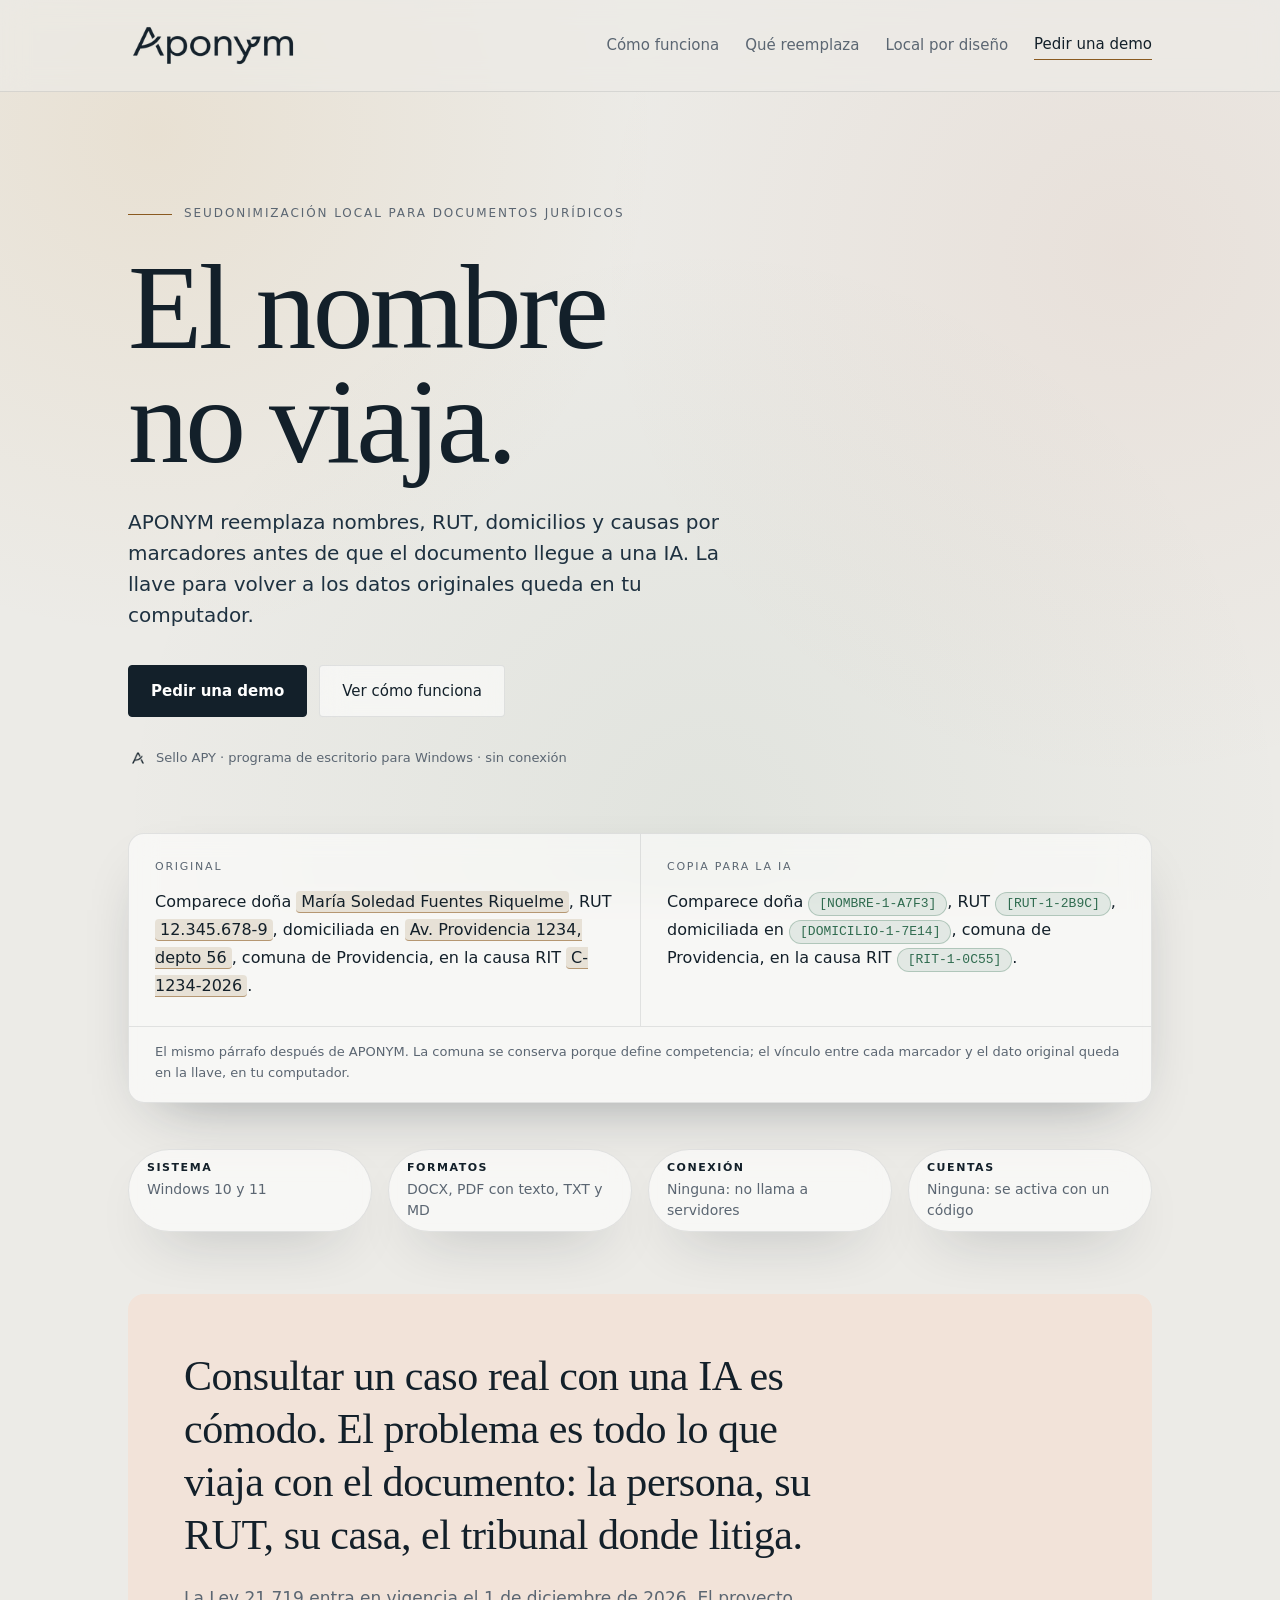
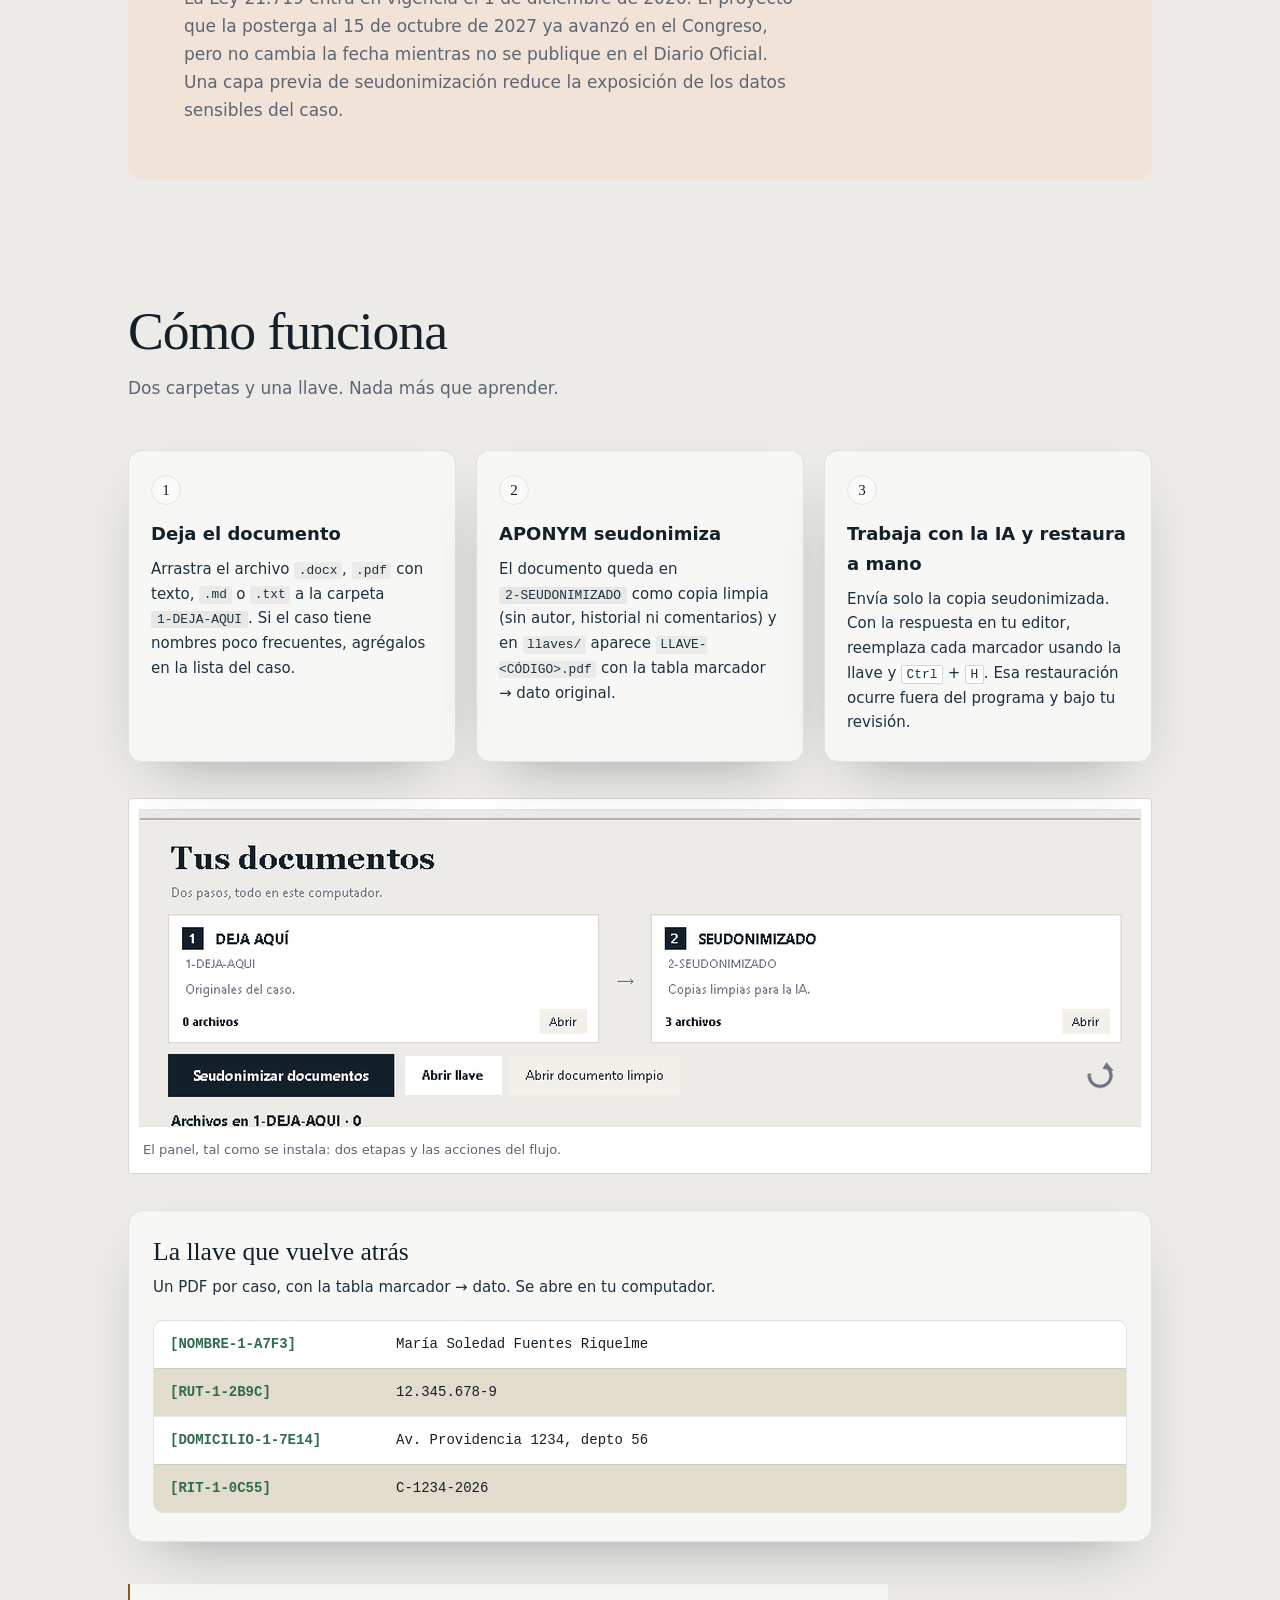
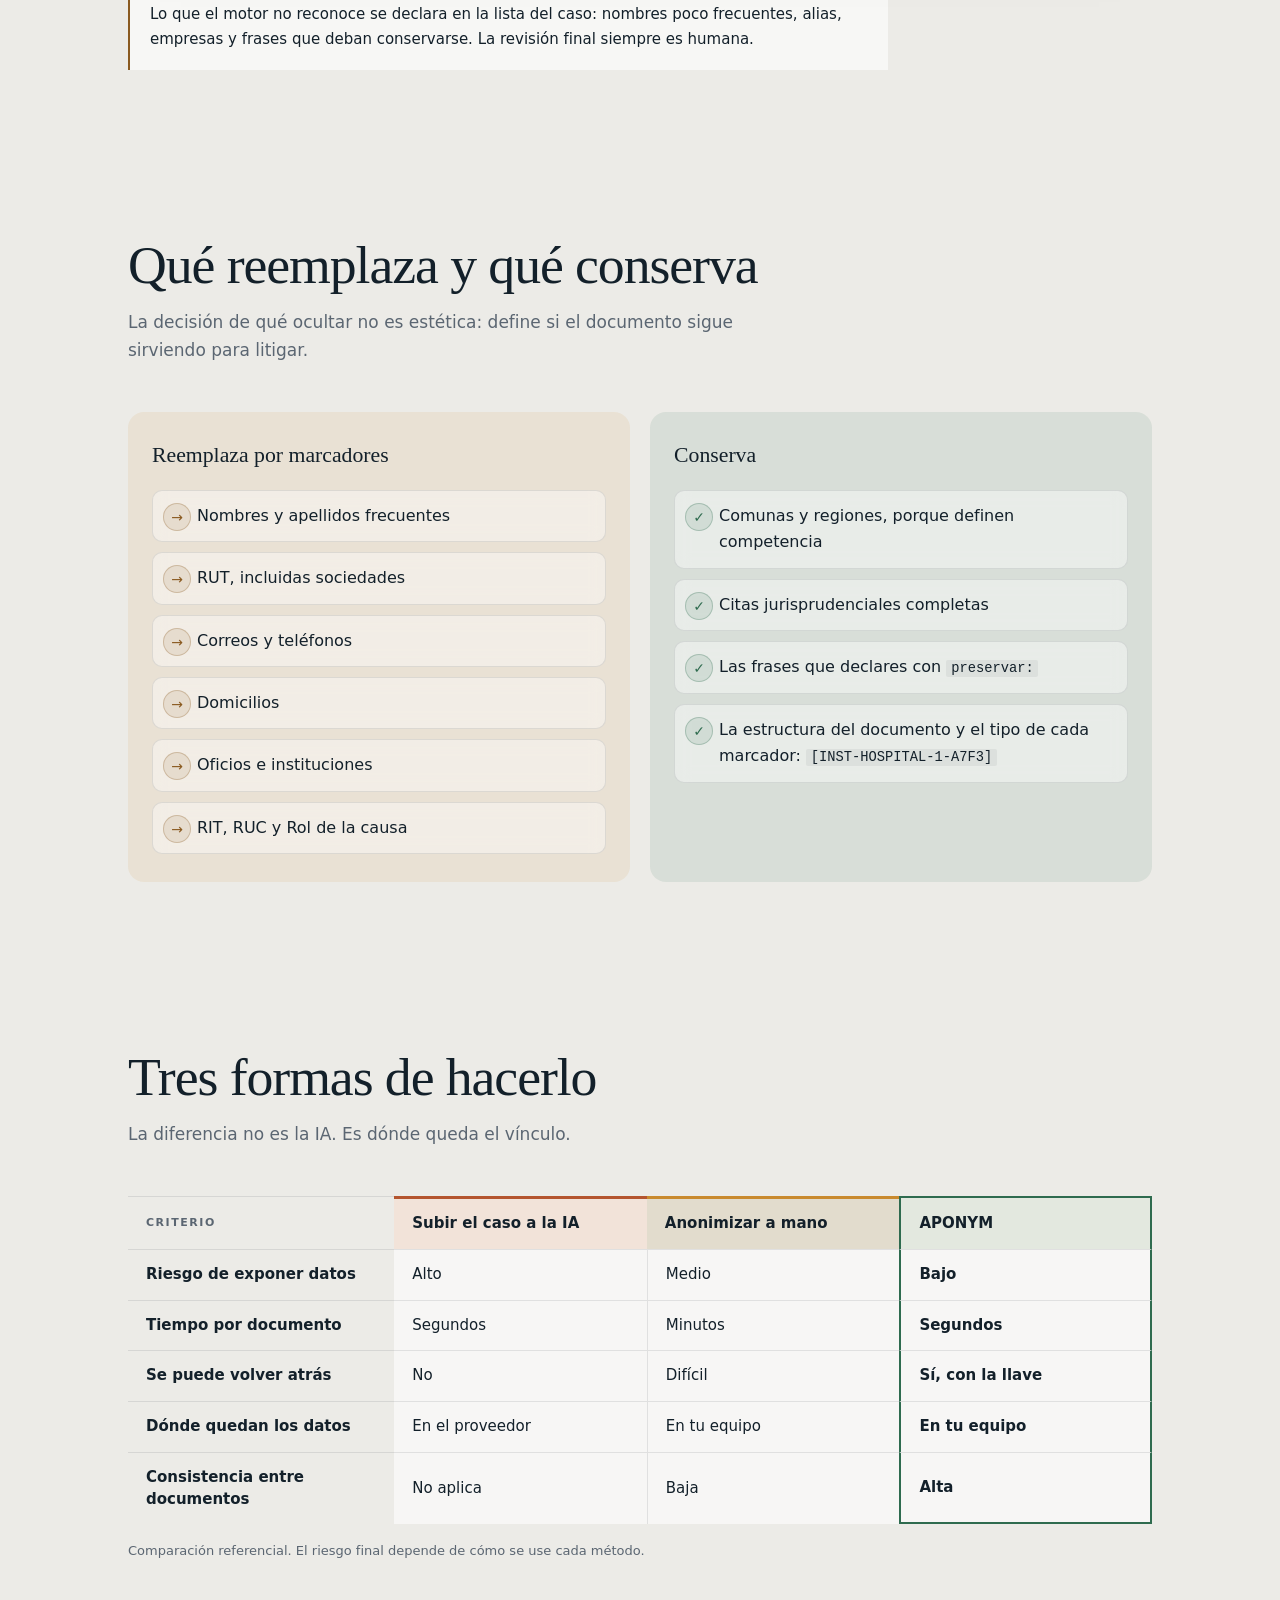
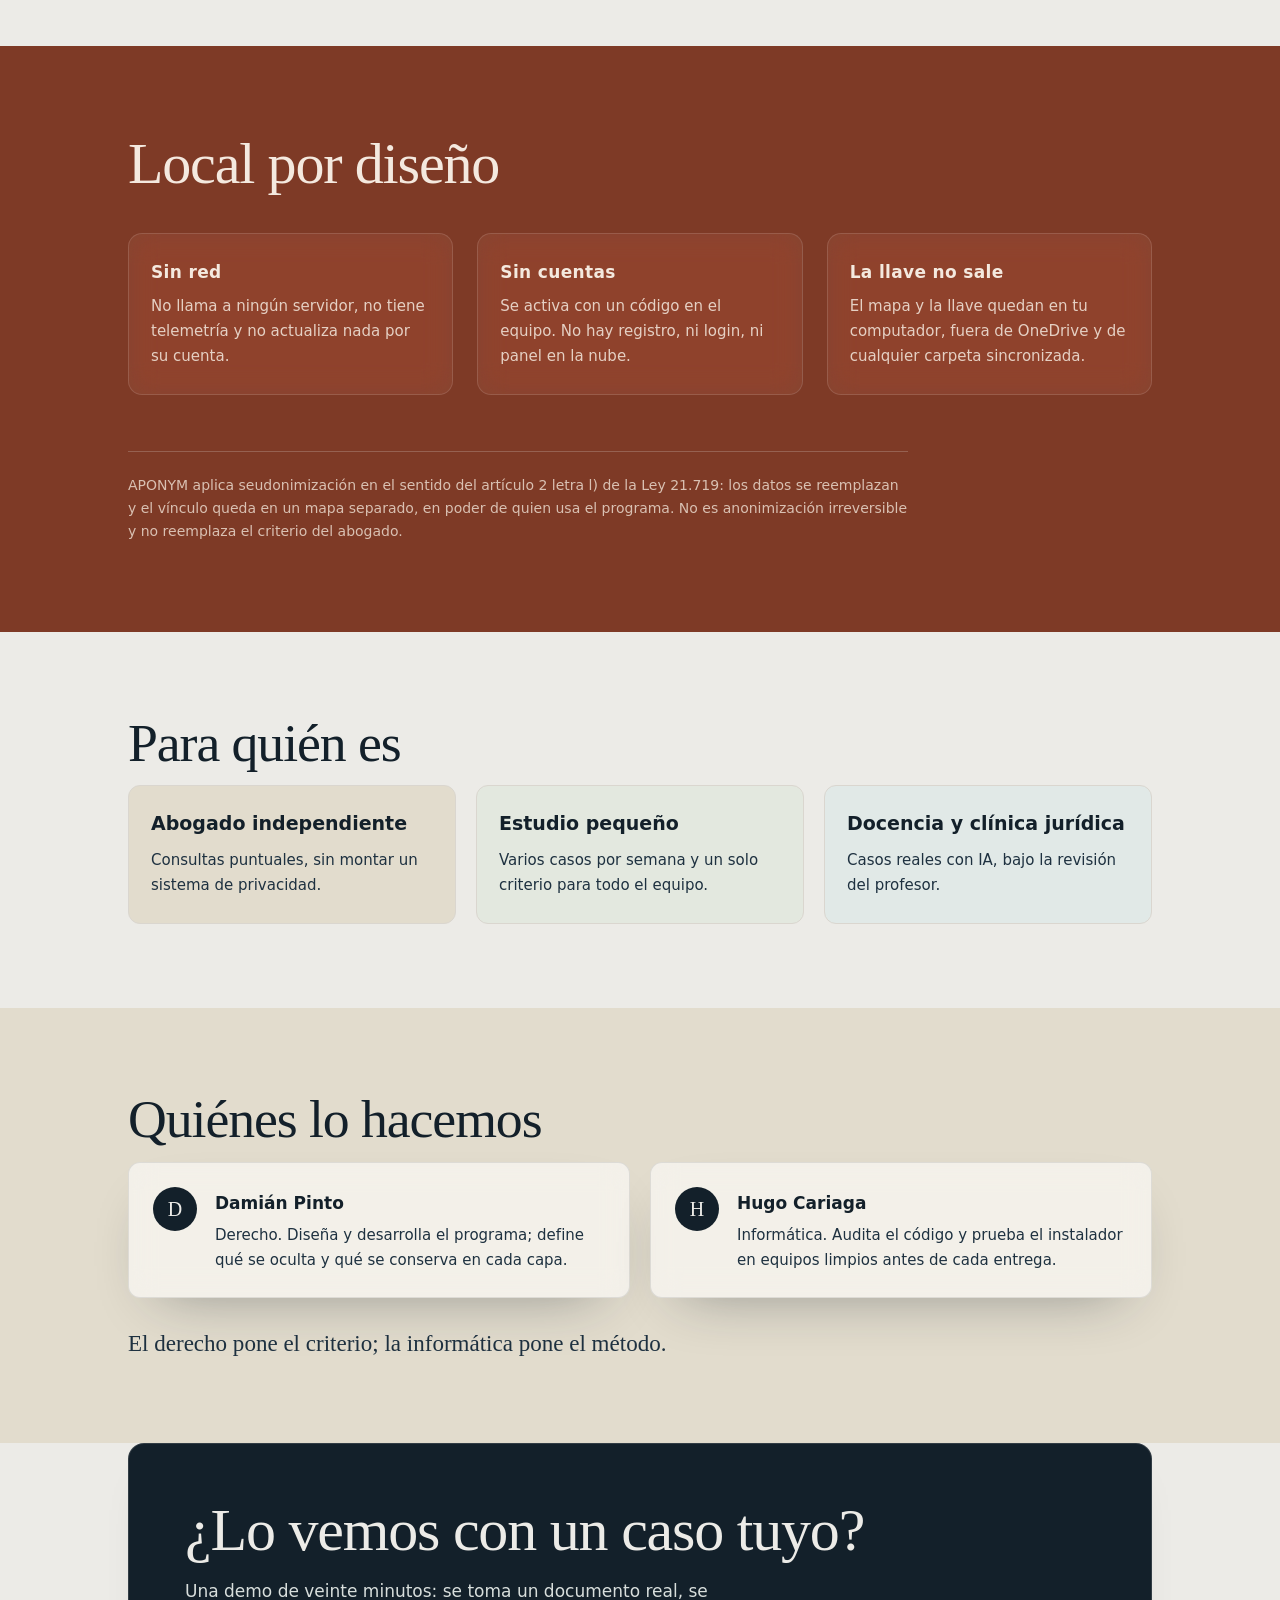
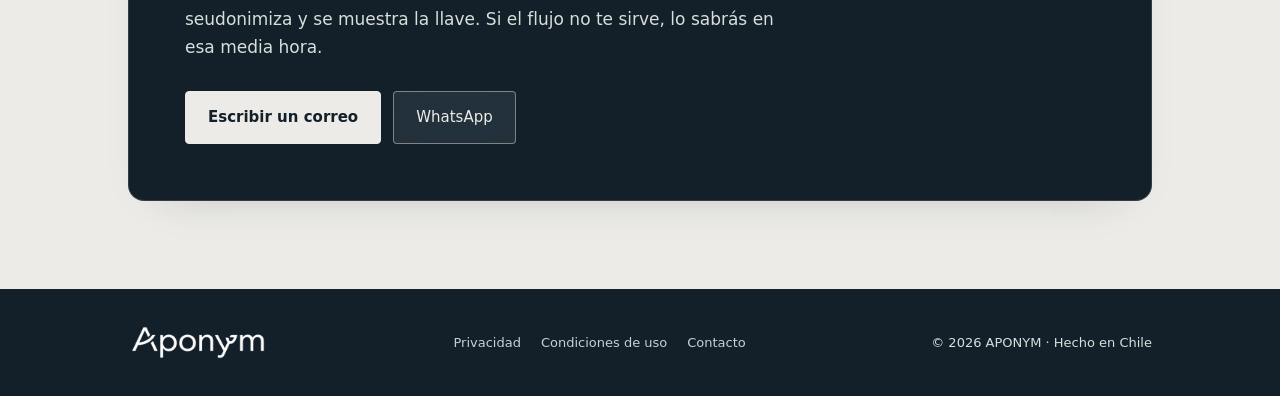
==== commit da4a4927: "Ajusta escala tipográfica y vista móvil" ====
--- a/index.html
+++ b/index.html
@@ -158,7 +158,10 @@
 
       <div class="captura">
         <figure class="captura__marco">
-          <img src="assets/panel.png" alt="Panel de APONYM en Windows con las dos etapas del flujo y la fila de acciones." width="1000" height="316" loading="lazy">
+          <picture>
+            <source media="(max-width: 640px)" srcset="assets/panel-mobile.png">
+            <img src="assets/panel.png" alt="Panel de APONYM en Windows con las dos etapas del flujo y la fila de acciones." width="1000" height="316" loading="lazy" decoding="async">
+          </picture>
           <figcaption>El panel, tal como se instala: dos etapas y las acciones del flujo.</figcaption>
         </figure>
       </div>
--- a/estilos.css
+++ b/estilos.css
@@ -13,9 +13,11 @@
   --ambar: #8A5A20;
   --verde: #2F6B4F;
   --terracota: #B4552F;
+  --terracota-profunda: #7E3A26;
+  --texto-sobre-terracota: #F4E9DF;
+  --texto-sobre-terracota-suave: #E5D0C4;
+  --texto-sobre-terracota-tenue: #D9C0B2;
   --ocre: #C98A2E;
-  --teal: #1F4E4A;
-  --teal-profundo: #173B37;
   --teal-tinte: #E1E9E7;
   --rubor: #F2E3D9;
   --arena: #E2DCCD;
@@ -25,8 +27,6 @@
   --texto-sobre-oscuro: #ECEBE7;
   --texto-sobre-oscuro-claro: #D8DEDC;
   --texto-sobre-oscuro-suave: #C9CFD4;
-  --texto-sobre-oscuro-medio: #C0C8CD;
-  --texto-sobre-oscuro-tenue: #AEB7BE;
   --borde-sobre-oscuro: rgba(236, 235, 231, .14);
   --borde-sobre-oscuro-medio: rgba(236, 235, 231, .22);
   --borde-sobre-oscuro-fuerte: rgba(236, 235, 231, .45);
@@ -51,12 +51,15 @@
 
 html { scroll-behavior: smooth; }
 
+[id] { scroll-margin-top: 96px; }
+
 body {
   margin: 0;
   background-color: var(--fondo);
   background-image:
-    radial-gradient(640px circle at 15% 18%, rgba(201, 138, 46, .08), transparent 70%),
-    radial-gradient(680px circle at 85% 82%, rgba(47, 107, 79, .06), transparent 70%);
+    radial-gradient(720px circle at 12% 15%, rgba(201, 138, 46, .11), transparent 70%),
+    radial-gradient(760px circle at 88% 28%, rgba(180, 85, 47, .07), transparent 70%),
+    radial-gradient(820px circle at 55% 92%, rgba(47, 107, 79, .06), transparent 72%);
   background-attachment: fixed;
   color: var(--tinta);
   font-family: var(--sans);
@@ -189,10 +192,11 @@
 .hero__titulo {
   font-family: var(--serif);
   font-weight: 400;
-  font-size: clamp(52px, 8.6vw, 104px);
-  line-height: 0.97;
-  letter-spacing: -0.02em;
+  font-size: clamp(48px, 9.5vw, 124px);
+  line-height: 0.94;
+  letter-spacing: -0.03em;
   margin: 0 0 28px;
+  text-wrap: balance;
 }
 
 .hero__bajada {
@@ -376,9 +380,11 @@
 .problema__texto {
   max-width: 820px;
   font-family: var(--serif);
-  font-size: clamp(24px, 3vw, 34px);
-  line-height: 1.35;
+  font-size: clamp(26px, 3.4vw, 42px);
+  line-height: 1.26;
+  letter-spacing: -0.01em;
   margin: 0 0 22px;
+  text-wrap: balance;
 }
 
 .problema__nota {
@@ -394,9 +400,11 @@
 .seccion__titulo {
   font-family: var(--serif);
   font-weight: 400;
-  font-size: clamp(30px, 3.6vw, 44px);
-  line-height: 1.1;
+  font-size: clamp(32px, 4.2vw, 54px);
+  line-height: 1.04;
+  letter-spacing: -0.02em;
   margin: 0 0 14px;
+  text-wrap: balance;
 }
 
 .seccion__bajada {
@@ -450,7 +458,7 @@
 }
 
 .paso__titulo {
-  font-size: 17px;
+  font-size: 18px;
   margin: 0 0 8px;
 }
 
@@ -479,7 +487,7 @@
 .columna__titulo {
   font-family: var(--serif);
   font-weight: 400;
-  font-size: 22px;
+  font-size: clamp(20px, 1.7vw, 24px);
   margin: 0 0 16px;
 }
 
@@ -535,16 +543,19 @@
 /* ---------- banda oscura ---------- */
 
 .banda {
-  background: var(--teal);
-  color: var(--texto-sobre-oscuro);
+  background: var(--terracota-profunda);
+  color: var(--texto-sobre-terracota);
   padding: 88px 0;
 }
 
 .banda__titulo {
   font-family: var(--serif);
   font-weight: 400;
-  font-size: clamp(30px, 3.6vw, 44px);
+  font-size: clamp(34px, 4.6vw, 58px);
+  line-height: 1.02;
+  letter-spacing: -0.02em;
   margin: 0 0 40px;
+  text-wrap: balance;
 }
 
 .banda__grid {
@@ -563,14 +574,14 @@
 }
 
 .banda__grid h3 {
-  font-size: 16px;
+  font-size: 17px;
   margin: 0 0 8px;
   letter-spacing: 0.02em;
 }
 
 .banda__grid p {
   margin: 0;
-  color: var(--texto-sobre-oscuro-suave);
+  color: var(--texto-sobre-terracota-suave);
   font-size: 15px;
 }
 
@@ -578,7 +589,7 @@
   margin: 56px 0 0;
   padding-top: 22px;
   border-top: 1px solid var(--borde-sobre-oscuro-medio);
-  color: var(--texto-sobre-oscuro-medio);
+  color: var(--texto-sobre-terracota-tenue);
   font-size: 14px;
   max-width: 780px;
 }
@@ -618,7 +629,8 @@
 .equipo__frase {
   margin: 30px 0 0;
   font-family: var(--serif);
-  font-size: 20px;
+  font-size: clamp(20px, 1.8vw, 26px);
+  line-height: 1.35;
   color: var(--muted);
 }
 
@@ -635,8 +647,11 @@
 .contacto__titulo {
   font-family: var(--serif);
   font-weight: 400;
-  font-size: clamp(32px, 4vw, 48px);
+  font-size: clamp(34px, 4.8vw, 60px);
+  line-height: 1.02;
+  letter-spacing: -0.02em;
   margin: 0 0 16px;
+  text-wrap: balance;
 }
 
 .contacto__texto {
@@ -654,7 +669,7 @@
 /* ---------- pie ---------- */
 
 .pie {
-  background: var(--teal-profundo);
+  background: var(--tinta);
   color: var(--texto-sobre-oscuro-claro);
   padding: 34px 0;
 }
@@ -703,7 +718,7 @@
 .equipo-seccion .equipo__frase { color: var(--tinta-suave); }
 
 .contacto {
-  background: var(--teal);
+  background: var(--tinta);
   border-color: var(--borde-sobre-oscuro);
   color: var(--texto-sobre-oscuro);
   box-shadow: var(--sombra-panel);
@@ -730,7 +745,7 @@
 
 .contacto .boton--fantasma:hover { background: rgba(255, 255, 255, .16); }
 
-.banda :focus-visible,
+.banda :focus-visible { outline-color: var(--papel); }
 .contacto :focus-visible { outline-color: var(--ocre); }
 
 .ficha__item {
@@ -753,9 +768,10 @@
 .llave__titulo {
   font-family: var(--serif);
   font-weight: 400;
-  font-size: 24px;
+  font-size: clamp(22px, 2vw, 28px);
   line-height: 1.2;
   margin: 0 0 8px;
+  text-wrap: balance;
 }
 
 .llave__bajada {
@@ -879,7 +895,7 @@
 .publico__tarjeta--verde { background: var(--salvia); }
 .publico__tarjeta--teal { background: var(--teal-tinte); }
 
-.publico__tarjeta h3 { margin: 0 0 8px; font-size: 18px; }
+.publico__tarjeta h3 { margin: 0 0 8px; font-size: 19px; }
 .publico__tarjeta p { margin: 0; font-size: 15px; color: var(--tinta-suave); }
 
 /* ---------- responsive ---------- */
@@ -920,6 +936,8 @@
   .hero__bajada { font-size: 18px; }
 
   .comparativa__lado { padding: 20px 20px 22px; }
+
+  .captura__marco img { aspect-ratio: 900 / 574; }
 
   .comparativa__texto { font-size: 15px; }
 
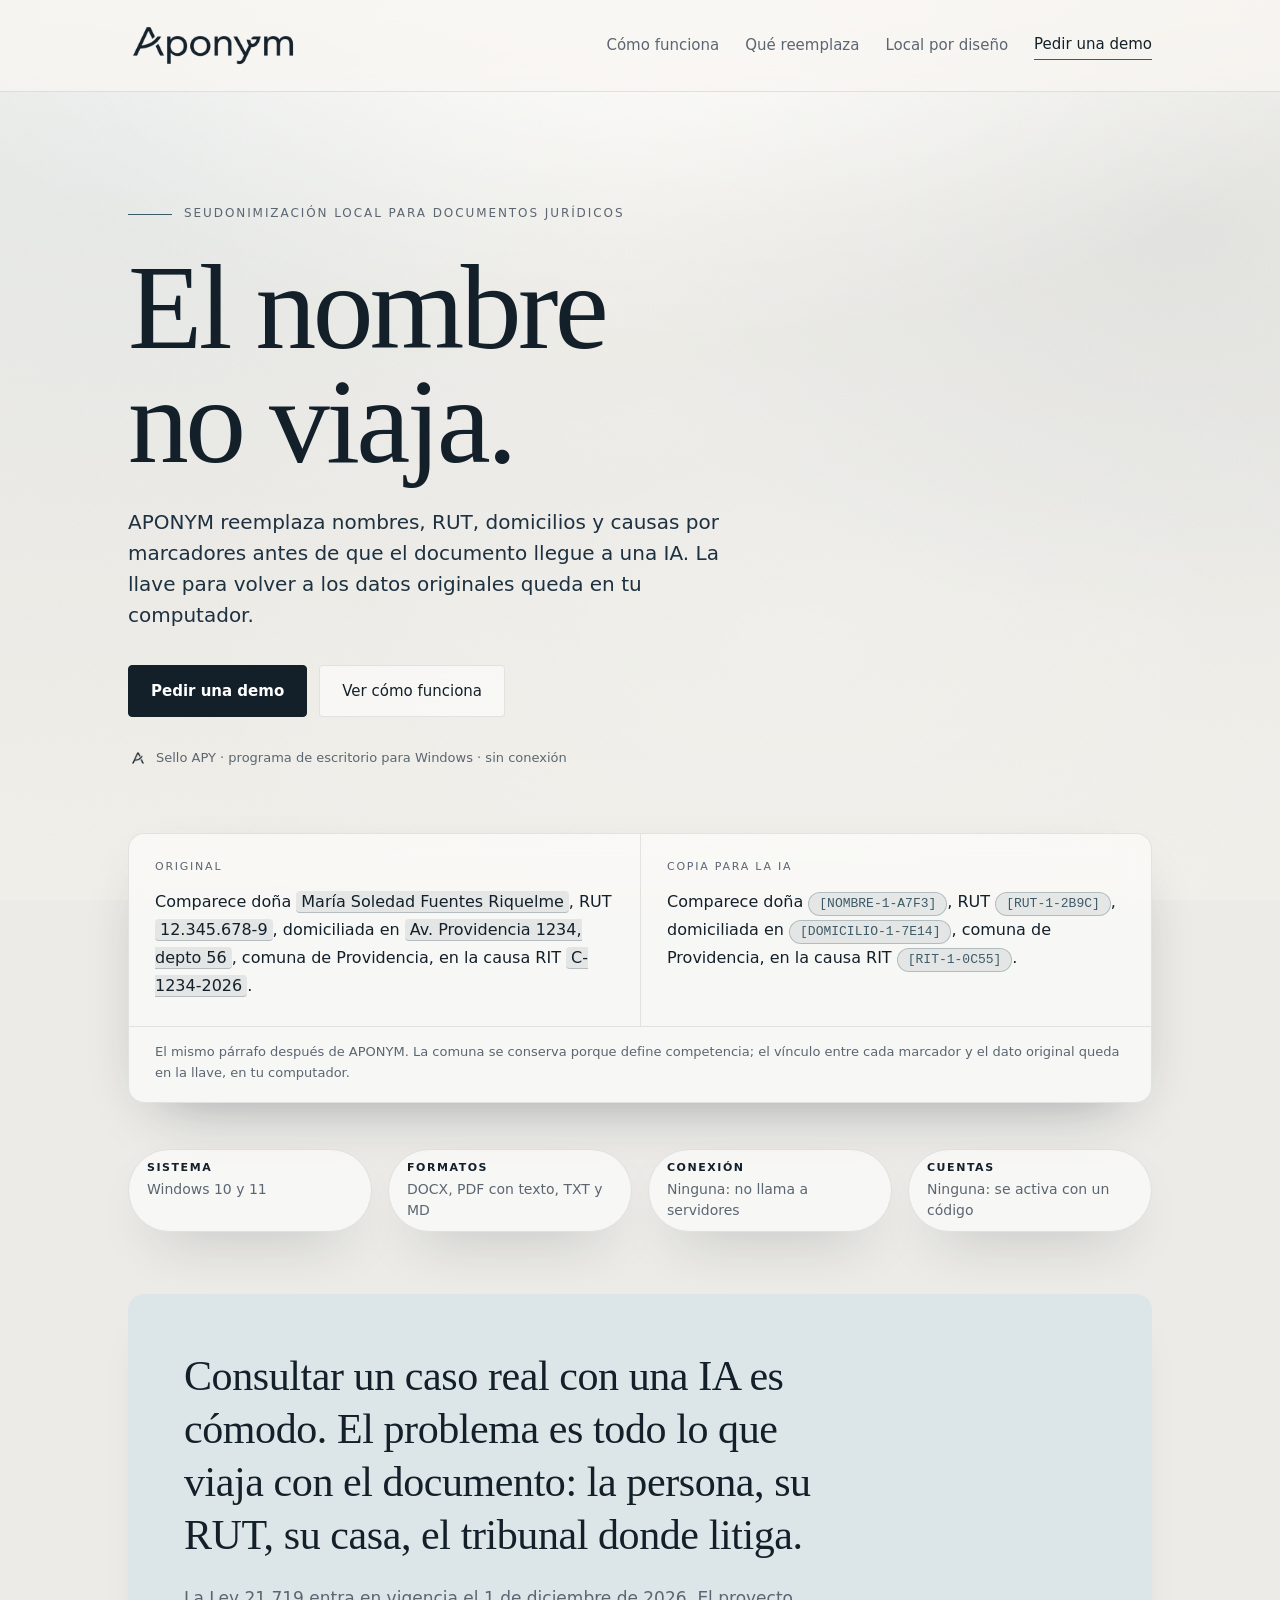
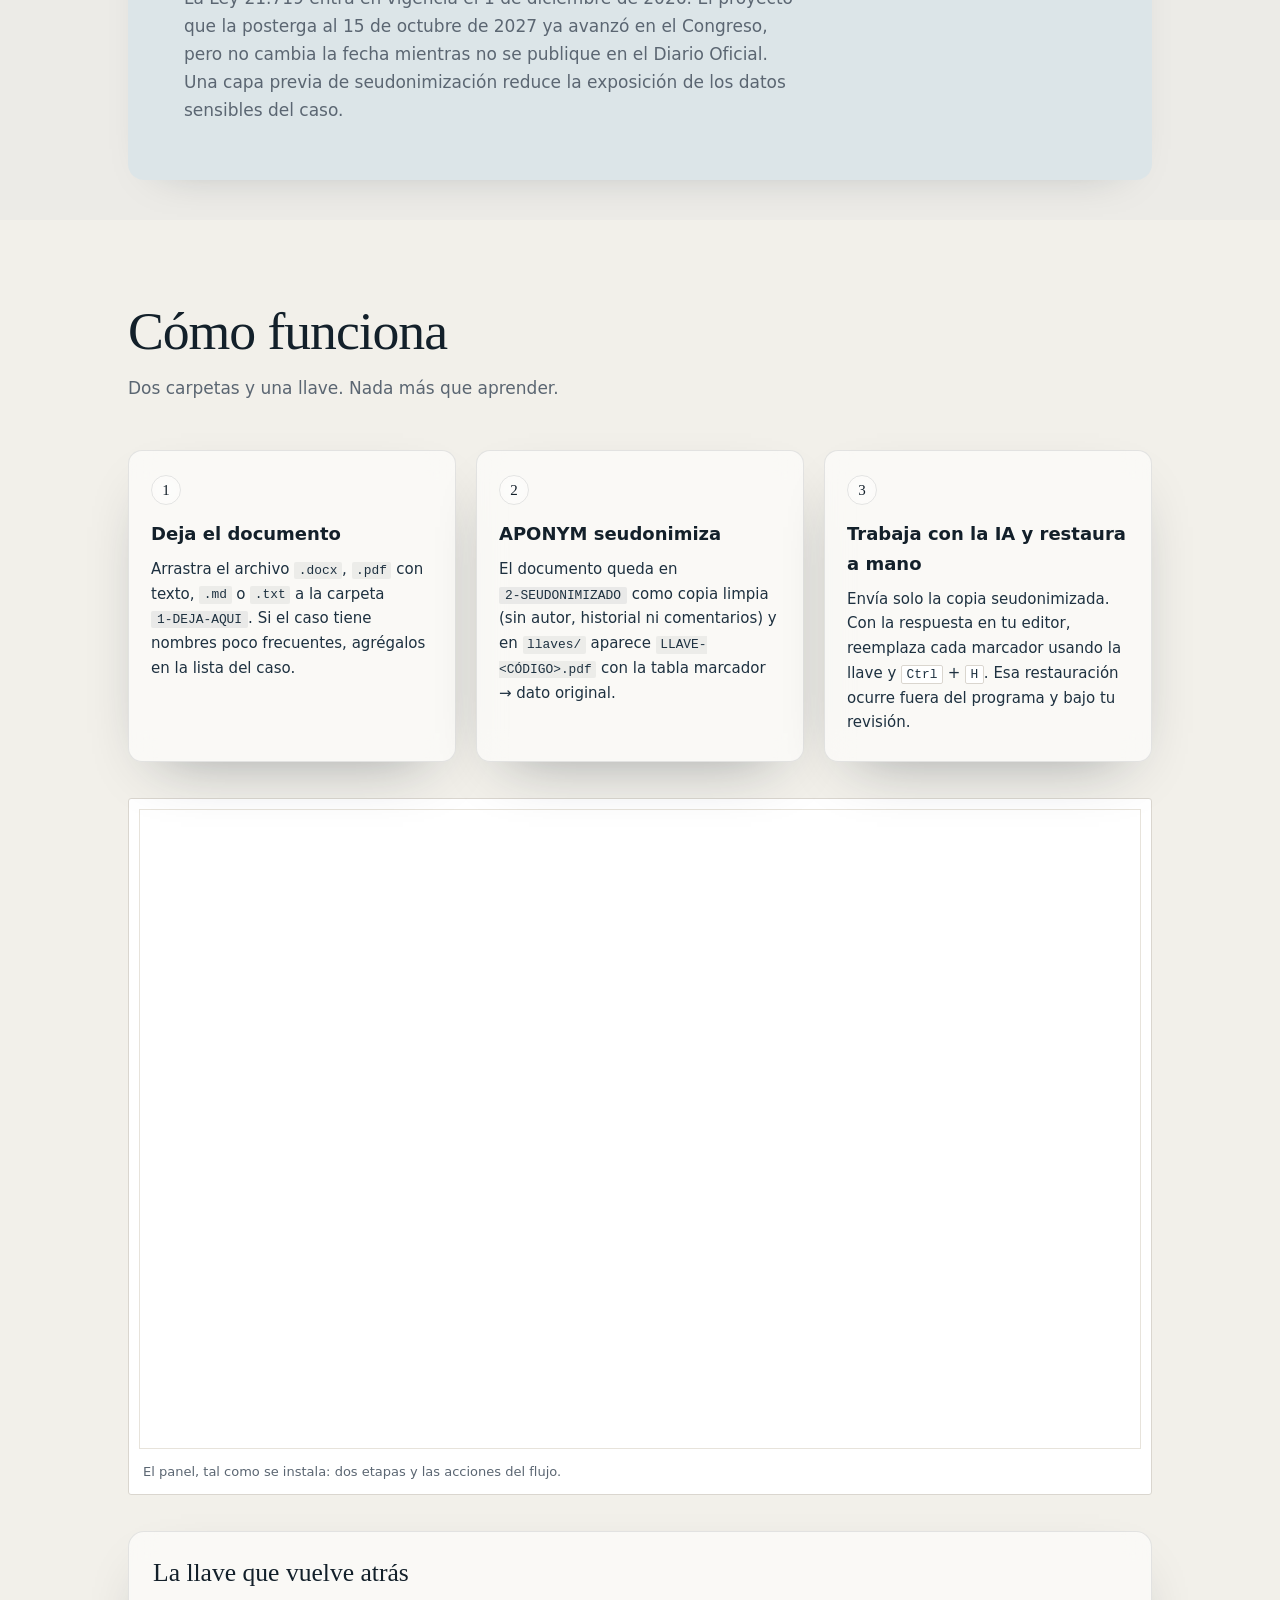
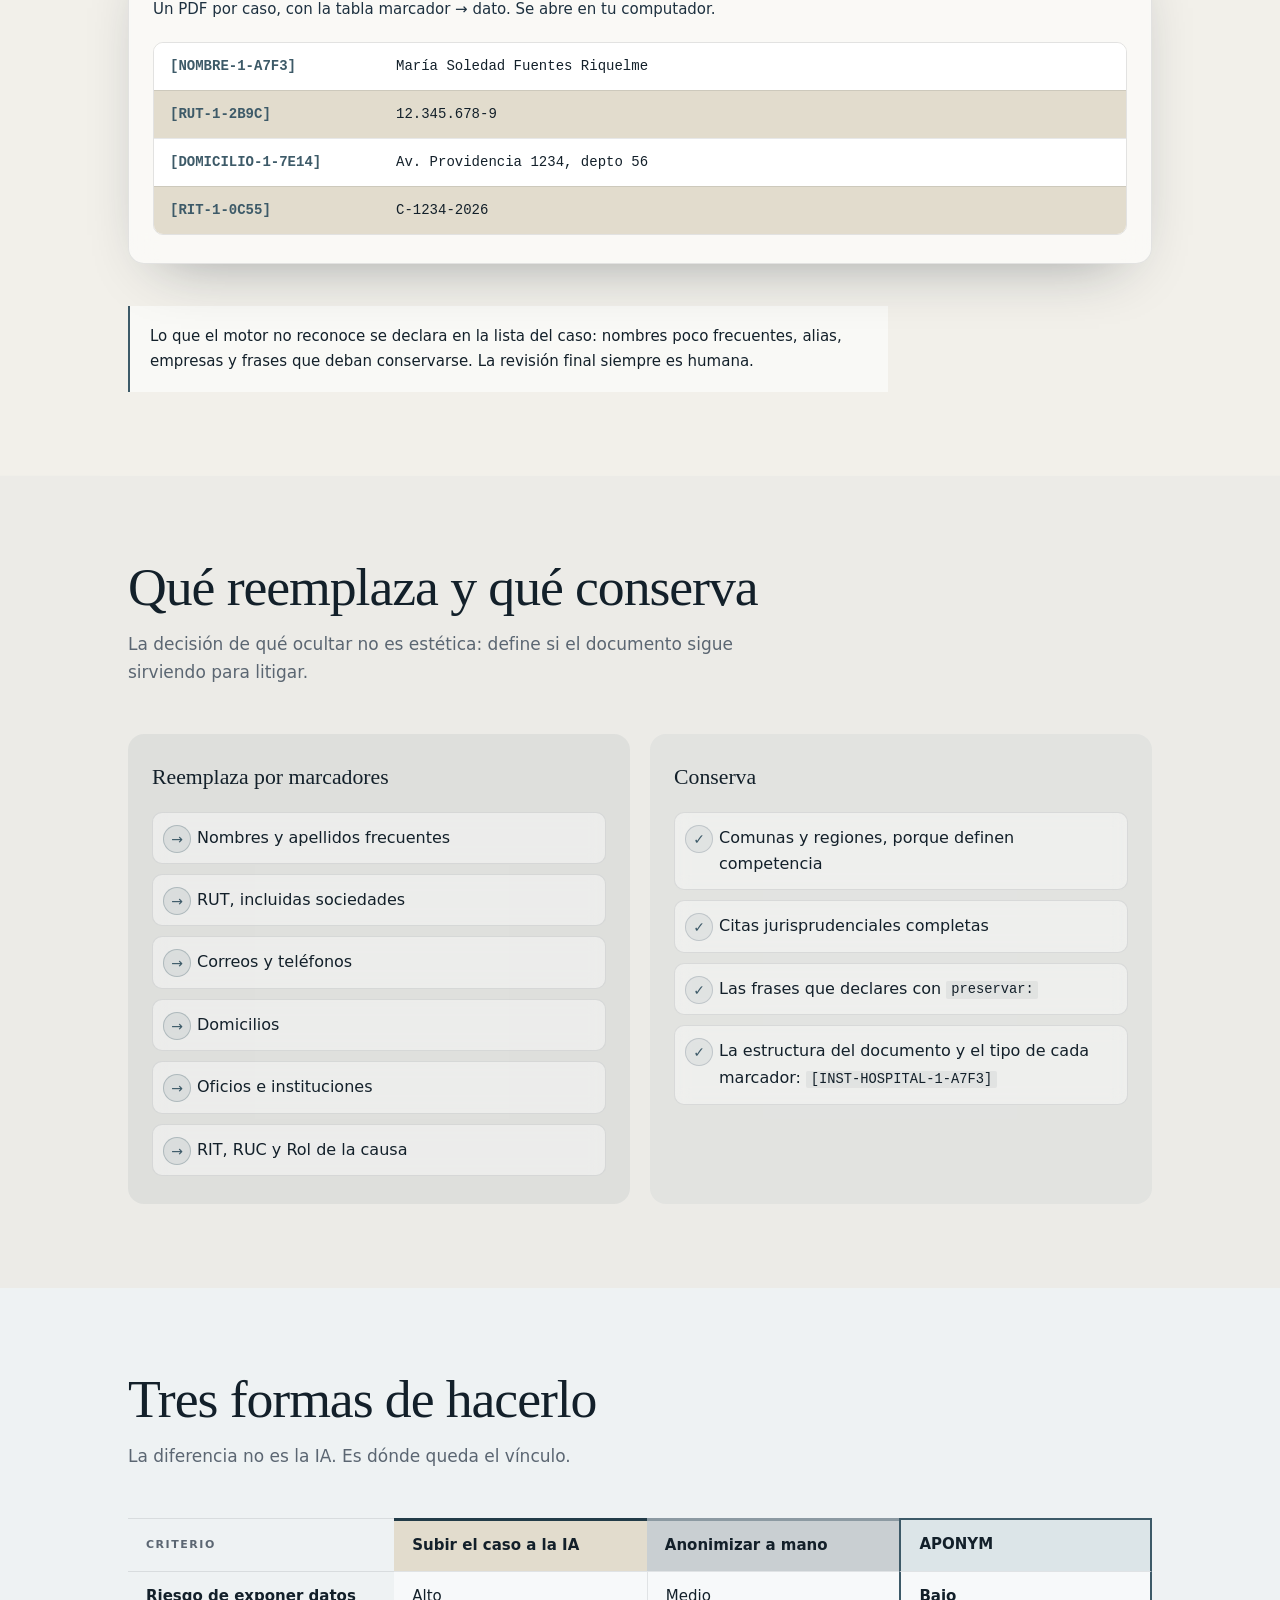
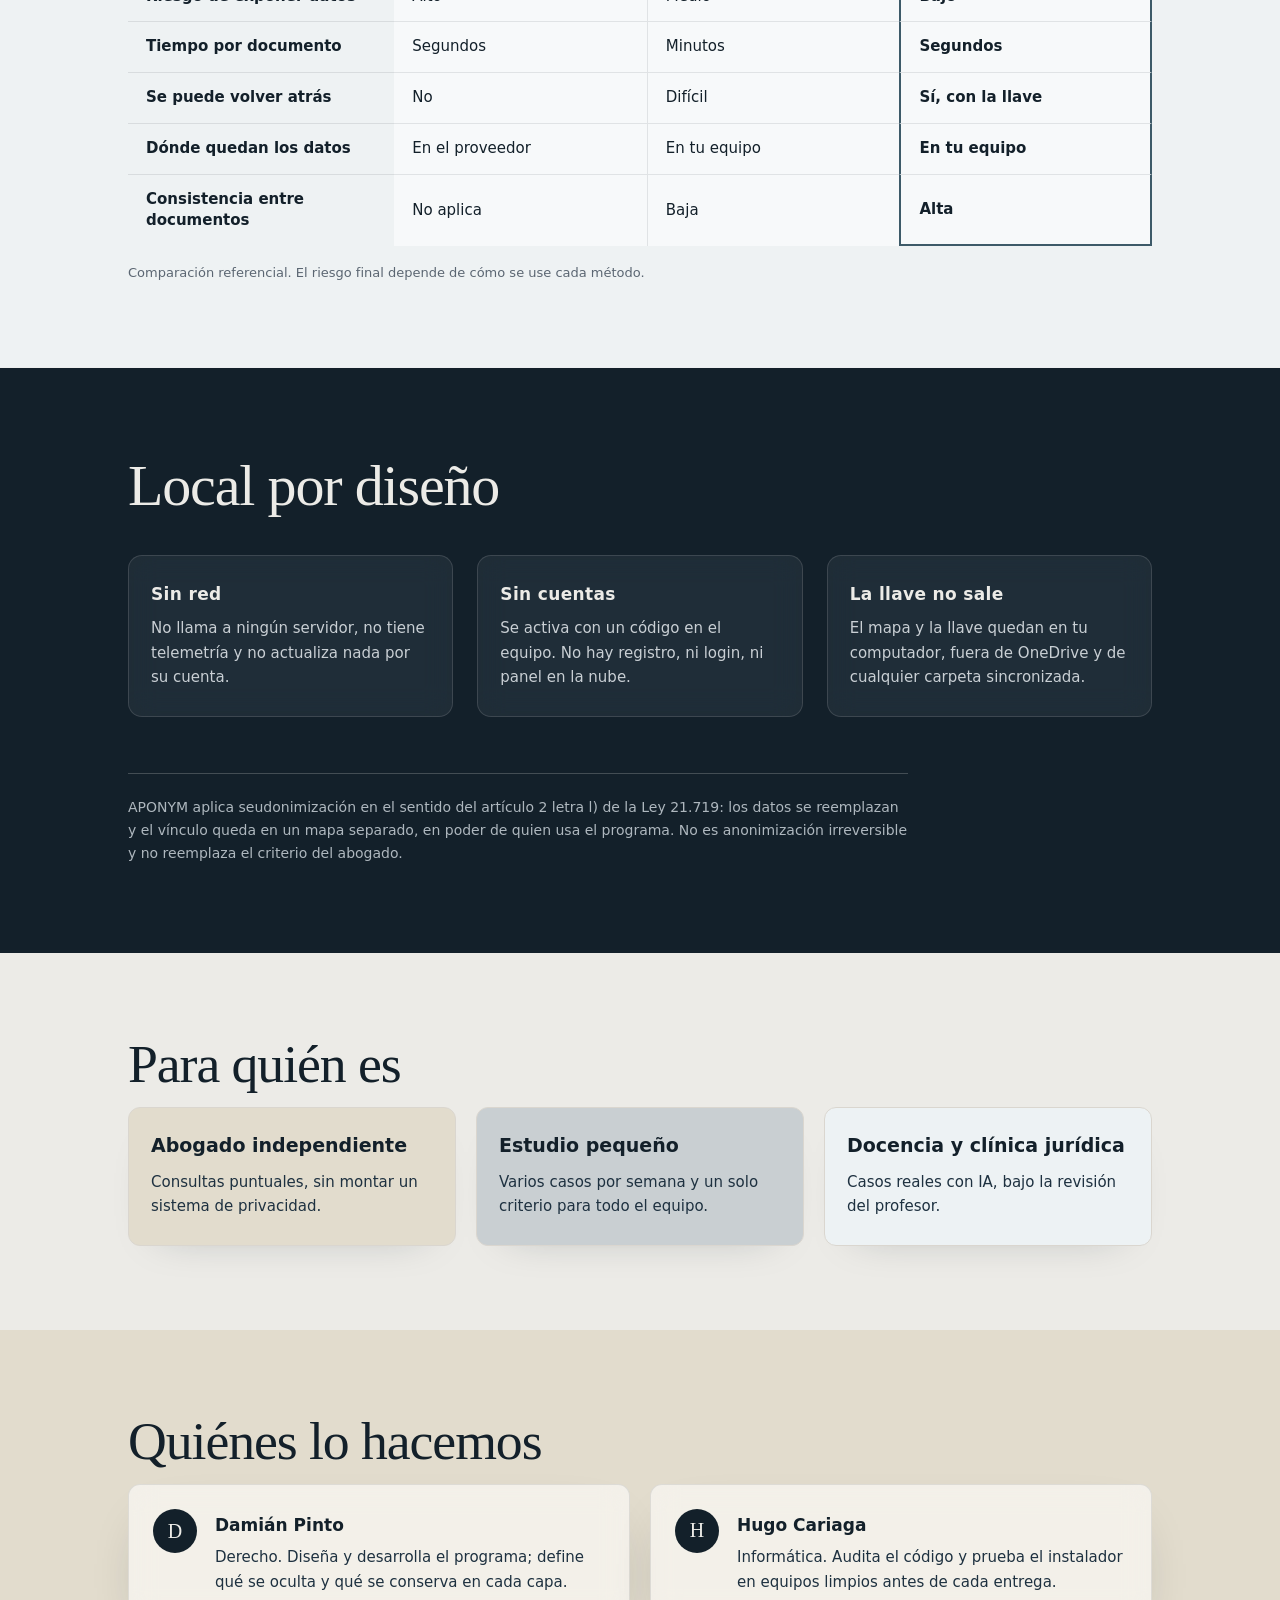
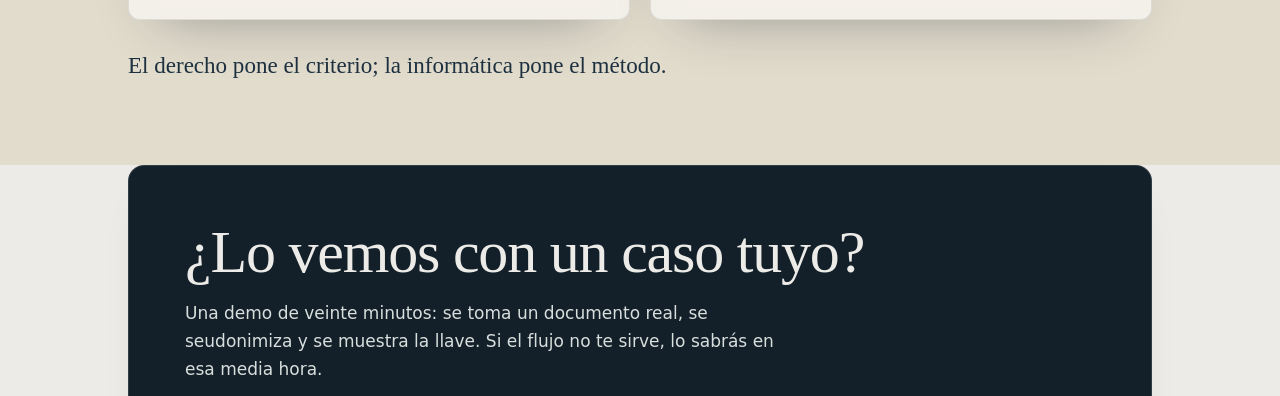
==== commit ec6970a8: "Ilumina el fondo con franjas, luz y textura" ====
--- a/index.html
+++ b/index.html
@@ -128,7 +128,7 @@
     </section>
 
     <!-- 3. Cómo funciona -->
-    <section id="como-funciona" class="seccion contenedor">
+    <section id="como-funciona" class="seccion contenedor franja franja--clara">
       <h2 class="seccion__titulo">Cómo funciona</h2>
       <p class="seccion__bajada">Dos carpetas y una llave. Nada más que aprender.</p>
 
@@ -214,7 +214,7 @@
     </section>
 
     <!-- 4b. Tres formas de hacerlo -->
-    <section id="comparacion" class="seccion contenedor" aria-labelledby="comparacion-titulo">
+    <section id="comparacion" class="seccion contenedor franja franja--fria" aria-labelledby="comparacion-titulo">
       <h2 id="comparacion-titulo" class="seccion__titulo">Tres formas de hacerlo</h2>
       <p class="seccion__bajada">La diferencia no es la IA. Es dónde queda el vínculo.</p>
 
--- a/estilos.css
+++ b/estilos.css
@@ -10,27 +10,23 @@
   --borde: #DAD6CF;
   --borde-suave: #E7E3DB;
   --muted: #5B6672;
-  --ambar: #8A5A20;
-  --verde: #2F6B4F;
-  --terracota: #B4552F;
-  --terracota-profunda: #7E3A26;
-  --texto-sobre-terracota: #F4E9DF;
-  --texto-sobre-terracota-suave: #E5D0C4;
-  --texto-sobre-terracota-tenue: #D9C0B2;
-  --ocre: #C98A2E;
-  --teal-tinte: #E1E9E7;
-  --rubor: #F2E3D9;
-  --arena: #E2DCCD;
-  --salvia: #E3E8DF;
+  --azul: #3D5A68;
+  --azul-profundo: #223B47;
+  --azul-niebla: #DCE5E8;
+  --azul-hielo: #EDF2F4;
+  --plata: #C9CFD2;
+  --plata-oscura: #8C9AA2;
+  --beige: #E2DCCD;
 
   /* Texto y bordes sobre fondos oscuros */
   --texto-sobre-oscuro: #ECEBE7;
   --texto-sobre-oscuro-claro: #D8DEDC;
   --texto-sobre-oscuro-suave: #C9CFD4;
+  --texto-sobre-oscuro-tenue: #AEB7BE;
   --borde-sobre-oscuro: rgba(236, 235, 231, .14);
   --borde-sobre-oscuro-medio: rgba(236, 235, 231, .22);
   --borde-sobre-oscuro-fuerte: rgba(236, 235, 231, .45);
-  --vidrio-cabecera: rgba(236, 235, 231, .72);
+  --vidrio-cabecera: rgba(248, 246, 241, .72);
 
   --vidrio: rgba(255, 255, 255, .58);
   --vidrio-oscuro: rgba(255, 255, 255, .06);
@@ -49,6 +45,17 @@
 
 * { box-sizing: border-box; }
 
+body::before {
+  content: "";
+  position: fixed;
+  inset: 0;
+  z-index: -1;
+  pointer-events: none;
+  opacity: .05;
+  background-image: url("data:image/svg+xml,%3Csvg xmlns='http://www.w3.org/2000/svg' width='160' height='160'%3E%3Cfilter id='n'%3E%3CfeTurbulence type='fractalNoise' baseFrequency='0.85' numOctaves='3' stitchTiles='stitch'/%3E%3CfeColorMatrix type='saturate' values='0'/%3E%3C/filter%3E%3Crect width='160' height='160' filter='url(%23n)'/%3E%3C/svg%3E");
+  background-size: 160px 160px;
+}
+
 html { scroll-behavior: smooth; }
 
 [id] { scroll-margin-top: 96px; }
@@ -57,9 +64,11 @@
   margin: 0;
   background-color: var(--fondo);
   background-image:
-    radial-gradient(720px circle at 12% 15%, rgba(201, 138, 46, .11), transparent 70%),
-    radial-gradient(760px circle at 88% 28%, rgba(180, 85, 47, .07), transparent 70%),
-    radial-gradient(820px circle at 55% 92%, rgba(47, 107, 79, .06), transparent 72%);
+    radial-gradient(1200px 620px at 50% -6%, rgba(255, 255, 255, .92), transparent 64%),
+    radial-gradient(760px 520px at 10% 16%, rgba(220, 229, 232, .50), transparent 70%),
+    radial-gradient(820px 560px at 92% 26%, rgba(201, 207, 210, .30), transparent 70%),
+    radial-gradient(900px 600px at 62% 72%, rgba(255, 255, 255, .22), transparent 72%),
+    linear-gradient(180deg, #F8F6F1 0%, #EFEDE7 24%, #ECEBE7 55%, #F2F0EA 100%);
   background-attachment: fixed;
   color: var(--tinta);
   font-family: var(--sans);
@@ -100,7 +109,7 @@
 }
 
 :focus-visible {
-  outline: 2px solid var(--ambar);
+  outline: 2px solid var(--azul);
   outline-offset: 3px;
 }
 
@@ -161,7 +170,7 @@
 
 .nav__cta {
   color: var(--tinta) !important;
-  border-bottom: 1px solid var(--ambar);
+  border-bottom: 1px solid var(--azul);
   padding-bottom: 2px;
 }
 
@@ -186,7 +195,7 @@
 .eyebrow__linea {
   width: 44px;
   height: 1px;
-  background: var(--ambar);
+  background: var(--azul);
 }
 
 .hero__titulo {
@@ -310,8 +319,8 @@
 }
 
 .dato {
-  background: rgba(138, 90, 32, 0.14);
-  border-bottom: 1px solid rgba(138, 90, 32, 0.55);
+  background: rgba(140, 154, 162, 0.18);
+  border-bottom: 1px solid rgba(140, 154, 162, 0.55);
   border-radius: 4px;
   color: inherit;
   padding: 1px 5px;
@@ -322,9 +331,9 @@
   font-family: var(--mono);
   font-size: 13px;
   line-height: 1.35;
-  color: var(--verde);
-  background: rgba(47, 107, 79, 0.10);
-  border: 1px solid rgba(47, 107, 79, 0.28);
+  color: var(--azul);
+  background: rgba(61, 90, 104, 0.10);
+  border: 1px solid rgba(61, 90, 104, 0.30);
   border-radius: 999px;
   padding: 2px 10px;
   white-space: nowrap;
@@ -416,7 +425,7 @@
 .seccion__alerta {
   margin: 42px 0 0;
   padding: 18px 20px;
-  border-left: 2px solid var(--ambar);
+  border-left: 2px solid var(--azul);
   background: rgba(255, 255, 255, 0.6);
   font-size: 15px;
   max-width: 760px;
@@ -528,23 +537,23 @@
 
 .lista--tacha li::before {
   content: "→";
-  color: var(--ambar);
-  background: rgba(138, 90, 32, .12);
-  border: 1px solid rgba(138, 90, 32, .28);
+  color: var(--azul);
+  background: rgba(61, 90, 104, .10);
+  border: 1px solid rgba(61, 90, 104, .28);
 }
 
 .lista--check li::before {
   content: "✓";
-  color: var(--verde);
-  background: rgba(47, 107, 79, .12);
-  border: 1px solid rgba(47, 107, 79, .28);
+  color: var(--azul);
+  background: rgba(140, 154, 162, .14);
+  border: 1px solid rgba(140, 154, 162, .40);
 }
 
 /* ---------- banda oscura ---------- */
 
 .banda {
-  background: var(--terracota-profunda);
-  color: var(--texto-sobre-terracota);
+  background: var(--tinta);
+  color: var(--texto-sobre-oscuro);
   padding: 88px 0;
 }
 
@@ -581,7 +590,7 @@
 
 .banda__grid p {
   margin: 0;
-  color: var(--texto-sobre-terracota-suave);
+  color: var(--texto-sobre-oscuro-suave);
   font-size: 15px;
 }
 
@@ -589,7 +598,7 @@
   margin: 56px 0 0;
   padding-top: 22px;
   border-top: 1px solid var(--borde-sobre-oscuro-medio);
-  color: var(--texto-sobre-terracota-tenue);
+  color: var(--texto-sobre-oscuro-tenue);
   font-size: 14px;
   max-width: 780px;
 }
@@ -689,6 +698,22 @@
 
 .pie__legal { margin: 0; }
 
+/* ---------- franjas de fondo ---------- */
+
+.franja { position: relative; }
+
+.franja--clara {
+  background: #F2F0EA;
+  box-shadow: 0 0 0 100vmax #F2F0EA;
+  clip-path: inset(0 -100vmax);
+}
+
+.franja--fria {
+  background: #EEF2F3;
+  box-shadow: 0 0 0 100vmax #EEF2F3;
+  clip-path: inset(0 -100vmax);
+}
+
 /* ---------- capa de color: el expediente anotado ---------- */
 
 .problema {
@@ -696,8 +721,9 @@
   max-width: calc(var(--ancho) - 56px);
   margin: 40px auto;
   padding: 56px;
-  background: var(--rubor);
+  background: var(--azul-niebla);
   border-radius: 16px;
+  box-shadow: var(--sombra-panel);
 }
 
 .paso__numero {
@@ -711,10 +737,10 @@
   border-radius: 16px;
 }
 
-.columna:nth-child(1) { background: rgba(201, 138, 46, .10); }
-.columna:nth-child(2) { background: rgba(47, 107, 79, .10); }
-
-.equipo-seccion { background: var(--arena); }
+.columna:nth-child(1) { background: rgba(61, 90, 104, .08); }
+.columna:nth-child(2) { background: rgba(140, 154, 162, .10); }
+
+.equipo-seccion { background: var(--beige); }
 .equipo-seccion .equipo__frase { color: var(--tinta-suave); }
 
 .contacto {
@@ -746,7 +772,7 @@
 .contacto .boton--fantasma:hover { background: rgba(255, 255, 255, .16); }
 
 .banda :focus-visible { outline-color: var(--papel); }
-.contacto :focus-visible { outline-color: var(--ocre); }
+.contacto :focus-visible { outline-color: var(--azul-niebla); }
 
 .ficha__item {
   transition: background .15s ease, border-color .15s ease;
@@ -754,7 +780,7 @@
 
 .ficha__item:hover {
   background: rgba(255, 255, 255, .82);
-  border-color: rgba(201, 138, 46, .55);
+  border-color: rgba(61, 90, 104, .45);
 }
 
 /* ---------- la llave ---------- */
@@ -798,10 +824,10 @@
 
 .llave__fila + .llave__fila { border-top: 1px solid var(--vidrio-borde); }
 .llave__fila:nth-child(odd) { background: var(--papel); }
-.llave__fila:nth-child(even) { background: var(--arena); }
+.llave__fila:nth-child(even) { background: var(--beige); }
 
 .llave__fila dt {
-  color: var(--verde);
+  color: var(--azul);
   font-weight: 600;
   white-space: nowrap;
 }
@@ -842,11 +868,11 @@
   border-top: 1px solid var(--vidrio-borde);
 }
 
-.tabla .t-riesgo { background: var(--rubor); border-top: 3px solid var(--terracota); }
-.tabla .t-manual { background: var(--arena); border-top: 3px solid var(--ocre); }
+.tabla .t-riesgo { background: var(--beige); border-top: 3px solid var(--azul-profundo); }
+.tabla .t-manual { background: var(--plata); border-top: 3px solid var(--plata-oscura); }
 .tabla .t-aponym {
-  background: var(--salvia);
-  border: 2px solid var(--verde);
+  background: var(--azul-niebla);
+  border: 2px solid var(--azul);
   border-bottom: 0;
 }
 
@@ -864,12 +890,12 @@
 .tabla td + td { border-left: 1px solid var(--vidrio-borde); }
 
 .tabla .col-ap {
-  border-left: 2px solid var(--verde);
-  border-right: 2px solid var(--verde);
+  border-left: 2px solid var(--azul);
+  border-right: 2px solid var(--azul);
   font-weight: 600;
 }
 
-.tabla .fila-fin .col-ap { border-bottom: 2px solid var(--verde); }
+.tabla .fila-fin .col-ap { border-bottom: 2px solid var(--azul); }
 
 .tabla__nota {
   margin: 16px 0 0;
@@ -889,11 +915,12 @@
   padding: 22px 22px 26px;
   border: 1px solid var(--borde);
   border-radius: var(--radio);
-}
-
-.publico__tarjeta--ocre { background: var(--arena); }
-.publico__tarjeta--verde { background: var(--salvia); }
-.publico__tarjeta--teal { background: var(--teal-tinte); }
+  box-shadow: var(--sombra-panel);
+}
+
+.publico__tarjeta--ocre { background: var(--beige); }
+.publico__tarjeta--verde { background: var(--plata); }
+.publico__tarjeta--teal { background: var(--azul-hielo); }
 
 .publico__tarjeta h3 { margin: 0 0 8px; font-size: 19px; }
 .publico__tarjeta p { margin: 0; font-size: 15px; color: var(--tinta-suave); }
@@ -1000,7 +1027,7 @@
   }
 
   .tabla .t-aponym {
-    border: 2px solid var(--verde);
+    border: 2px solid var(--azul);
     border-bottom: 0;
   }
 
@@ -1024,8 +1051,8 @@
   }
 
   .tabla tbody td.col-ap {
-    border-left: 2px solid var(--verde);
-    border-right: 2px solid var(--verde);
+    border-left: 2px solid var(--azul);
+    border-right: 2px solid var(--azul);
   }
 
   .tabla .fila-fin td {
@@ -1033,7 +1060,7 @@
     border-radius: 0 0 12px 12px;
   }
 
-  .tabla .fila-fin td.col-ap { border-bottom: 2px solid var(--verde); }
+  .tabla .fila-fin td.col-ap { border-bottom: 2px solid var(--azul); }
 }
 
 @media (max-width: 640px) {
